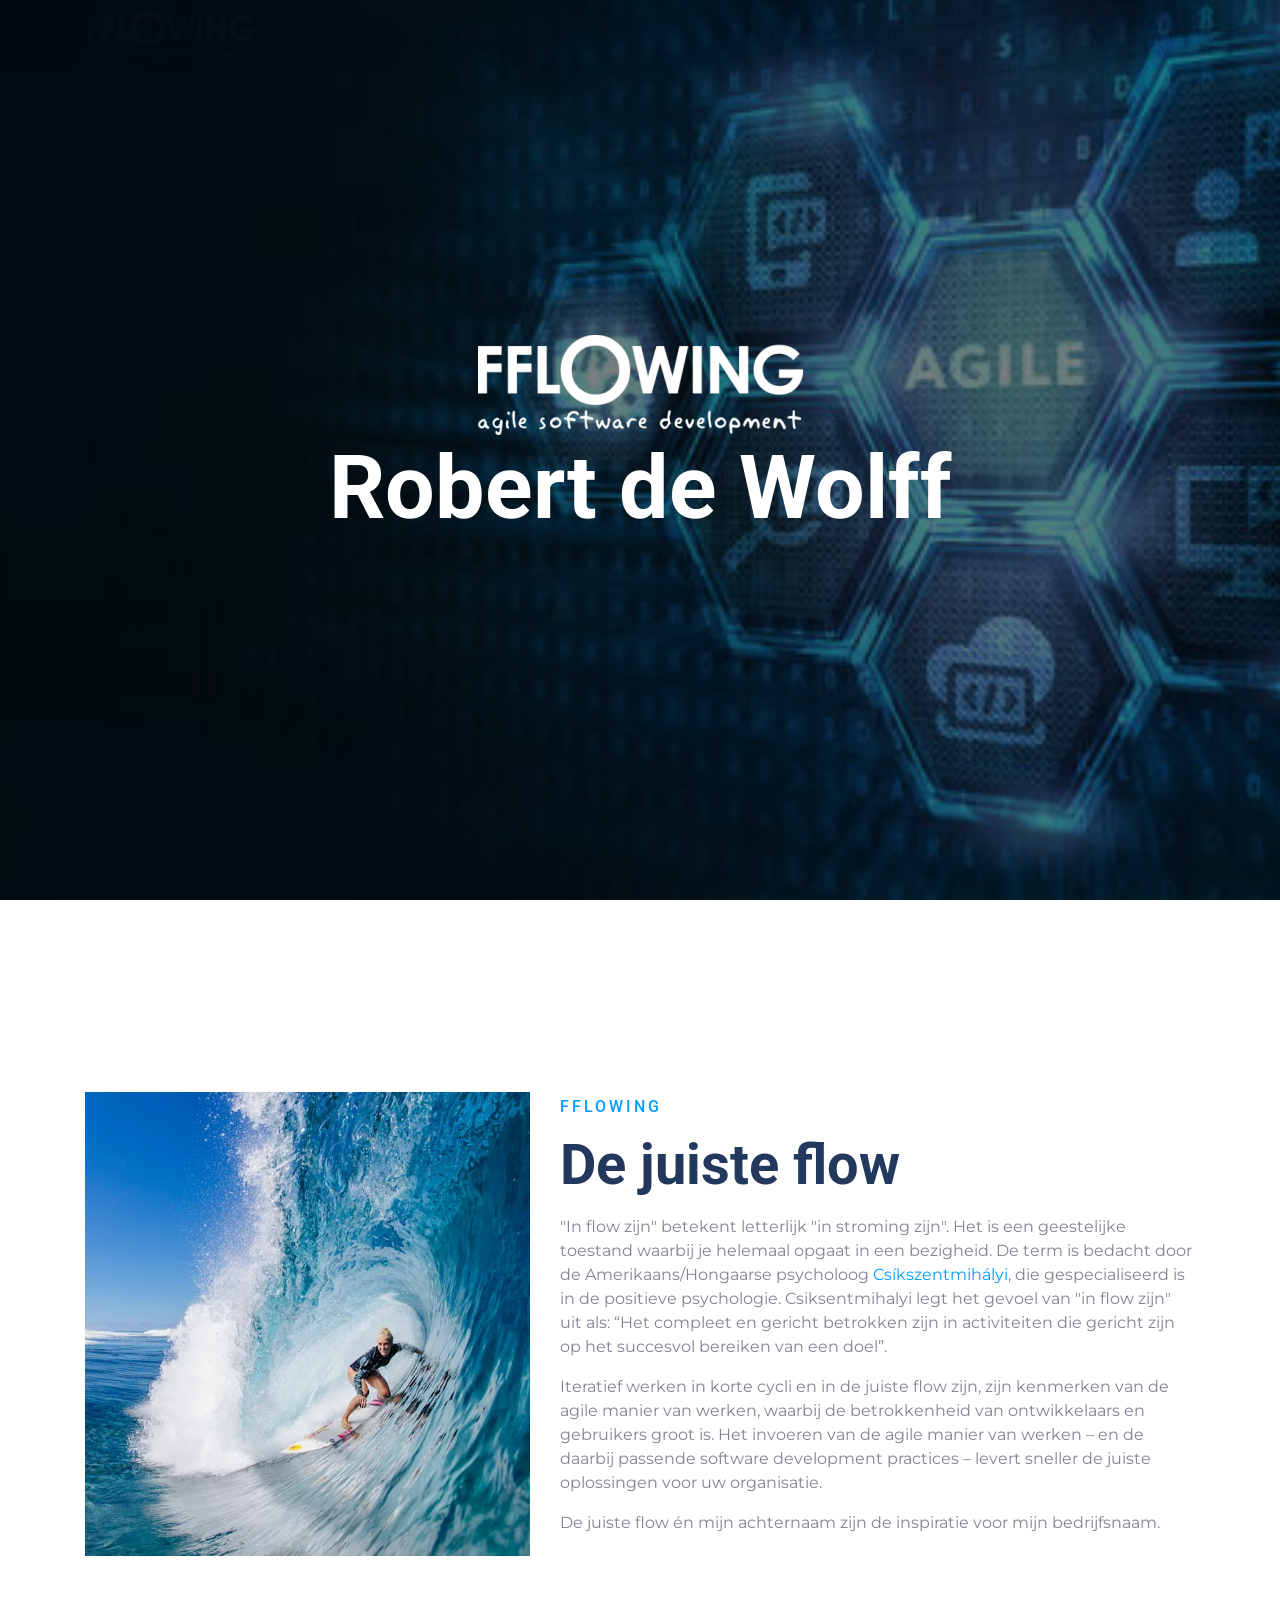
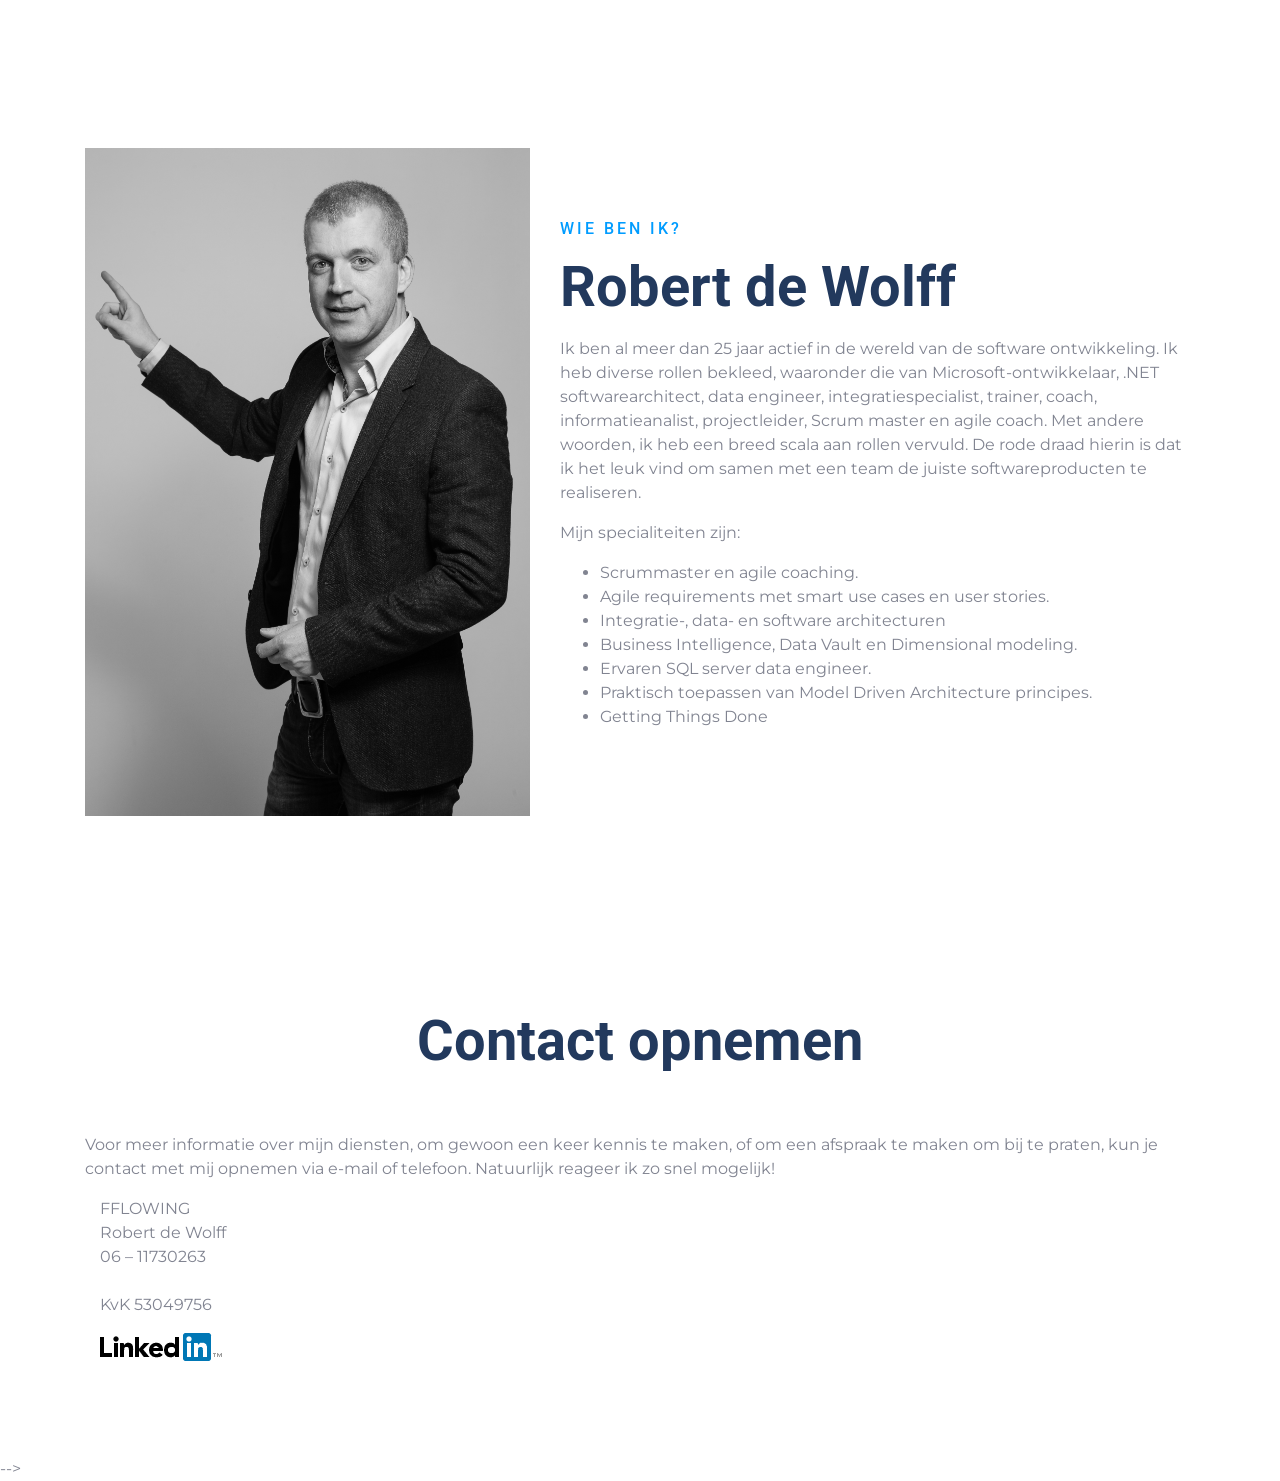
==== index.html @ 80f7c553 "initial commit" ====
<!DOCTYPE html>
<html lang="en">

<head>
    <meta charset="utf-8">
    <title>FFLOWING</title>
    <meta content="width=device-width, initial-scale=1.0" name="viewport">

    <!-- Favicon -->
    <link href="img/favicon.ico" rel="icon">

    <!-- Google Web Fonts -->
    <link rel="preconnect" href="https://fonts.gstatic.com">
    <link href="https://fonts.googleapis.com/css2?family=Montserrat&family=Roboto:wght@500;700&display=swap" rel="stylesheet"> 

    <!-- Font Awesome -->
    <link href="https://cdnjs.cloudflare.com/ajax/libs/font-awesome/5.10.0/css/all.min.css" rel="stylesheet">

    <!-- Libraries Stylesheet -->
    <link href="lib/owlcarousel/assets/owl.carousel.min.css" rel="stylesheet">
    <link href="lib/lightbox/css/lightbox.min.css" rel="stylesheet">

    <link href="css/style.css" rel="stylesheet">
</head>

<body data-spy="scroll" data-target=".navbar" data-offset="51">
    <!-- Navbar Start -->
    <nav class="navbar fixed-top shadow-sm navbar-expand-lg bg-dark navbar-dark py-1 py-lg-0 px-lg-5">
        <button type="button" class="navbar-toggler" data-toggle="collapse" data-target="#navbarCollapse">
            <span class="navbar-toggler-icon"></span>
        </button>
        <div class="collapse navbar-collapse justify-content-between" id="navbarCollapse">
            
            <a href="index.html" >
                <img class="navbar-brand bg-primary px-4 mx-3 d-none d-lg-block" src="img/logo-header.png"/>
            </a>
           
            <div class="navbar-nav ml-auto py-0">
                <a href="#home" class="nav-item nav-link active">Home</a>
                <a href="#fflowing" class="nav-item nav-link">fflowing</a>
                <a href="#about" class="nav-item nav-link">Wie ben ik?</a>
                <!-- <a href="#service" class="nav-item nav-link">Diensten</a> -->
                <a href="#contact" class="nav-item nav-link">Contact opnemen</a>
            </div>
        </div>
    </nav>
    <!-- Navbar End -->


    <!-- Carousel Start -->
    <div class="container-fluid p-0 mb-5 pb-5" id="home">
        <div id="header-carousel" class="carousel slide carousel-fade" data-ride="carousel">
            <div class="carousel-inner">
                <div class="carousel-item position-relative active" style="height: 100vh; min-height: 400px;">
                    <img class="position-absolute w-100 h-100" src="img/carousel-1.jpg" style="object-fit: cover;">
                    <div class="carousel-caption d-flex flex-column align-items-center justify-content-center">
                        <div class="p-3" style="max-width: 900px;">
                            <img src="img/logo-white.png"/>
                            <!-- <h4 class="text-white text-uppercase mb-4" style="letter-spacing: 3px;">freelance agile software fellow</h4> -->
                            <h3 class="display-2 font-secondary text-white mb-4">Robert de Wolff</h3>
                            <!-- <a class="btn btn-light font-weight-bold py-3 px-5 mt-2 btn-scroll" href="#about">Lees verder</a> -->
                        </div>
                    </div>
                </div>
                <!-- <div class="carousel-item position-relative" style="height: 100vh; min-height: 400px;">
                    <img class="position-absolute w-100 h-100" src="img/carousel-2.jpg" style="object-fit: cover;">
                    <div class="carousel-caption d-flex flex-column align-items-center justify-content-center">
                        <div class="p-3" style="max-width: 900px;">
                            <img src="img/logo-white.png"/>
                            <h4 class="text-white text-uppercase mb-4" style="letter-spacing: 3px;">FFLOWING</h4>
                            <h3 class="display-2 font-secondary text-white mb-4">agile software development</h3>
                            <a class="btn btn-light font-weight-bold py-3 px-5 mt-2 btn-scroll" href="#fflowing">Lees verder</a>
                        </div>
                    </div>
                </div> -->
            </div>
            <!-- <a class="carousel-control-prev justify-content-start" href="#header-carousel" data-slide="prev">
                <div class="btn btn-primary px-0" style="width: 68px; height: 68px;">
                    <span class="carousel-control-prev-icon mt-3"></span>
                </div>
            </a>
            <a class="carousel-control-next justify-content-end" href="#header-carousel" data-slide="next">
                <div class="btn btn-primary px-0" style="width: 68px; height: 68px;">
                    <span class="carousel-control-next-icon mt-3"></span>
                </div>
            </a> -->
        </div>
    </div>
    <!-- Carousel End -->

    <!-- FFLOWING Start -->
    <div class="container-fluid py-5" id="fflowing">
        <div class="container py-5">
            <div class="row align-items-center">
                <div class="col-lg-5">
                    <img class="img-fluid mb-4 mb-lg-0" src="img/flow.jpg" alt="">
                </div>
                <div class="col-lg-7">
                    <h6 class="text-uppercase text-primary mb-3" style="letter-spacing: 3px;">FFLOWING</h6>
                    <h1 class="display-4 mb-3">De juiste flow</h1>
                    <p>"In flow zijn" betekent letterlijk "in stroming zijn". Het is een geestelijke toestand waarbij je helemaal opgaat in een bezigheid. De term is bedacht door de Amerikaans/Hongaarse psycholoog <a href="https://nl.wikipedia.org/wiki/Mih%C3%A1ly_Cs%C3%ADkszentmih%C3%A1lyi" target="_blank">Csíkszentmihályi</a>, die  gespecialiseerd is in de positieve psychologie. Csiksentmihalyi legt het gevoel van "in flow zijn" uit als: “Het compleet en gericht betrokken zijn in activiteiten die gericht zijn op het succesvol bereiken van een doel”.</p>
                    <p>Iteratief werken in korte cycli en in de juiste flow zijn, zijn kenmerken van de agile manier van werken, waarbij de betrokkenheid van ontwikkelaars en gebruikers groot is. Het invoeren van de agile manier van werken – en de daarbij passende software development practices – levert sneller de juiste oplossingen voor uw organisatie.</p>
                    <p>De juiste flow én mijn achternaam zijn de inspiratie voor mijn bedrijfsnaam.</p>
                </div>
            </div>
        </div>
    </div>
    <!-- FFLOWING End -->


    <!-- About Start -->
    <div class="container-fluid py-5" id="about">
        <div class="container py-5">
            <div class="row align-items-center">
                <div class="col-lg-5">
                    <img class="img-fluid mb-4 mb-lg-0" src="img/robert.jpg" alt="">
                </div>
                <div class="col-lg-7">
                   
                    <h6 class="text-uppercase text-primary mb-3" style="letter-spacing: 3px;">Wie ben ik?</h6>
                    <h1 class="display-4 mb-3">Robert de Wolff</h1>
                   
                    <p>Ik ben al meer dan 25 jaar actief in de wereld van de software ontwikkeling. Ik heb diverse rollen bekleed, waaronder die van Microsoft-ontwikkelaar, .NET softwarearchitect, data engineer, integratiespecialist, trainer, coach, informatieanalist, projectleider, Scrum master en agile coach. Met andere woorden, ik heb een breed scala aan rollen vervuld. De rode draad hierin is dat ik het leuk vind om samen met een team de juiste softwareproducten te realiseren. </p>
                    <p>Mijn specialiteiten zijn:</p>
                    <ul>
                        <li>Scrummaster en agile coaching.</li>
                        <li>Agile requirements met smart use cases en user stories.</li>
                        <li>Integratie-, data- en software architecturen</li>
                        <li>Business Intelligence, Data Vault en Dimensional modeling.</li>
                        <li>Ervaren SQL server data engineer.</li>
                        <li>Praktisch toepassen van Model Driven Architecture principes.</li>
                        <li>Getting Things Done</li>
                    </ul>  
                </div>
            </div>
        </div>
    </div>
    <!-- About End -->


    <!-- Service Start -->
    <!-- <div class="container-fluid py-5" id="service">
        <div class="container py-5">
            <div class="section-title position-relative text-center">
                <h6 class="text-uppercase text-primary mb-3" style="letter-spacing: 3px;">Diensten</h6>
                <h1 class="font-secondary display-4">Wat kan ik voor je betekenen?</h1>
            </div>
            <div class="row">
                <div class="col-lg-4 mb-3">
                    <div class="product-item mb-2">
                        <div class="product-img">
                            <img class="img-fluid" src="img/product-1.jpg" alt="">
                            <a type="button" class="btn btn-primary" data-toggle="modal" data-target="#modalScrummaster">
                                <i class="fa fa-2x fa-plus text-white"></i>
                            </a>
                        </div>
                        <div class="bg-secondary text-center p-4">
                            <h3 class="m-0">Scrummaster</h3>
                        </div>
                    </div>
                </div>
                <div class="col-lg-4 mb-3">
                    <div class="product-item mb-2">
                        <div class="product-img">
                            <img class="img-fluid" src="img/product-2.jpg" alt="">
                            <a type="button" class="btn btn-primary" data-toggle="modal" data-target="#modalData">
                                <i class="fa fa-2x fa-plus text-white"></i>
                            </a>
                        </div>
                        <div class="bg-secondary text-center p-4">
                            <h3 class="m-0">Data</h3>
                        </div>
                    </div>
                </div>
                <div class="col-lg-4 mb-3">
                    <div class="product-item mb-2">
                        <div class="product-img">
                            <img class="img-fluid" src="img/product-3.jpg" alt="">
                            <a type="button" class="btn btn-primary" data-toggle="modal" data-target="#modalTechnology">
                                <i class="fa fa-2x fa-plus text-white"></i>
                            </a>
                        </div>
                        <div class="bg-secondary text-center p-4">
                            <h3 class="m-0">Technology</h3>
                        </div>
                    </div>
                </div>
            </div>
        </div>
    </div>
    <!-- Service End -->


    <!-- Contact Start -->
    <div class="container-fluid py-5" id="contact">
        <div class="container py-5">
            <div class="section-title position-relative text-center">
                <!-- <h6 class="text-uppercase text-primary mb-3" style="letter-spacing: 3px;">Contact opnemen</h6> -->
                <h1 class="font-secondary display-4">Contact opnemen</h1>
                
            </div>
            <P>Voor meer informatie over mijn diensten, om gewoon een keer kennis te maken, of om een afspraak te maken om bij te praten, kun je contact met mij opnemen via e-mail of telefoon. Natuurlijk reageer ik zo snel mogelijk!</P>

            <!-- <div class="row justify-content-center"> -->
                <div class="col-lg-8">
                    <p>FFLOWING<br/>
                        Robert de Wolff<br/>
                        06 – 11730263<br/>
                        <br/>
                        KvK 53049756</P>
                        <a href="https://www.linkedin.com/in/robertdewolff" target="_blank"><img src="img/linkedin.png"/></a>
                    
                </div>
            </div>
        </div>
    </div> -->




    <!-- Contact End -->


    <!-- Modal -->
    <div class="modal fade" id="modalScrummaster" tabindex="-1" role="dialog" aria-labelledby="exampleModalLongTitle"
        aria-hidden="true">
        <div class="modal-dialog modal-lg" role="document">
            <div class="modal-content">
                <div class="modal-header">
                    <h5 class="modal-title" id="exampleModalLongTitle">Scrummaster</h5>
                    <button type="button" class="close" data-dismiss="modal" aria-label="Close">
                        <span aria-hidden="true">&times;</span>
                    </button>
                </div>
                <div class="modal-body">
                    <img class="img-fluid mb-4" src="img/product-1.jpg" alt="">
                    <p>1Sit eos diam rebum amet stet sit lorem invidunt, kasd dolor ea dolores ut nonumy, sea est rebum dolore dolor. Lorem tempor tempor gubergren dolor dolor dolor. Kasd amet labore voluptua justo diam, dolore accusam duo est stet nonumy tempor dolores sadipscing duo. Stet at et nonumy erat et sed.</p>
                    <p>2Sit eos diam rebum amet stet sit lorem invidunt, kasd dolor ea dolores ut nonumy, sea est rebum dolore dolor. Lorem tempor tempor gubergren dolor dolor dolor. Kasd amet labore voluptua justo diam, dolore accusam duo est stet nonumy tempor dolores sadipscing duo. Stet at et nonumy erat et sed.</p>
                    <p>3Sit eos diam rebum amet stet sit lorem invidunt, kasd dolor ea dolores ut nonumy, sea est rebum dolore dolor. Lorem tempor tempor gubergren dolor dolor dolor. Kasd amet labore voluptua justo diam, dolore accusam duo est stet nonumy tempor dolores sadipscing duo. Stet at et nonumy erat et sed.</p>
                    <p>4Sit eos diam rebum amet stet sit lorem invidunt, kasd dolor ea dolores ut nonumy, sea est rebum dolore dolor. Lorem tempor tempor gubergren dolor dolor dolor. Kasd amet labore voluptua justo diam, dolore accusam duo est stet nonumy tempor dolores sadipscing duo. Stet at et nonumy erat et sed.</p>
                    <p>5Sit eos diam rebum amet stet sit lorem invidunt, kasd dolor ea dolores ut nonumy, sea est rebum dolore dolor. Lorem tempor tempor gubergren dolor dolor dolor. Kasd amet labore voluptua justo diam, dolore accusam duo est stet nonumy tempor dolores sadipscing duo. Stet at et nonumy erat et sed.</p>
                    <p>6Sit eos diam rebum amet stet sit lorem invidunt, kasd dolor ea dolores ut nonumy, sea est rebum dolore dolor. Lorem tempor tempor gubergren dolor dolor dolor. Kasd amet labore voluptua justo diam, dolore accusam duo est stet nonumy tempor dolores sadipscing duo. Stet at et nonumy erat et sed.</p>
                </div>
            </div>
        </div>
    </div>


    <div class="modal fade" id="modalData" tabindex="-1" role="dialog" aria-labelledby="exampleModalLongTitle"
        aria-hidden="true">
        <div class="modal-dialog modal-lg" role="document">
            <div class="modal-content">
                <div class="modal-header">
                    <h5 class="modal-title" id="exampleModalLongTitle">Data</h5>
                    <button type="button" class="close" data-dismiss="modal" aria-label="Close">
                        <span aria-hidden="true">&times;</span>
                    </button>
                </div>
                <div class="modal-body">
                    <img class="img-fluid mb-4" src="img/product-2.jpg" alt="">
                    <p>1Sit eos diam rebum amet stet sit lorem invidunt, kasd dolor ea dolores ut nonumy, sea est rebum dolore dolor. Lorem tempor tempor gubergren dolor dolor dolor. Kasd amet labore voluptua justo diam, dolore accusam duo est stet nonumy tempor dolores sadipscing duo. Stet at et nonumy erat et sed.</p>
                    <p>2Sit eos diam rebum amet stet sit lorem invidunt, kasd dolor ea dolores ut nonumy, sea est rebum dolore dolor. Lorem tempor tempor gubergren dolor dolor dolor. Kasd amet labore voluptua justo diam, dolore accusam duo est stet nonumy tempor dolores sadipscing duo. Stet at et nonumy erat et sed.</p>
                    <p>3Sit eos diam rebum amet stet sit lorem invidunt, kasd dolor ea dolores ut nonumy, sea est rebum dolore dolor. Lorem tempor tempor gubergren dolor dolor dolor. Kasd amet labore voluptua justo diam, dolore accusam duo est stet nonumy tempor dolores sadipscing duo. Stet at et nonumy erat et sed.</p>
                    <p>4Sit eos diam rebum amet stet sit lorem invidunt, kasd dolor ea dolores ut nonumy, sea est rebum dolore dolor. Lorem tempor tempor gubergren dolor dolor dolor. Kasd amet labore voluptua justo diam, dolore accusam duo est stet nonumy tempor dolores sadipscing duo. Stet at et nonumy erat et sed.</p>
                    <p>5Sit eos diam rebum amet stet sit lorem invidunt, kasd dolor ea dolores ut nonumy, sea est rebum dolore dolor. Lorem tempor tempor gubergren dolor dolor dolor. Kasd amet labore voluptua justo diam, dolore accusam duo est stet nonumy tempor dolores sadipscing duo. Stet at et nonumy erat et sed.</p>
                    <p>6Sit eos diam rebum amet stet sit lorem invidunt, kasd dolor ea dolores ut nonumy, sea est rebum dolore dolor. Lorem tempor tempor gubergren dolor dolor dolor. Kasd amet labore voluptua justo diam, dolore accusam duo est stet nonumy tempor dolores sadipscing duo. Stet at et nonumy erat et sed.</p>
                </div>
            </div>
        </div>
    </div>

    <div class="modal fade" id="modalTechnology" tabindex="-1" role="dialog" aria-labelledby="exampleModalLongTitle"
        aria-hidden="true">
        <div class="modal-dialog modal-lg" role="document">
            <div class="modal-content">
                <div class="modal-header">
                    <h5 class="modal-title" id="exampleModalLongTitle">Technology</h5>
                    <button type="button" class="close" data-dismiss="modal" aria-label="Close">
                        <span aria-hidden="true">&times;</span>
                    </button>
                </div>
                <div class="modal-body">
                    <img class="img-fluid mb-4" src="img/product-3.jpg" alt="">
                    <p>1Sit eos diam rebum amet stet sit lorem invidunt, kasd dolor ea dolores ut nonumy, sea est rebum dolore dolor. Lorem tempor tempor gubergren dolor dolor dolor. Kasd amet labore voluptua justo diam, dolore accusam duo est stet nonumy tempor dolores sadipscing duo. Stet at et nonumy erat et sed.</p>
                    <p>2Sit eos diam rebum amet stet sit lorem invidunt, kasd dolor ea dolores ut nonumy, sea est rebum dolore dolor. Lorem tempor tempor gubergren dolor dolor dolor. Kasd amet labore voluptua justo diam, dolore accusam duo est stet nonumy tempor dolores sadipscing duo. Stet at et nonumy erat et sed.</p>
                    <p>3Sit eos diam rebum amet stet sit lorem invidunt, kasd dolor ea dolores ut nonumy, sea est rebum dolore dolor. Lorem tempor tempor gubergren dolor dolor dolor. Kasd amet labore voluptua justo diam, dolore accusam duo est stet nonumy tempor dolores sadipscing duo. Stet at et nonumy erat et sed.</p>
                    <p>4Sit eos diam rebum amet stet sit lorem invidunt, kasd dolor ea dolores ut nonumy, sea est rebum dolore dolor. Lorem tempor tempor gubergren dolor dolor dolor. Kasd amet labore voluptua justo diam, dolore accusam duo est stet nonumy tempor dolores sadipscing duo. Stet at et nonumy erat et sed.</p>
                    <p>5Sit eos diam rebum amet stet sit lorem invidunt, kasd dolor ea dolores ut nonumy, sea est rebum dolore dolor. Lorem tempor tempor gubergren dolor dolor dolor. Kasd amet labore voluptua justo diam, dolore accusam duo est stet nonumy tempor dolores sadipscing duo. Stet at et nonumy erat et sed.</p>
                    <p>6Sit eos diam rebum amet stet sit lorem invidunt, kasd dolor ea dolores ut nonumy, sea est rebum dolore dolor. Lorem tempor tempor gubergren dolor dolor dolor. Kasd amet labore voluptua justo diam, dolore accusam duo est stet nonumy tempor dolores sadipscing duo. Stet at et nonumy erat et sed.</p>
                </div>
            </div>
        </div>
    </div>
    <!-- Modal -->


    <!-- Scroll to Bottom -->
    <i class="fa fa-2x fa-angle-down text-white scroll-to-bottom"></i>

    <!-- Back to Top -->
    <a href="#" class="btn btn-lg btn-outline-primary btn-lg-square back-to-top"><i class="fa fa-angle-double-up"></i></a>


    <!-- JavaScript Libraries -->
    <script src="https://code.jquery.com/jquery-3.4.1.min.js"></script>
    <script src="https://stackpath.bootstrapcdn.com/bootstrap/4.4.1/js/bootstrap.bundle.min.js"></script>  <!-- voor popups en meegaand menu-->
    <script src="lib/easing/easing.min.js"></script> <!-- voor smooth verticaal  scrollen -->
    <!-- <script src="lib/waypoints/waypoints.min.js"></script> -->
    <!-- <script src="lib/owlcarousel/owl.carousel.min.js"></script> -->
    <!-- <script src="lib/isotope/isotope.pkgd.min.js"></script>  -->
    <!-- <script src="lib/lightbox/js/lightbox.min.js"></script>  -->

    <!-- Template Javascript -->
    <script src="js/main.js"></script>
</body>

</html>
---- css/style.css ----
:root {
  --blue: #007bff;
  --indigo: #6610f2;
  --purple: #6f42c1;
  --pink: #e83e8c;
  --red: #dc3545;
  --orange: #fd7e14;
  --yellow: #ffc107;
  --green: #28a745;
  --teal: #20c997;
  --cyan: #17a2b8;
  --white: #fff;
  --gray: #6c757d;
  --gray-dark: #343a40;
  --primary: #009CFF;
  --secondary: #F3F6FF;
  --success: #28a745;
  --info: #17a2b8;
  --warning: #ffc107;
  --danger: #dc3545;
  --light: #FFFFFF;
  --dark: #22395d;
  --breakpoint-xs: 0;
  --breakpoint-sm: 576px;
  --breakpoint-md: 768px;
  --breakpoint-lg: 992px;
  --breakpoint-xl: 1200px;
  --font-family-sans-serif: "Montserrat", sans-serif;
  --font-family-monospace: SFMono-Regular, Menlo, Monaco, Consolas, "Liberation Mono", "Courier New", monospace;
}

*,
*::before,
*::after {
  box-sizing: border-box;
}

html {
  font-family: sans-serif;
  line-height: 1.15;
  -webkit-text-size-adjust: 100%;
  -webkit-tap-highlight-color: rgba(0, 0, 0, 0);
}

article, aside, figcaption, figure, footer, header, hgroup, main, nav, section {
  display: block;
}

body {
  margin: 0;
  font-family: "Montserrat", sans-serif;
  font-size: 1rem;
  font-weight: 400;
  line-height: 1.5;
  color: #818491;
  text-align: left;
  background-color: #FFFFFF;
}

[tabindex="-1"]:focus:not(:focus-visible) {
  outline: 0 !important;
}

hr {
  box-sizing: content-box;
  height: 0;
  overflow: visible;
}

h1, h2, h3, h4, h5, h6 {
  margin-top: 0;
  margin-bottom: 0.5rem;
}

p {
  margin-top: 0;
  margin-bottom: 1rem;
}

abbr[title],
abbr[data-original-title] {
  text-decoration: underline;
  text-decoration: underline dotted;
  cursor: help;
  border-bottom: 0;
  text-decoration-skip-ink: none;
}

address {
  margin-bottom: 1rem;
  font-style: normal;
  line-height: inherit;
}

ol,
ul,
dl {
  margin-top: 0;
  margin-bottom: 1rem;
}

ol ol,
ul ul,
ol ul,
ul ol {
  margin-bottom: 0;
}

dt {
  font-weight: 700;
}

dd {
  margin-bottom: .5rem;
  margin-left: 0;
}

blockquote {
  margin: 0 0 1rem;
}

b,
strong {
  font-weight: bolder;
}

small {
  font-size: 80%;
}

sub,
sup {
  position: relative;
  font-size: 75%;
  line-height: 0;
  vertical-align: baseline;
}

sub {
  bottom: -.25em;
}

sup {
  top: -.5em;
}

a {
  color: #009CFF;
  text-decoration: none;
  background-color: transparent;
}

a:hover {
  color: #006db3;
  text-decoration: underline;
}

a:not([href]):not([class]) {
  color: inherit;
  text-decoration: none;
}

a:not([href]):not([class]):hover {
  color: inherit;
  text-decoration: none;
}

pre,
code,
kbd,
samp {
  font-family: SFMono-Regular, Menlo, Monaco, Consolas, "Liberation Mono", "Courier New", monospace;
  font-size: 1em;
}

pre {
  margin-top: 0;
  margin-bottom: 1rem;
  overflow: auto;
  -ms-overflow-style: scrollbar;
}

figure {
  margin: 0 0 1rem;
}

img {
  vertical-align: middle;
  border-style: none;
}

svg {
  overflow: hidden;
  vertical-align: middle;
}

table {
  border-collapse: collapse;
}

caption {
  padding-top: 0.75rem;
  padding-bottom: 0.75rem;
  color: #6c757d;
  text-align: left;
  caption-side: bottom;
}

th {
  text-align: inherit;
  text-align: -webkit-match-parent;
}

label {
  display: inline-block;
  margin-bottom: 0.5rem;
}

button {
  border-radius: 0;
}

button:focus {
  outline: 1px dotted;
  outline: 5px auto -webkit-focus-ring-color;
}

input,
button,
select,
optgroup,
textarea {
  margin: 0;
  font-family: inherit;
  font-size: inherit;
  line-height: inherit;
}

button,
input {
  overflow: visible;
}

button,
select {
  text-transform: none;
}

[role="button"] {
  cursor: pointer;
}

select {
  word-wrap: normal;
}

button,
[type="button"],
[type="reset"],
[type="submit"] {
  -webkit-appearance: button;
}

button:not(:disabled),
[type="button"]:not(:disabled),
[type="reset"]:not(:disabled),
[type="submit"]:not(:disabled) {
  cursor: pointer;
}

button::-moz-focus-inner,
[type="button"]::-moz-focus-inner,
[type="reset"]::-moz-focus-inner,
[type="submit"]::-moz-focus-inner {
  padding: 0;
  border-style: none;
}

input[type="radio"],
input[type="checkbox"] {
  box-sizing: border-box;
  padding: 0;
}

textarea {
  overflow: auto;
  resize: vertical;
}

fieldset {
  min-width: 0;
  padding: 0;
  margin: 0;
  border: 0;
}

legend {
  display: block;
  width: 100%;
  max-width: 100%;
  padding: 0;
  margin-bottom: .5rem;
  font-size: 1.5rem;
  line-height: inherit;
  color: inherit;
  white-space: normal;
}

@media (max-width: 1200px) {
  legend {
    font-size: calc(1.275rem + 0.3vw) ;
  }
}

progress {
  vertical-align: baseline;
}

[type="number"]::-webkit-inner-spin-button,
[type="number"]::-webkit-outer-spin-button {
  height: auto;
}

[type="search"] {
  outline-offset: -2px;
  -webkit-appearance: none;
}

[type="search"]::-webkit-search-decoration {
  -webkit-appearance: none;
}

::-webkit-file-upload-button {
  font: inherit;
  -webkit-appearance: button;
}

output {
  display: inline-block;
}

summary {
  display: list-item;
  cursor: pointer;
}

template {
  display: none;
}

[hidden] {
  display: none !important;
}

h1, h2, h3, h4, h5, h6,
.h1, .h2, .h3, .h4, .h5, .h6 {
  margin-bottom: 0.5rem;
  font-family: "Roboto", sans-serif;
  font-weight: 500;
  line-height: 1.2;
  color: #22395d;
}

h1, .h1 {
  font-size: 2.5rem;
}

@media (max-width: 1200px) {
  h1, .h1 {
    font-size: calc(1.375rem + 1.5vw) ;
  }
}

h2, .h2 {
  font-size: 2rem;
}

@media (max-width: 1200px) {
  h2, .h2 {
    font-size: calc(1.325rem + 0.9vw) ;
  }
}

h3, .h3 {
  font-size: 1.75rem;
}

@media (max-width: 1200px) {
  h3, .h3 {
    font-size: calc(1.3rem + 0.6vw) ;
  }
}

h4, .h4 {
  font-size: 1.5rem;
}

@media (max-width: 1200px) {
  h4, .h4 {
    font-size: calc(1.275rem + 0.3vw) ;
  }
}

h5, .h5 {
  font-size: 1.25rem;
}

h6, .h6 {
  font-size: 1rem;
}

.lead {
  font-size: 1.25rem;
  font-weight: 300;
}

.display-1 {
  font-size: 6rem;
  font-weight: 300;
  line-height: 1.2;
}

@media (max-width: 1200px) {
  .display-1 {
    font-size: calc(1.725rem + 5.7vw) ;
  }
}

.display-2 {
  font-size: 5.5rem;
  font-weight: 300;
  line-height: 1.2;
}

@media (max-width: 1200px) {
  .display-2 {
    font-size: calc(1.675rem + 5.1vw) ;
  }
}

.display-3 {
  font-size: 4.5rem;
  font-weight: 300;
  line-height: 1.2;
}

@media (max-width: 1200px) {
  .display-3 {
    font-size: calc(1.575rem + 3.9vw) ;
  }
}

.display-4 {
  font-size: 3.5rem;
  font-weight: 300;
  line-height: 1.2;
}

@media (max-width: 1200px) {
  .display-4 {
    font-size: calc(1.475rem + 2.7vw) ;
  }
}

hr {
  margin-top: 1rem;
  margin-bottom: 1rem;
  border: 0;
  border-top: 2px solid rgba(0, 0, 0, 0.1);
}

small,
.small {
  font-size: 80%;
  font-weight: 400;
}

mark,
.mark {
  padding: 0.2em;
  background-color: #fcf8e3;
}

.list-unstyled {
  padding-left: 0;
  list-style: none;
}

.list-inline {
  padding-left: 0;
  list-style: none;
}

.list-inline-item {
  display: inline-block;
}

.list-inline-item:not(:last-child) {
  margin-right: 0.5rem;
}

.initialism {
  font-size: 90%;
  text-transform: uppercase;
}

.blockquote {
  margin-bottom: 1rem;
  font-size: 1.25rem;
}

.blockquote-footer {
  display: block;
  font-size: 80%;
  color: #6c757d;
}

.blockquote-footer::before {
  content: "\2014\00A0";
}

.img-fluid {
  max-width: 100%;
  height: auto;
}

.img-thumbnail {
  padding: 0.25rem;
  background-color: #FFFFFF;
  border: 2px solid #dee2e6;
  max-width: 100%;
  height: auto;
}

.figure {
  display: inline-block;
}

.figure-img {
  margin-bottom: 0.5rem;
  line-height: 1;
}

.figure-caption {
  font-size: 90%;
  color: #6c757d;
}

code {
  font-size: 87.5%;
  color: #e83e8c;
  word-wrap: break-word;
}

a > code {
  color: inherit;
}

kbd {
  padding: 0.2rem 0.4rem;
  font-size: 87.5%;
  color: #fff;
  background-color: #212529;
}

kbd kbd {
  padding: 0;
  font-size: 100%;
  font-weight: 700;
}

pre {
  display: block;
  font-size: 87.5%;
  color: #212529;
}

pre code {
  font-size: inherit;
  color: inherit;
  word-break: normal;
}

.pre-scrollable {
  max-height: 340px;
  overflow-y: scroll;
}

.container,
.container-fluid,
.container-sm,
.container-md,
.container-lg,
.container-xl {
  width: 100%;
  padding-right: 15px;
  padding-left: 15px;
  margin-right: auto;
  margin-left: auto;
}

@media (min-width: 576px) {
  .container, .container-sm {
    max-width: 540px;
  }
}

@media (min-width: 768px) {
  .container, .container-sm, .container-md {
    max-width: 720px;
  }
}

@media (min-width: 992px) {
  .container, .container-sm, .container-md, .container-lg {
    max-width: 960px;
  }
}

@media (min-width: 1200px) {
  .container, .container-sm, .container-md, .container-lg, .container-xl {
    max-width: 1140px;
  }
}

.row {
  display: flex;
  flex-wrap: wrap;
  margin-right: -15px;
  margin-left: -15px;
}

.no-gutters {
  margin-right: 0;
  margin-left: 0;
}

.no-gutters > .col,
.no-gutters > [class*="col-"] {
  padding-right: 0;
  padding-left: 0;
}

.col-1, .col-2, .col-3, .col-4, .col-5, .col-6, .col-7, .col-8, .col-9, .col-10, .col-11, .col-12, .col,
.col-auto, .col-sm-1, .col-sm-2, .col-sm-3, .col-sm-4, .col-sm-5, .col-sm-6, .col-sm-7, .col-sm-8, .col-sm-9, .col-sm-10, .col-sm-11, .col-sm-12, .col-sm,
.col-sm-auto, .col-md-1, .col-md-2, .col-md-3, .col-md-4, .col-md-5, .col-md-6, .col-md-7, .col-md-8, .col-md-9, .col-md-10, .col-md-11, .col-md-12, .col-md,
.col-md-auto, .col-lg-1, .col-lg-2, .col-lg-3, .col-lg-4, .col-lg-5, .col-lg-6, .col-lg-7, .col-lg-8, .col-lg-9, .col-lg-10, .col-lg-11, .col-lg-12, .col-lg,
.col-lg-auto, .col-xl-1, .col-xl-2, .col-xl-3, .col-xl-4, .col-xl-5, .col-xl-6, .col-xl-7, .col-xl-8, .col-xl-9, .col-xl-10, .col-xl-11, .col-xl-12, .col-xl,
.col-xl-auto {
  position: relative;
  width: 100%;
  padding-right: 15px;
  padding-left: 15px;
}

.col {
  flex-basis: 0;
  flex-grow: 1;
  max-width: 100%;
}

.row-cols-1 > * {
  flex: 0 0 100%;
  max-width: 100%;
}

.row-cols-2 > * {
  flex: 0 0 50%;
  max-width: 50%;
}

.row-cols-3 > * {
  flex: 0 0 33.33333%;
  max-width: 33.33333%;
}

.row-cols-4 > * {
  flex: 0 0 25%;
  max-width: 25%;
}

.row-cols-5 > * {
  flex: 0 0 20%;
  max-width: 20%;
}

.row-cols-6 > * {
  flex: 0 0 16.66667%;
  max-width: 16.66667%;
}

.col-auto {
  flex: 0 0 auto;
  width: auto;
  max-width: 100%;
}

.col-1 {
  flex: 0 0 8.33333%;
  max-width: 8.33333%;
}

.col-2 {
  flex: 0 0 16.66667%;
  max-width: 16.66667%;
}

.col-3 {
  flex: 0 0 25%;
  max-width: 25%;
}

.col-4 {
  flex: 0 0 33.33333%;
  max-width: 33.33333%;
}

.col-5 {
  flex: 0 0 41.66667%;
  max-width: 41.66667%;
}

.col-6 {
  flex: 0 0 50%;
  max-width: 50%;
}

.col-7 {
  flex: 0 0 58.33333%;
  max-width: 58.33333%;
}

.col-8 {
  flex: 0 0 66.66667%;
  max-width: 66.66667%;
}

.col-9 {
  flex: 0 0 75%;
  max-width: 75%;
}

.col-10 {
  flex: 0 0 83.33333%;
  max-width: 83.33333%;
}

.col-11 {
  flex: 0 0 91.66667%;
  max-width: 91.66667%;
}

.col-12 {
  flex: 0 0 100%;
  max-width: 100%;
}

.order-first {
  order: -1;
}

.order-last {
  order: 13;
}

.order-0 {
  order: 0;
}

.order-1 {
  order: 1;
}

.order-2 {
  order: 2;
}

.order-3 {
  order: 3;
}

.order-4 {
  order: 4;
}

.order-5 {
  order: 5;
}

.order-6 {
  order: 6;
}

.order-7 {
  order: 7;
}

.order-8 {
  order: 8;
}

.order-9 {
  order: 9;
}

.order-10 {
  order: 10;
}

.order-11 {
  order: 11;
}

.order-12 {
  order: 12;
}

.offset-1 {
  margin-left: 8.33333%;
}

.offset-2 {
  margin-left: 16.66667%;
}

.offset-3 {
  margin-left: 25%;
}

.offset-4 {
  margin-left: 33.33333%;
}

.offset-5 {
  margin-left: 41.66667%;
}

.offset-6 {
  margin-left: 50%;
}

.offset-7 {
  margin-left: 58.33333%;
}

.offset-8 {
  margin-left: 66.66667%;
}

.offset-9 {
  margin-left: 75%;
}

.offset-10 {
  margin-left: 83.33333%;
}

.offset-11 {
  margin-left: 91.66667%;
}

@media (min-width: 576px) {
  .col-sm {
    flex-basis: 0;
    flex-grow: 1;
    max-width: 100%;
  }
  .row-cols-sm-1 > * {
    flex: 0 0 100%;
    max-width: 100%;
  }
  .row-cols-sm-2 > * {
    flex: 0 0 50%;
    max-width: 50%;
  }
  .row-cols-sm-3 > * {
    flex: 0 0 33.33333%;
    max-width: 33.33333%;
  }
  .row-cols-sm-4 > * {
    flex: 0 0 25%;
    max-width: 25%;
  }
  .row-cols-sm-5 > * {
    flex: 0 0 20%;
    max-width: 20%;
  }
  .row-cols-sm-6 > * {
    flex: 0 0 16.66667%;
    max-width: 16.66667%;
  }
  .col-sm-auto {
    flex: 0 0 auto;
    width: auto;
    max-width: 100%;
  }
  .col-sm-1 {
    flex: 0 0 8.33333%;
    max-width: 8.33333%;
  }
  .col-sm-2 {
    flex: 0 0 16.66667%;
    max-width: 16.66667%;
  }
  .col-sm-3 {
    flex: 0 0 25%;
    max-width: 25%;
  }
  .col-sm-4 {
    flex: 0 0 33.33333%;
    max-width: 33.33333%;
  }
  .col-sm-5 {
    flex: 0 0 41.66667%;
    max-width: 41.66667%;
  }
  .col-sm-6 {
    flex: 0 0 50%;
    max-width: 50%;
  }
  .col-sm-7 {
    flex: 0 0 58.33333%;
    max-width: 58.33333%;
  }
  .col-sm-8 {
    flex: 0 0 66.66667%;
    max-width: 66.66667%;
  }
  .col-sm-9 {
    flex: 0 0 75%;
    max-width: 75%;
  }
  .col-sm-10 {
    flex: 0 0 83.33333%;
    max-width: 83.33333%;
  }
  .col-sm-11 {
    flex: 0 0 91.66667%;
    max-width: 91.66667%;
  }
  .col-sm-12 {
    flex: 0 0 100%;
    max-width: 100%;
  }
  .order-sm-first {
    order: -1;
  }
  .order-sm-last {
    order: 13;
  }
  .order-sm-0 {
    order: 0;
  }
  .order-sm-1 {
    order: 1;
  }
  .order-sm-2 {
    order: 2;
  }
  .order-sm-3 {
    order: 3;
  }
  .order-sm-4 {
    order: 4;
  }
  .order-sm-5 {
    order: 5;
  }
  .order-sm-6 {
    order: 6;
  }
  .order-sm-7 {
    order: 7;
  }
  .order-sm-8 {
    order: 8;
  }
  .order-sm-9 {
    order: 9;
  }
  .order-sm-10 {
    order: 10;
  }
  .order-sm-11 {
    order: 11;
  }
  .order-sm-12 {
    order: 12;
  }
  .offset-sm-0 {
    margin-left: 0;
  }
  .offset-sm-1 {
    margin-left: 8.33333%;
  }
  .offset-sm-2 {
    margin-left: 16.66667%;
  }
  .offset-sm-3 {
    margin-left: 25%;
  }
  .offset-sm-4 {
    margin-left: 33.33333%;
  }
  .offset-sm-5 {
    margin-left: 41.66667%;
  }
  .offset-sm-6 {
    margin-left: 50%;
  }
  .offset-sm-7 {
    margin-left: 58.33333%;
  }
  .offset-sm-8 {
    margin-left: 66.66667%;
  }
  .offset-sm-9 {
    margin-left: 75%;
  }
  .offset-sm-10 {
    margin-left: 83.33333%;
  }
  .offset-sm-11 {
    margin-left: 91.66667%;
  }
}

@media (min-width: 768px) {
  .col-md {
    flex-basis: 0;
    flex-grow: 1;
    max-width: 100%;
  }
  .row-cols-md-1 > * {
    flex: 0 0 100%;
    max-width: 100%;
  }
  .row-cols-md-2 > * {
    flex: 0 0 50%;
    max-width: 50%;
  }
  .row-cols-md-3 > * {
    flex: 0 0 33.33333%;
    max-width: 33.33333%;
  }
  .row-cols-md-4 > * {
    flex: 0 0 25%;
    max-width: 25%;
  }
  .row-cols-md-5 > * {
    flex: 0 0 20%;
    max-width: 20%;
  }
  .row-cols-md-6 > * {
    flex: 0 0 16.66667%;
    max-width: 16.66667%;
  }
  .col-md-auto {
    flex: 0 0 auto;
    width: auto;
    max-width: 100%;
  }
  .col-md-1 {
    flex: 0 0 8.33333%;
    max-width: 8.33333%;
  }
  .col-md-2 {
    flex: 0 0 16.66667%;
    max-width: 16.66667%;
  }
  .col-md-3 {
    flex: 0 0 25%;
    max-width: 25%;
  }
  .col-md-4 {
    flex: 0 0 33.33333%;
    max-width: 33.33333%;
  }
  .col-md-5 {
    flex: 0 0 41.66667%;
    max-width: 41.66667%;
  }
  .col-md-6 {
    flex: 0 0 50%;
    max-width: 50%;
  }
  .col-md-7 {
    flex: 0 0 58.33333%;
    max-width: 58.33333%;
  }
  .col-md-8 {
    flex: 0 0 66.66667%;
    max-width: 66.66667%;
  }
  .col-md-9 {
    flex: 0 0 75%;
    max-width: 75%;
  }
  .col-md-10 {
    flex: 0 0 83.33333%;
    max-width: 83.33333%;
  }
  .col-md-11 {
    flex: 0 0 91.66667%;
    max-width: 91.66667%;
  }
  .col-md-12 {
    flex: 0 0 100%;
    max-width: 100%;
  }
  .order-md-first {
    order: -1;
  }
  .order-md-last {
    order: 13;
  }
  .order-md-0 {
    order: 0;
  }
  .order-md-1 {
    order: 1;
  }
  .order-md-2 {
    order: 2;
  }
  .order-md-3 {
    order: 3;
  }
  .order-md-4 {
    order: 4;
  }
  .order-md-5 {
    order: 5;
  }
  .order-md-6 {
    order: 6;
  }
  .order-md-7 {
    order: 7;
  }
  .order-md-8 {
    order: 8;
  }
  .order-md-9 {
    order: 9;
  }
  .order-md-10 {
    order: 10;
  }
  .order-md-11 {
    order: 11;
  }
  .order-md-12 {
    order: 12;
  }
  .offset-md-0 {
    margin-left: 0;
  }
  .offset-md-1 {
    margin-left: 8.33333%;
  }
  .offset-md-2 {
    margin-left: 16.66667%;
  }
  .offset-md-3 {
    margin-left: 25%;
  }
  .offset-md-4 {
    margin-left: 33.33333%;
  }
  .offset-md-5 {
    margin-left: 41.66667%;
  }
  .offset-md-6 {
    margin-left: 50%;
  }
  .offset-md-7 {
    margin-left: 58.33333%;
  }
  .offset-md-8 {
    margin-left: 66.66667%;
  }
  .offset-md-9 {
    margin-left: 75%;
  }
  .offset-md-10 {
    margin-left: 83.33333%;
  }
  .offset-md-11 {
    margin-left: 91.66667%;
  }
}

@media (min-width: 992px) {
  .col-lg {
    flex-basis: 0;
    flex-grow: 1;
    max-width: 100%;
  }
  .row-cols-lg-1 > * {
    flex: 0 0 100%;
    max-width: 100%;
  }
  .row-cols-lg-2 > * {
    flex: 0 0 50%;
    max-width: 50%;
  }
  .row-cols-lg-3 > * {
    flex: 0 0 33.33333%;
    max-width: 33.33333%;
  }
  .row-cols-lg-4 > * {
    flex: 0 0 25%;
    max-width: 25%;
  }
  .row-cols-lg-5 > * {
    flex: 0 0 20%;
    max-width: 20%;
  }
  .row-cols-lg-6 > * {
    flex: 0 0 16.66667%;
    max-width: 16.66667%;
  }
  .col-lg-auto {
    flex: 0 0 auto;
    width: auto;
    max-width: 100%;
  }
  .col-lg-1 {
    flex: 0 0 8.33333%;
    max-width: 8.33333%;
  }
  .col-lg-2 {
    flex: 0 0 16.66667%;
    max-width: 16.66667%;
  }
  .col-lg-3 {
    flex: 0 0 25%;
    max-width: 25%;
  }
  .col-lg-4 {
    flex: 0 0 33.33333%;
    max-width: 33.33333%;
  }
  .col-lg-5 {
    flex: 0 0 41.66667%;
    max-width: 41.66667%;
  }
  .col-lg-6 {
    flex: 0 0 50%;
    max-width: 50%;
  }
  .col-lg-7 {
    flex: 0 0 58.33333%;
    max-width: 58.33333%;
  }
  .col-lg-8 {
    flex: 0 0 66.66667%;
    max-width: 66.66667%;
  }
  .col-lg-9 {
    flex: 0 0 75%;
    max-width: 75%;
  }
  .col-lg-10 {
    flex: 0 0 83.33333%;
    max-width: 83.33333%;
  }
  .col-lg-11 {
    flex: 0 0 91.66667%;
    max-width: 91.66667%;
  }
  .col-lg-12 {
    flex: 0 0 100%;
    max-width: 100%;
  }
  .order-lg-first {
    order: -1;
  }
  .order-lg-last {
    order: 13;
  }
  .order-lg-0 {
    order: 0;
  }
  .order-lg-1 {
    order: 1;
  }
  .order-lg-2 {
    order: 2;
  }
  .order-lg-3 {
    order: 3;
  }
  .order-lg-4 {
    order: 4;
  }
  .order-lg-5 {
    order: 5;
  }
  .order-lg-6 {
    order: 6;
  }
  .order-lg-7 {
    order: 7;
  }
  .order-lg-8 {
    order: 8;
  }
  .order-lg-9 {
    order: 9;
  }
  .order-lg-10 {
    order: 10;
  }
  .order-lg-11 {
    order: 11;
  }
  .order-lg-12 {
    order: 12;
  }
  .offset-lg-0 {
    margin-left: 0;
  }
  .offset-lg-1 {
    margin-left: 8.33333%;
  }
  .offset-lg-2 {
    margin-left: 16.66667%;
  }
  .offset-lg-3 {
    margin-left: 25%;
  }
  .offset-lg-4 {
    margin-left: 33.33333%;
  }
  .offset-lg-5 {
    margin-left: 41.66667%;
  }
  .offset-lg-6 {
    margin-left: 50%;
  }
  .offset-lg-7 {
    margin-left: 58.33333%;
  }
  .offset-lg-8 {
    margin-left: 66.66667%;
  }
  .offset-lg-9 {
    margin-left: 75%;
  }
  .offset-lg-10 {
    margin-left: 83.33333%;
  }
  .offset-lg-11 {
    margin-left: 91.66667%;
  }
}

@media (min-width: 1200px) {
  .col-xl {
    flex-basis: 0;
    flex-grow: 1;
    max-width: 100%;
  }
  .row-cols-xl-1 > * {
    flex: 0 0 100%;
    max-width: 100%;
  }
  .row-cols-xl-2 > * {
    flex: 0 0 50%;
    max-width: 50%;
  }
  .row-cols-xl-3 > * {
    flex: 0 0 33.33333%;
    max-width: 33.33333%;
  }
  .row-cols-xl-4 > * {
    flex: 0 0 25%;
    max-width: 25%;
  }
  .row-cols-xl-5 > * {
    flex: 0 0 20%;
    max-width: 20%;
  }
  .row-cols-xl-6 > * {
    flex: 0 0 16.66667%;
    max-width: 16.66667%;
  }
  .col-xl-auto {
    flex: 0 0 auto;
    width: auto;
    max-width: 100%;
  }
  .col-xl-1 {
    flex: 0 0 8.33333%;
    max-width: 8.33333%;
  }
  .col-xl-2 {
    flex: 0 0 16.66667%;
    max-width: 16.66667%;
  }
  .col-xl-3 {
    flex: 0 0 25%;
    max-width: 25%;
  }
  .col-xl-4 {
    flex: 0 0 33.33333%;
    max-width: 33.33333%;
  }
  .col-xl-5 {
    flex: 0 0 41.66667%;
    max-width: 41.66667%;
  }
  .col-xl-6 {
    flex: 0 0 50%;
    max-width: 50%;
  }
  .col-xl-7 {
    flex: 0 0 58.33333%;
    max-width: 58.33333%;
  }
  .col-xl-8 {
    flex: 0 0 66.66667%;
    max-width: 66.66667%;
  }
  .col-xl-9 {
    flex: 0 0 75%;
    max-width: 75%;
  }
  .col-xl-10 {
    flex: 0 0 83.33333%;
    max-width: 83.33333%;
  }
  .col-xl-11 {
    flex: 0 0 91.66667%;
    max-width: 91.66667%;
  }
  .col-xl-12 {
    flex: 0 0 100%;
    max-width: 100%;
  }
  .order-xl-first {
    order: -1;
  }
  .order-xl-last {
    order: 13;
  }
  .order-xl-0 {
    order: 0;
  }
  .order-xl-1 {
    order: 1;
  }
  .order-xl-2 {
    order: 2;
  }
  .order-xl-3 {
    order: 3;
  }
  .order-xl-4 {
    order: 4;
  }
  .order-xl-5 {
    order: 5;
  }
  .order-xl-6 {
    order: 6;
  }
  .order-xl-7 {
    order: 7;
  }
  .order-xl-8 {
    order: 8;
  }
  .order-xl-9 {
    order: 9;
  }
  .order-xl-10 {
    order: 10;
  }
  .order-xl-11 {
    order: 11;
  }
  .order-xl-12 {
    order: 12;
  }
  .offset-xl-0 {
    margin-left: 0;
  }
  .offset-xl-1 {
    margin-left: 8.33333%;
  }
  .offset-xl-2 {
    margin-left: 16.66667%;
  }
  .offset-xl-3 {
    margin-left: 25%;
  }
  .offset-xl-4 {
    margin-left: 33.33333%;
  }
  .offset-xl-5 {
    margin-left: 41.66667%;
  }
  .offset-xl-6 {
    margin-left: 50%;
  }
  .offset-xl-7 {
    margin-left: 58.33333%;
  }
  .offset-xl-8 {
    margin-left: 66.66667%;
  }
  .offset-xl-9 {
    margin-left: 75%;
  }
  .offset-xl-10 {
    margin-left: 83.33333%;
  }
  .offset-xl-11 {
    margin-left: 91.66667%;
  }
}

.table {
  width: 100%;
  margin-bottom: 1rem;
  color: #818491;
}

.table th,
.table td {
  padding: 0.75rem;
  vertical-align: top;
  border-top: 2px solid #dee2e6;
}

.table thead th {
  vertical-align: bottom;
  border-bottom: 4px solid #dee2e6;
}

.table tbody + tbody {
  border-top: 4px solid #dee2e6;
}

.table-sm th,
.table-sm td {
  padding: 0.3rem;
}

.table-bordered {
  border: 2px solid #dee2e6;
}

.table-bordered th,
.table-bordered td {
  border: 2px solid #dee2e6;
}

.table-bordered thead th,
.table-bordered thead td {
  border-bottom-width: 4px;
}

.table-borderless th,
.table-borderless td,
.table-borderless thead th,
.table-borderless tbody + tbody {
  border: 0;
}

.table-striped tbody tr:nth-of-type(odd) {
  background-color: rgba(0, 0, 0, 0.05);
}

.table-hover tbody tr:hover {
  color: #818491;
  background-color: rgba(0, 0, 0, 0.075);
}

.table-primary,
.table-primary > th,
.table-primary > td {
  background-color: #b8e3ff;
}

.table-primary th,
.table-primary td,
.table-primary thead th,
.table-primary tbody + tbody {
  border-color: #7accff;
}

.table-hover .table-primary:hover {
  background-color: #9fd9ff;
}

.table-hover .table-primary:hover > td,
.table-hover .table-primary:hover > th {
  background-color: #9fd9ff;
}

.table-secondary,
.table-secondary > th,
.table-secondary > td {
  background-color: #fcfcff;
}

.table-secondary th,
.table-secondary td,
.table-secondary thead th,
.table-secondary tbody + tbody {
  border-color: #f9faff;
}

.table-hover .table-secondary:hover {
  background-color: #e3e3ff;
}

.table-hover .table-secondary:hover > td,
.table-hover .table-secondary:hover > th {
  background-color: #e3e3ff;
}

.table-success,
.table-success > th,
.table-success > td {
  background-color: #c3e6cb;
}

.table-success th,
.table-success td,
.table-success thead th,
.table-success tbody + tbody {
  border-color: #8fd19e;
}

.table-hover .table-success:hover {
  background-color: #b1dfbb;
}

.table-hover .table-success:hover > td,
.table-hover .table-success:hover > th {
  background-color: #b1dfbb;
}

.table-info,
.table-info > th,
.table-info > td {
  background-color: #bee5eb;
}

.table-info th,
.table-info td,
.table-info thead th,
.table-info tbody + tbody {
  border-color: #86cfda;
}

.table-hover .table-info:hover {
  background-color: #abdde5;
}

.table-hover .table-info:hover > td,
.table-hover .table-info:hover > th {
  background-color: #abdde5;
}

.table-warning,
.table-warning > th,
.table-warning > td {
  background-color: #ffeeba;
}

.table-warning th,
.table-warning td,
.table-warning thead th,
.table-warning tbody + tbody {
  border-color: #ffdf7e;
}

.table-hover .table-warning:hover {
  background-color: #ffe8a1;
}

.table-hover .table-warning:hover > td,
.table-hover .table-warning:hover > th {
  background-color: #ffe8a1;
}

.table-danger,
.table-danger > th,
.table-danger > td {
  background-color: #f5c6cb;
}

.table-danger th,
.table-danger td,
.table-danger thead th,
.table-danger tbody + tbody {
  border-color: #ed969e;
}

.table-hover .table-danger:hover {
  background-color: #f1b0b7;
}

.table-hover .table-danger:hover > td,
.table-hover .table-danger:hover > th {
  background-color: #f1b0b7;
}

.table-light,
.table-light > th,
.table-light > td {
  background-color: white;
}

.table-light th,
.table-light td,
.table-light thead th,
.table-light tbody + tbody {
  border-color: white;
}

.table-hover .table-light:hover {
  background-color: #f2f2f2;
}

.table-hover .table-light:hover > td,
.table-hover .table-light:hover > th {
  background-color: #f2f2f2;
}

.table-dark,
.table-dark > th,
.table-dark > td {
  background-color: #c1c8d2;
}

.table-dark th,
.table-dark td,
.table-dark thead th,
.table-dark tbody + tbody {
  border-color: #8c98ab;
}

.table-hover .table-dark:hover {
  background-color: #b2bbc7;
}

.table-hover .table-dark:hover > td,
.table-hover .table-dark:hover > th {
  background-color: #b2bbc7;
}

.table-active,
.table-active > th,
.table-active > td {
  background-color: rgba(0, 0, 0, 0.075);
}

.table-hover .table-active:hover {
  background-color: rgba(0, 0, 0, 0.075);
}

.table-hover .table-active:hover > td,
.table-hover .table-active:hover > th {
  background-color: rgba(0, 0, 0, 0.075);
}

.table .thead-dark th {
  color: #fff;
  background-color: #343a40;
  border-color: #454d55;
}

.table .thead-light th {
  color: #495057;
  background-color: #e9ecef;
  border-color: #dee2e6;
}

.table-dark {
  color: #fff;
  background-color: #343a40;
}

.table-dark th,
.table-dark td,
.table-dark thead th {
  border-color: #454d55;
}

.table-dark.table-bordered {
  border: 0;
}

.table-dark.table-striped tbody tr:nth-of-type(odd) {
  background-color: rgba(255, 255, 255, 0.05);
}

.table-dark.table-hover tbody tr:hover {
  color: #fff;
  background-color: rgba(255, 255, 255, 0.075);
}

@media (max-width: 575.98px) {
  .table-responsive-sm {
    display: block;
    width: 100%;
    overflow-x: auto;
    -webkit-overflow-scrolling: touch;
  }
  .table-responsive-sm > .table-bordered {
    border: 0;
  }
}

@media (max-width: 767.98px) {
  .table-responsive-md {
    display: block;
    width: 100%;
    overflow-x: auto;
    -webkit-overflow-scrolling: touch;
  }
  .table-responsive-md > .table-bordered {
    border: 0;
  }
}

@media (max-width: 991.98px) {
  .table-responsive-lg {
    display: block;
    width: 100%;
    overflow-x: auto;
    -webkit-overflow-scrolling: touch;
  }
  .table-responsive-lg > .table-bordered {
    border: 0;
  }
}

@media (max-width: 1199.98px) {
  .table-responsive-xl {
    display: block;
    width: 100%;
    overflow-x: auto;
    -webkit-overflow-scrolling: touch;
  }
  .table-responsive-xl > .table-bordered {
    border: 0;
  }
}

.table-responsive {
  display: block;
  width: 100%;
  overflow-x: auto;
  -webkit-overflow-scrolling: touch;
}

.table-responsive > .table-bordered {
  border: 0;
}

.form-control {
  display: block;
  width: 100%;
  height: calc(1.5em + 0.75rem + 4px);
  padding: 0.375rem 0.75rem;
  font-size: 1rem;
  font-weight: 400;
  line-height: 1.5;
  color: #495057;
  background-color: #fff;
  background-clip: padding-box;
  border: 2px solid #ced4da;
  border-radius: 0;
  transition: border-color 0.15s ease-in-out, box-shadow 0.15s ease-in-out;
}

@media (prefers-reduced-motion: reduce) {
  .form-control {
    transition: none;
  }
}

.form-control::-ms-expand {
  background-color: transparent;
  border: 0;
}

.form-control:-moz-focusring {
  color: transparent;
  text-shadow: 0 0 0 #495057;
}

.form-control:focus {
  color: #495057;
  background-color: #fff;
  border-color: #80ceff;
  outline: 0;
  box-shadow: 0 0 0 0.2rem rgba(0, 156, 255, 0.25);
}

.form-control::placeholder {
  color: #6c757d;
  opacity: 1;
}

.form-control:disabled, .form-control[readonly] {
  background-color: #e9ecef;
  opacity: 1;
}

input[type="date"].form-control,
input[type="time"].form-control,
input[type="datetime-local"].form-control,
input[type="month"].form-control {
  appearance: none;
}

select.form-control:focus::-ms-value {
  color: #495057;
  background-color: #fff;
}

.form-control-file,
.form-control-range {
  display: block;
  width: 100%;
}

.col-form-label {
  padding-top: calc(0.375rem + 2px);
  padding-bottom: calc(0.375rem + 2px);
  margin-bottom: 0;
  font-size: inherit;
  line-height: 1.5;
}

.col-form-label-lg {
  padding-top: calc(0.5rem + 2px);
  padding-bottom: calc(0.5rem + 2px);
  font-size: 1.25rem;
  line-height: 1.5;
}

.col-form-label-sm {
  padding-top: calc(0.25rem + 2px);
  padding-bottom: calc(0.25rem + 2px);
  font-size: 0.875rem;
  line-height: 1.5;
}

.form-control-plaintext {
  display: block;
  width: 100%;
  padding: 0.375rem 0;
  margin-bottom: 0;
  font-size: 1rem;
  line-height: 1.5;
  color: #818491;
  background-color: transparent;
  border: solid transparent;
  border-width: 2px 0;
}

.form-control-plaintext.form-control-sm, .form-control-plaintext.form-control-lg {
  padding-right: 0;
  padding-left: 0;
}

.form-control-sm {
  height: calc(1.5em + 0.5rem + 4px);
  padding: 0.25rem 0.5rem;
  font-size: 0.875rem;
  line-height: 1.5;
}

.form-control-lg {
  height: calc(1.5em + 1rem + 4px);
  padding: 0.5rem 1rem;
  font-size: 1.25rem;
  line-height: 1.5;
}

select.form-control[size], select.form-control[multiple] {
  height: auto;
}

textarea.form-control {
  height: auto;
}

.form-group {
  margin-bottom: 1rem;
}

.form-text {
  display: block;
  margin-top: 0.25rem;
}

.form-row {
  display: flex;
  flex-wrap: wrap;
  margin-right: -5px;
  margin-left: -5px;
}

.form-row > .col,
.form-row > [class*="col-"] {
  padding-right: 5px;
  padding-left: 5px;
}

.form-check {
  position: relative;
  display: block;
  padding-left: 1.25rem;
}

.form-check-input {
  position: absolute;
  margin-top: 0.3rem;
  margin-left: -1.25rem;
}

.form-check-input[disabled] ~ .form-check-label,
.form-check-input:disabled ~ .form-check-label {
  color: #6c757d;
}

.form-check-label {
  margin-bottom: 0;
}

.form-check-inline {
  display: inline-flex;
  align-items: center;
  padding-left: 0;
  margin-right: 0.75rem;
}

.form-check-inline .form-check-input {
  position: static;
  margin-top: 0;
  margin-right: 0.3125rem;
  margin-left: 0;
}

.valid-feedback {
  display: none;
  width: 100%;
  margin-top: 0.25rem;
  font-size: 80%;
  color: #28a745;
}

.valid-tooltip {
  position: absolute;
  top: 100%;
  left: 0;
  z-index: 5;
  display: none;
  max-width: 100%;
  padding: 0.25rem 0.5rem;
  margin-top: .1rem;
  font-size: 0.875rem;
  line-height: 1.5;
  color: #fff;
  background-color: rgba(40, 167, 69, 0.9);
}

.was-validated :valid ~ .valid-feedback,
.was-validated :valid ~ .valid-tooltip,
.is-valid ~ .valid-feedback,
.is-valid ~ .valid-tooltip {
  display: block;
}

.was-validated .form-control:valid, .form-control.is-valid {
  border-color: #28a745;
  padding-right: calc(1.5em + 0.75rem);
  background-image: url("data:image/svg+xml,%3csvg xmlns='http://www.w3.org/2000/svg' width='8' height='8' viewBox='0 0 8 8'%3e%3cpath fill='%2328a745' d='M2.3 6.73L.6 4.53c-.4-1.04.46-1.4 1.1-.8l1.1 1.4 3.4-3.8c.6-.63 1.6-.27 1.2.7l-4 4.6c-.43.5-.8.4-1.1.1z'/%3e%3c/svg%3e");
  background-repeat: no-repeat;
  background-position: right calc(0.375em + 0.1875rem) center;
  background-size: calc(0.75em + 0.375rem) calc(0.75em + 0.375rem);
}

.was-validated .form-control:valid:focus, .form-control.is-valid:focus {
  border-color: #28a745;
  box-shadow: 0 0 0 0.2rem rgba(40, 167, 69, 0.25);
}

.was-validated textarea.form-control:valid, textarea.form-control.is-valid {
  padding-right: calc(1.5em + 0.75rem);
  background-position: top calc(0.375em + 0.1875rem) right calc(0.375em + 0.1875rem);
}

.was-validated .custom-select:valid, .custom-select.is-valid {
  border-color: #28a745;
  padding-right: calc(0.75em + 2.3125rem);
  background: url("data:image/svg+xml,%3csvg xmlns='http://www.w3.org/2000/svg' width='4' height='5' viewBox='0 0 4 5'%3e%3cpath fill='%23343a40' d='M2 0L0 2h4zm0 5L0 3h4z'/%3e%3c/svg%3e") no-repeat right 0.75rem center/8px 10px, url("data:image/svg+xml,%3csvg xmlns='http://www.w3.org/2000/svg' width='8' height='8' viewBox='0 0 8 8'%3e%3cpath fill='%2328a745' d='M2.3 6.73L.6 4.53c-.4-1.04.46-1.4 1.1-.8l1.1 1.4 3.4-3.8c.6-.63 1.6-.27 1.2.7l-4 4.6c-.43.5-.8.4-1.1.1z'/%3e%3c/svg%3e") #fff no-repeat center right 1.75rem/calc(0.75em + 0.375rem) calc(0.75em + 0.375rem);
}

.was-validated .custom-select:valid:focus, .custom-select.is-valid:focus {
  border-color: #28a745;
  box-shadow: 0 0 0 0.2rem rgba(40, 167, 69, 0.25);
}

.was-validated .form-check-input:valid ~ .form-check-label, .form-check-input.is-valid ~ .form-check-label {
  color: #28a745;
}

.was-validated .form-check-input:valid ~ .valid-feedback,
.was-validated .form-check-input:valid ~ .valid-tooltip, .form-check-input.is-valid ~ .valid-feedback,
.form-check-input.is-valid ~ .valid-tooltip {
  display: block;
}

.was-validated .custom-control-input:valid ~ .custom-control-label, .custom-control-input.is-valid ~ .custom-control-label {
  color: #28a745;
}

.was-validated .custom-control-input:valid ~ .custom-control-label::before, .custom-control-input.is-valid ~ .custom-control-label::before {
  border-color: #28a745;
}

.was-validated .custom-control-input:valid:checked ~ .custom-control-label::before, .custom-control-input.is-valid:checked ~ .custom-control-label::before {
  border-color: #34ce57;
  background-color: #34ce57;
}

.was-validated .custom-control-input:valid:focus ~ .custom-control-label::before, .custom-control-input.is-valid:focus ~ .custom-control-label::before {
  box-shadow: 0 0 0 0.2rem rgba(40, 167, 69, 0.25);
}

.was-validated .custom-control-input:valid:focus:not(:checked) ~ .custom-control-label::before, .custom-control-input.is-valid:focus:not(:checked) ~ .custom-control-label::before {
  border-color: #28a745;
}

.was-validated .custom-file-input:valid ~ .custom-file-label, .custom-file-input.is-valid ~ .custom-file-label {
  border-color: #28a745;
}

.was-validated .custom-file-input:valid:focus ~ .custom-file-label, .custom-file-input.is-valid:focus ~ .custom-file-label {
  border-color: #28a745;
  box-shadow: 0 0 0 0.2rem rgba(40, 167, 69, 0.25);
}

.invalid-feedback {
  display: none;
  width: 100%;
  margin-top: 0.25rem;
  font-size: 80%;
  color: #dc3545;
}

.invalid-tooltip {
  position: absolute;
  top: 100%;
  left: 0;
  z-index: 5;
  display: none;
  max-width: 100%;
  padding: 0.25rem 0.5rem;
  margin-top: .1rem;
  font-size: 0.875rem;
  line-height: 1.5;
  color: #fff;
  background-color: rgba(220, 53, 69, 0.9);
}

.was-validated :invalid ~ .invalid-feedback,
.was-validated :invalid ~ .invalid-tooltip,
.is-invalid ~ .invalid-feedback,
.is-invalid ~ .invalid-tooltip {
  display: block;
}

.was-validated .form-control:invalid, .form-control.is-invalid {
  border-color: #dc3545;
  padding-right: calc(1.5em + 0.75rem);
  background-image: url("data:image/svg+xml,%3csvg xmlns='http://www.w3.org/2000/svg' width='12' height='12' fill='none' stroke='%23dc3545' viewBox='0 0 12 12'%3e%3ccircle cx='6' cy='6' r='4.5'/%3e%3cpath stroke-linejoin='round' d='M5.8 3.6h.4L6 6.5z'/%3e%3ccircle cx='6' cy='8.2' r='.6' fill='%23dc3545' stroke='none'/%3e%3c/svg%3e");
  background-repeat: no-repeat;
  background-position: right calc(0.375em + 0.1875rem) center;
  background-size: calc(0.75em + 0.375rem) calc(0.75em + 0.375rem);
}

.was-validated .form-control:invalid:focus, .form-control.is-invalid:focus {
  border-color: #dc3545;
  box-shadow: 0 0 0 0.2rem rgba(220, 53, 69, 0.25);
}

.was-validated textarea.form-control:invalid, textarea.form-control.is-invalid {
  padding-right: calc(1.5em + 0.75rem);
  background-position: top calc(0.375em + 0.1875rem) right calc(0.375em + 0.1875rem);
}

.was-validated .custom-select:invalid, .custom-select.is-invalid {
  border-color: #dc3545;
  padding-right: calc(0.75em + 2.3125rem);
  background: url("data:image/svg+xml,%3csvg xmlns='http://www.w3.org/2000/svg' width='4' height='5' viewBox='0 0 4 5'%3e%3cpath fill='%23343a40' d='M2 0L0 2h4zm0 5L0 3h4z'/%3e%3c/svg%3e") no-repeat right 0.75rem center/8px 10px, url("data:image/svg+xml,%3csvg xmlns='http://www.w3.org/2000/svg' width='12' height='12' fill='none' stroke='%23dc3545' viewBox='0 0 12 12'%3e%3ccircle cx='6' cy='6' r='4.5'/%3e%3cpath stroke-linejoin='round' d='M5.8 3.6h.4L6 6.5z'/%3e%3ccircle cx='6' cy='8.2' r='.6' fill='%23dc3545' stroke='none'/%3e%3c/svg%3e") #fff no-repeat center right 1.75rem/calc(0.75em + 0.375rem) calc(0.75em + 0.375rem);
}

.was-validated .custom-select:invalid:focus, .custom-select.is-invalid:focus {
  border-color: #dc3545;
  box-shadow: 0 0 0 0.2rem rgba(220, 53, 69, 0.25);
}

.was-validated .form-check-input:invalid ~ .form-check-label, .form-check-input.is-invalid ~ .form-check-label {
  color: #dc3545;
}

.was-validated .form-check-input:invalid ~ .invalid-feedback,
.was-validated .form-check-input:invalid ~ .invalid-tooltip, .form-check-input.is-invalid ~ .invalid-feedback,
.form-check-input.is-invalid ~ .invalid-tooltip {
  display: block;
}

.was-validated .custom-control-input:invalid ~ .custom-control-label, .custom-control-input.is-invalid ~ .custom-control-label {
  color: #dc3545;
}

.was-validated .custom-control-input:invalid ~ .custom-control-label::before, .custom-control-input.is-invalid ~ .custom-control-label::before {
  border-color: #dc3545;
}

.was-validated .custom-control-input:invalid:checked ~ .custom-control-label::before, .custom-control-input.is-invalid:checked ~ .custom-control-label::before {
  border-color: #e4606d;
  background-color: #e4606d;
}

.was-validated .custom-control-input:invalid:focus ~ .custom-control-label::before, .custom-control-input.is-invalid:focus ~ .custom-control-label::before {
  box-shadow: 0 0 0 0.2rem rgba(220, 53, 69, 0.25);
}

.was-validated .custom-control-input:invalid:focus:not(:checked) ~ .custom-control-label::before, .custom-control-input.is-invalid:focus:not(:checked) ~ .custom-control-label::before {
  border-color: #dc3545;
}

.was-validated .custom-file-input:invalid ~ .custom-file-label, .custom-file-input.is-invalid ~ .custom-file-label {
  border-color: #dc3545;
}

.was-validated .custom-file-input:invalid:focus ~ .custom-file-label, .custom-file-input.is-invalid:focus ~ .custom-file-label {
  border-color: #dc3545;
  box-shadow: 0 0 0 0.2rem rgba(220, 53, 69, 0.25);
}

.form-inline {
  display: flex;
  flex-flow: row wrap;
  align-items: center;
}

.form-inline .form-check {
  width: 100%;
}

@media (min-width: 576px) {
  .form-inline label {
    display: flex;
    align-items: center;
    justify-content: center;
    margin-bottom: 0;
  }
  .form-inline .form-group {
    display: flex;
    flex: 0 0 auto;
    flex-flow: row wrap;
    align-items: center;
    margin-bottom: 0;
  }
  .form-inline .form-control {
    display: inline-block;
    width: auto;
    vertical-align: middle;
  }
  .form-inline .form-control-plaintext {
    display: inline-block;
  }
  .form-inline .input-group,
  .form-inline .custom-select {
    width: auto;
  }
  .form-inline .form-check {
    display: flex;
    align-items: center;
    justify-content: center;
    width: auto;
    padding-left: 0;
  }
  .form-inline .form-check-input {
    position: relative;
    flex-shrink: 0;
    margin-top: 0;
    margin-right: 0.25rem;
    margin-left: 0;
  }
  .form-inline .custom-control {
    align-items: center;
    justify-content: center;
  }
  .form-inline .custom-control-label {
    margin-bottom: 0;
  }
}

.btn {
  display: inline-block;
  font-weight: 400;
  color: #818491;
  text-align: center;
  vertical-align: middle;
  user-select: none;
  background-color: transparent;
  border: 2px solid transparent;
  padding: 0.375rem 0.75rem;
  font-size: 1rem;
  line-height: 1.5;
  border-radius: 0;
  transition: color 0.15s ease-in-out, background-color 0.15s ease-in-out, border-color 0.15s ease-in-out, box-shadow 0.15s ease-in-out;
}

@media (prefers-reduced-motion: reduce) {
  .btn {
    transition: none;
  }
}

.btn:hover {
  color: #818491;
  text-decoration: none;
}

.btn:focus, .btn.focus {
  outline: 0;
  box-shadow: 0 0 0 0.2rem rgba(0, 156, 255, 0.25);
}

.btn.disabled, .btn:disabled {
  opacity: 0.65;
}

.btn:not(:disabled):not(.disabled) {
  cursor: pointer;
}

a.btn.disabled,
fieldset:disabled a.btn {
  pointer-events: none;
}

.btn-primary {
  color: #fff;
  background-color: #009CFF;
  border-color: #009CFF;
}

.btn-primary:hover {
  color: #fff;
  background-color: #0085d9;
  border-color: #007dcc;
}

.btn-primary:focus, .btn-primary.focus {
  color: #fff;
  background-color: #0085d9;
  border-color: #007dcc;
  box-shadow: 0 0 0 0.2rem rgba(38, 171, 255, 0.5);
}

.btn-primary.disabled, .btn-primary:disabled {
  color: #fff;
  background-color: #009CFF;
  border-color: #009CFF;
}

.btn-primary:not(:disabled):not(.disabled):active, .btn-primary:not(:disabled):not(.disabled).active,
.show > .btn-primary.dropdown-toggle {
  color: #fff;
  background-color: #007dcc;
  border-color: #0075bf;
}

.btn-primary:not(:disabled):not(.disabled):active:focus, .btn-primary:not(:disabled):not(.disabled).active:focus,
.show > .btn-primary.dropdown-toggle:focus {
  box-shadow: 0 0 0 0.2rem rgba(38, 171, 255, 0.5);
}

.btn-secondary {
  color: #212529;
  background-color: #F3F6FF;
  border-color: #F3F6FF;
}

.btn-secondary:hover {
  color: #212529;
  background-color: #cdd9ff;
  border-color: #c0d0ff;
}

.btn-secondary:focus, .btn-secondary.focus {
  color: #212529;
  background-color: #cdd9ff;
  border-color: #c0d0ff;
  box-shadow: 0 0 0 0.2rem rgba(212, 215, 223, 0.5);
}

.btn-secondary.disabled, .btn-secondary:disabled {
  color: #212529;
  background-color: #F3F6FF;
  border-color: #F3F6FF;
}

.btn-secondary:not(:disabled):not(.disabled):active, .btn-secondary:not(:disabled):not(.disabled).active,
.show > .btn-secondary.dropdown-toggle {
  color: #212529;
  background-color: #c0d0ff;
  border-color: #b3c6ff;
}

.btn-secondary:not(:disabled):not(.disabled):active:focus, .btn-secondary:not(:disabled):not(.disabled).active:focus,
.show > .btn-secondary.dropdown-toggle:focus {
  box-shadow: 0 0 0 0.2rem rgba(212, 215, 223, 0.5);
}

.btn-success {
  color: #fff;
  background-color: #28a745;
  border-color: #28a745;
}

.btn-success:hover {
  color: #fff;
  background-color: #218838;
  border-color: #1e7e34;
}

.btn-success:focus, .btn-success.focus {
  color: #fff;
  background-color: #218838;
  border-color: #1e7e34;
  box-shadow: 0 0 0 0.2rem rgba(72, 180, 97, 0.5);
}

.btn-success.disabled, .btn-success:disabled {
  color: #fff;
  background-color: #28a745;
  border-color: #28a745;
}

.btn-success:not(:disabled):not(.disabled):active, .btn-success:not(:disabled):not(.disabled).active,
.show > .btn-success.dropdown-toggle {
  color: #fff;
  background-color: #1e7e34;
  border-color: #1c7430;
}

.btn-success:not(:disabled):not(.disabled):active:focus, .btn-success:not(:disabled):not(.disabled).active:focus,
.show > .btn-success.dropdown-toggle:focus {
  box-shadow: 0 0 0 0.2rem rgba(72, 180, 97, 0.5);
}

.btn-info {
  color: #fff;
  background-color: #17a2b8;
  border-color: #17a2b8;
}

.btn-info:hover {
  color: #fff;
  background-color: #138496;
  border-color: #117a8b;
}

.btn-info:focus, .btn-info.focus {
  color: #fff;
  background-color: #138496;
  border-color: #117a8b;
  box-shadow: 0 0 0 0.2rem rgba(58, 176, 195, 0.5);
}

.btn-info.disabled, .btn-info:disabled {
  color: #fff;
  background-color: #17a2b8;
  border-color: #17a2b8;
}

.btn-info:not(:disabled):not(.disabled):active, .btn-info:not(:disabled):not(.disabled).active,
.show > .btn-info.dropdown-toggle {
  color: #fff;
  background-color: #117a8b;
  border-color: #10707f;
}

.btn-info:not(:disabled):not(.disabled):active:focus, .btn-info:not(:disabled):not(.disabled).active:focus,
.show > .btn-info.dropdown-toggle:focus {
  box-shadow: 0 0 0 0.2rem rgba(58, 176, 195, 0.5);
}

.btn-warning {
  color: #212529;
  background-color: #ffc107;
  border-color: #ffc107;
}

.btn-warning:hover {
  color: #212529;
  background-color: #e0a800;
  border-color: #d39e00;
}

.btn-warning:focus, .btn-warning.focus {
  color: #212529;
  background-color: #e0a800;
  border-color: #d39e00;
  box-shadow: 0 0 0 0.2rem rgba(222, 170, 12, 0.5);
}

.btn-warning.disabled, .btn-warning:disabled {
  color: #212529;
  background-color: #ffc107;
  border-color: #ffc107;
}

.btn-warning:not(:disabled):not(.disabled):active, .btn-warning:not(:disabled):not(.disabled).active,
.show > .btn-warning.dropdown-toggle {
  color: #212529;
  background-color: #d39e00;
  border-color: #c69500;
}

.btn-warning:not(:disabled):not(.disabled):active:focus, .btn-warning:not(:disabled):not(.disabled).active:focus,
.show > .btn-warning.dropdown-toggle:focus {
  box-shadow: 0 0 0 0.2rem rgba(222, 170, 12, 0.5);
}

.btn-danger {
  color: #fff;
  background-color: #dc3545;
  border-color: #dc3545;
}

.btn-danger:hover {
  color: #fff;
  background-color: #c82333;
  border-color: #bd2130;
}

.btn-danger:focus, .btn-danger.focus {
  color: #fff;
  background-color: #c82333;
  border-color: #bd2130;
  box-shadow: 0 0 0 0.2rem rgba(225, 83, 97, 0.5);
}

.btn-danger.disabled, .btn-danger:disabled {
  color: #fff;
  background-color: #dc3545;
  border-color: #dc3545;
}

.btn-danger:not(:disabled):not(.disabled):active, .btn-danger:not(:disabled):not(.disabled).active,
.show > .btn-danger.dropdown-toggle {
  color: #fff;
  background-color: #bd2130;
  border-color: #b21f2d;
}

.btn-danger:not(:disabled):not(.disabled):active:focus, .btn-danger:not(:disabled):not(.disabled).active:focus,
.show > .btn-danger.dropdown-toggle:focus {
  box-shadow: 0 0 0 0.2rem rgba(225, 83, 97, 0.5);
}

.btn-light {
  color: #212529;
  background-color: #FFFFFF;
  border-color: #FFFFFF;
}

.btn-light:hover {
  color: #212529;
  background-color: #ececec;
  border-color: #e6e6e6;
}

.btn-light:focus, .btn-light.focus {
  color: #212529;
  background-color: #ececec;
  border-color: #e6e6e6;
  box-shadow: 0 0 0 0.2rem rgba(222, 222, 223, 0.5);
}

.btn-light.disabled, .btn-light:disabled {
  color: #212529;
  background-color: #FFFFFF;
  border-color: #FFFFFF;
}

.btn-light:not(:disabled):not(.disabled):active, .btn-light:not(:disabled):not(.disabled).active,
.show > .btn-light.dropdown-toggle {
  color: #212529;
  background-color: #e6e6e6;
  border-color: #dfdfdf;
}

.btn-light:not(:disabled):not(.disabled):active:focus, .btn-light:not(:disabled):not(.disabled).active:focus,
.show > .btn-light.dropdown-toggle:focus {
  box-shadow: 0 0 0 0.2rem rgba(222, 222, 223, 0.5);
}

.btn-dark {
  color: #fff;
  background-color: #22395d;
  border-color: #22395d;
}

.btn-dark:hover {
  color: #fff;
  background-color: #182841;
  border-color: #142238;
}

.btn-dark:focus, .btn-dark.focus {
  color: #fff;
  background-color: #182841;
  border-color: #142238;
  box-shadow: 0 0 0 0.2rem rgba(67, 87, 117, 0.5);
}

.btn-dark.disabled, .btn-dark:disabled {
  color: #fff;
  background-color: #22395d;
  border-color: #22395d;
}

.btn-dark:not(:disabled):not(.disabled):active, .btn-dark:not(:disabled):not(.disabled).active,
.show > .btn-dark.dropdown-toggle {
  color: #fff;
  background-color: #142238;
  border-color: #111c2e;
}

.btn-dark:not(:disabled):not(.disabled):active:focus, .btn-dark:not(:disabled):not(.disabled).active:focus,
.show > .btn-dark.dropdown-toggle:focus {
  box-shadow: 0 0 0 0.2rem rgba(67, 87, 117, 0.5);
}

.btn-outline-primary {
  color: #009CFF;
  border-color: #009CFF;
}

.btn-outline-primary:hover {
  color: #fff;
  background-color: #009CFF;
  border-color: #009CFF;
}

.btn-outline-primary:focus, .btn-outline-primary.focus {
  box-shadow: 0 0 0 0.2rem rgba(0, 156, 255, 0.5);
}

.btn-outline-primary.disabled, .btn-outline-primary:disabled {
  color: #009CFF;
  background-color: transparent;
}

.btn-outline-primary:not(:disabled):not(.disabled):active, .btn-outline-primary:not(:disabled):not(.disabled).active,
.show > .btn-outline-primary.dropdown-toggle {
  color: #fff;
  background-color: #009CFF;
  border-color: #009CFF;
}

.btn-outline-primary:not(:disabled):not(.disabled):active:focus, .btn-outline-primary:not(:disabled):not(.disabled).active:focus,
.show > .btn-outline-primary.dropdown-toggle:focus {
  box-shadow: 0 0 0 0.2rem rgba(0, 156, 255, 0.5);
}

.btn-outline-secondary {
  color: #F3F6FF;
  border-color: #F3F6FF;
}

.btn-outline-secondary:hover {
  color: #212529;
  background-color: #F3F6FF;
  border-color: #F3F6FF;
}

.btn-outline-secondary:focus, .btn-outline-secondary.focus {
  box-shadow: 0 0 0 0.2rem rgba(243, 246, 255, 0.5);
}

.btn-outline-secondary.disabled, .btn-outline-secondary:disabled {
  color: #F3F6FF;
  background-color: transparent;
}

.btn-outline-secondary:not(:disabled):not(.disabled):active, .btn-outline-secondary:not(:disabled):not(.disabled).active,
.show > .btn-outline-secondary.dropdown-toggle {
  color: #212529;
  background-color: #F3F6FF;
  border-color: #F3F6FF;
}

.btn-outline-secondary:not(:disabled):not(.disabled):active:focus, .btn-outline-secondary:not(:disabled):not(.disabled).active:focus,
.show > .btn-outline-secondary.dropdown-toggle:focus {
  box-shadow: 0 0 0 0.2rem rgba(243, 246, 255, 0.5);
}

.btn-outline-success {
  color: #28a745;
  border-color: #28a745;
}

.btn-outline-success:hover {
  color: #fff;
  background-color: #28a745;
  border-color: #28a745;
}

.btn-outline-success:focus, .btn-outline-success.focus {
  box-shadow: 0 0 0 0.2rem rgba(40, 167, 69, 0.5);
}

.btn-outline-success.disabled, .btn-outline-success:disabled {
  color: #28a745;
  background-color: transparent;
}

.btn-outline-success:not(:disabled):not(.disabled):active, .btn-outline-success:not(:disabled):not(.disabled).active,
.show > .btn-outline-success.dropdown-toggle {
  color: #fff;
  background-color: #28a745;
  border-color: #28a745;
}

.btn-outline-success:not(:disabled):not(.disabled):active:focus, .btn-outline-success:not(:disabled):not(.disabled).active:focus,
.show > .btn-outline-success.dropdown-toggle:focus {
  box-shadow: 0 0 0 0.2rem rgba(40, 167, 69, 0.5);
}

.btn-outline-info {
  color: #17a2b8;
  border-color: #17a2b8;
}

.btn-outline-info:hover {
  color: #fff;
  background-color: #17a2b8;
  border-color: #17a2b8;
}

.btn-outline-info:focus, .btn-outline-info.focus {
  box-shadow: 0 0 0 0.2rem rgba(23, 162, 184, 0.5);
}

.btn-outline-info.disabled, .btn-outline-info:disabled {
  color: #17a2b8;
  background-color: transparent;
}

.btn-outline-info:not(:disabled):not(.disabled):active, .btn-outline-info:not(:disabled):not(.disabled).active,
.show > .btn-outline-info.dropdown-toggle {
  color: #fff;
  background-color: #17a2b8;
  border-color: #17a2b8;
}

.btn-outline-info:not(:disabled):not(.disabled):active:focus, .btn-outline-info:not(:disabled):not(.disabled).active:focus,
.show > .btn-outline-info.dropdown-toggle:focus {
  box-shadow: 0 0 0 0.2rem rgba(23, 162, 184, 0.5);
}

.btn-outline-warning {
  color: #ffc107;
  border-color: #ffc107;
}

.btn-outline-warning:hover {
  color: #212529;
  background-color: #ffc107;
  border-color: #ffc107;
}

.btn-outline-warning:focus, .btn-outline-warning.focus {
  box-shadow: 0 0 0 0.2rem rgba(255, 193, 7, 0.5);
}

.btn-outline-warning.disabled, .btn-outline-warning:disabled {
  color: #ffc107;
  background-color: transparent;
}

.btn-outline-warning:not(:disabled):not(.disabled):active, .btn-outline-warning:not(:disabled):not(.disabled).active,
.show > .btn-outline-warning.dropdown-toggle {
  color: #212529;
  background-color: #ffc107;
  border-color: #ffc107;
}

.btn-outline-warning:not(:disabled):not(.disabled):active:focus, .btn-outline-warning:not(:disabled):not(.disabled).active:focus,
.show > .btn-outline-warning.dropdown-toggle:focus {
  box-shadow: 0 0 0 0.2rem rgba(255, 193, 7, 0.5);
}

.btn-outline-danger {
  color: #dc3545;
  border-color: #dc3545;
}

.btn-outline-danger:hover {
  color: #fff;
  background-color: #dc3545;
  border-color: #dc3545;
}

.btn-outline-danger:focus, .btn-outline-danger.focus {
  box-shadow: 0 0 0 0.2rem rgba(220, 53, 69, 0.5);
}

.btn-outline-danger.disabled, .btn-outline-danger:disabled {
  color: #dc3545;
  background-color: transparent;
}

.btn-outline-danger:not(:disabled):not(.disabled):active, .btn-outline-danger:not(:disabled):not(.disabled).active,
.show > .btn-outline-danger.dropdown-toggle {
  color: #fff;
  background-color: #dc3545;
  border-color: #dc3545;
}

.btn-outline-danger:not(:disabled):not(.disabled):active:focus, .btn-outline-danger:not(:disabled):not(.disabled).active:focus,
.show > .btn-outline-danger.dropdown-toggle:focus {
  box-shadow: 0 0 0 0.2rem rgba(220, 53, 69, 0.5);
}

.btn-outline-light {
  color: #FFFFFF;
  border-color: #FFFFFF;
}

.btn-outline-light:hover {
  color: #212529;
  background-color: #FFFFFF;
  border-color: #FFFFFF;
}

.btn-outline-light:focus, .btn-outline-light.focus {
  box-shadow: 0 0 0 0.2rem rgba(255, 255, 255, 0.5);
}

.btn-outline-light.disabled, .btn-outline-light:disabled {
  color: #FFFFFF;
  background-color: transparent;
}

.btn-outline-light:not(:disabled):not(.disabled):active, .btn-outline-light:not(:disabled):not(.disabled).active,
.show > .btn-outline-light.dropdown-toggle {
  color: #212529;
  background-color: #FFFFFF;
  border-color: #FFFFFF;
}

.btn-outline-light:not(:disabled):not(.disabled):active:focus, .btn-outline-light:not(:disabled):not(.disabled).active:focus,
.show > .btn-outline-light.dropdown-toggle:focus {
  box-shadow: 0 0 0 0.2rem rgba(255, 255, 255, 0.5);
}

.btn-outline-dark {
  color: #22395d;
  border-color: #22395d;
}

.btn-outline-dark:hover {
  color: #fff;
  background-color: #22395d;
  border-color: #22395d;
}

.btn-outline-dark:focus, .btn-outline-dark.focus {
  box-shadow: 0 0 0 0.2rem rgba(34, 57, 93, 0.5);
}

.btn-outline-dark.disabled, .btn-outline-dark:disabled {
  color: #22395d;
  background-color: transparent;
}

.btn-outline-dark:not(:disabled):not(.disabled):active, .btn-outline-dark:not(:disabled):not(.disabled).active,
.show > .btn-outline-dark.dropdown-toggle {
  color: #fff;
  background-color: #22395d;
  border-color: #22395d;
}

.btn-outline-dark:not(:disabled):not(.disabled):active:focus, .btn-outline-dark:not(:disabled):not(.disabled).active:focus,
.show > .btn-outline-dark.dropdown-toggle:focus {
  box-shadow: 0 0 0 0.2rem rgba(34, 57, 93, 0.5);
}

.btn-link {
  font-weight: 400;
  color: #009CFF;
  text-decoration: none;
}

.btn-link:hover {
  color: #006db3;
  text-decoration: underline;
}

.btn-link:focus, .btn-link.focus {
  text-decoration: underline;
}

.btn-link:disabled, .btn-link.disabled {
  color: #6c757d;
  pointer-events: none;
}

.btn-lg, .btn-group-lg > .btn {
  padding: 0.5rem 1rem;
  font-size: 1.25rem;
  line-height: 1.5;
  border-radius: 0;
}

.btn-sm, .btn-group-sm > .btn {
  padding: 0.25rem 0.5rem;
  font-size: 0.875rem;
  line-height: 1.5;
  border-radius: 0;
}

.btn-block {
  display: block;
  width: 100%;
}

.btn-block + .btn-block {
  margin-top: 0.5rem;
}

input[type="submit"].btn-block,
input[type="reset"].btn-block,
input[type="button"].btn-block {
  width: 100%;
}

.fade {
  transition: opacity 0.15s linear;
}

@media (prefers-reduced-motion: reduce) {
  .fade {
    transition: none;
  }
}

.fade:not(.show) {
  opacity: 0;
}

.collapse:not(.show) {
  display: none;
}

.collapsing {
  position: relative;
  height: 0;
  overflow: hidden;
  transition: height 0.35s ease;
}

@media (prefers-reduced-motion: reduce) {
  .collapsing {
    transition: none;
  }
}

.dropup,
.dropright,
.dropdown,
.dropleft {
  position: relative;
}

.dropdown-toggle {
  white-space: nowrap;
}

.dropdown-toggle::after {
  display: inline-block;
  margin-left: 0.255em;
  vertical-align: 0.255em;
  content: "";
  border-top: 0.3em solid;
  border-right: 0.3em solid transparent;
  border-bottom: 0;
  border-left: 0.3em solid transparent;
}

.dropdown-toggle:empty::after {
  margin-left: 0;
}

.dropdown-menu {
  position: absolute;
  top: 100%;
  left: 0;
  z-index: 1000;
  display: none;
  float: left;
  min-width: 10rem;
  padding: 0.5rem 0;
  margin: 0.125rem 0 0;
  font-size: 1rem;
  color: #818491;
  text-align: left;
  list-style: none;
  background-color: #fff;
  background-clip: padding-box;
  border: 2px solid rgba(0, 0, 0, 0.15);
}

.dropdown-menu-left {
  right: auto;
  left: 0;
}

.dropdown-menu-right {
  right: 0;
  left: auto;
}

@media (min-width: 576px) {
  .dropdown-menu-sm-left {
    right: auto;
    left: 0;
  }
  .dropdown-menu-sm-right {
    right: 0;
    left: auto;
  }
}

@media (min-width: 768px) {
  .dropdown-menu-md-left {
    right: auto;
    left: 0;
  }
  .dropdown-menu-md-right {
    right: 0;
    left: auto;
  }
}

@media (min-width: 992px) {
  .dropdown-menu-lg-left {
    right: auto;
    left: 0;
  }
  .dropdown-menu-lg-right {
    right: 0;
    left: auto;
  }
}

@media (min-width: 1200px) {
  .dropdown-menu-xl-left {
    right: auto;
    left: 0;
  }
  .dropdown-menu-xl-right {
    right: 0;
    left: auto;
  }
}

.dropup .dropdown-menu {
  top: auto;
  bottom: 100%;
  margin-top: 0;
  margin-bottom: 0.125rem;
}

.dropup .dropdown-toggle::after {
  display: inline-block;
  margin-left: 0.255em;
  vertical-align: 0.255em;
  content: "";
  border-top: 0;
  border-right: 0.3em solid transparent;
  border-bottom: 0.3em solid;
  border-left: 0.3em solid transparent;
}

.dropup .dropdown-toggle:empty::after {
  margin-left: 0;
}

.dropright .dropdown-menu {
  top: 0;
  right: auto;
  left: 100%;
  margin-top: 0;
  margin-left: 0.125rem;
}

.dropright .dropdown-toggle::after {
  display: inline-block;
  margin-left: 0.255em;
  vertical-align: 0.255em;
  content: "";
  border-top: 0.3em solid transparent;
  border-right: 0;
  border-bottom: 0.3em solid transparent;
  border-left: 0.3em solid;
}

.dropright .dropdown-toggle:empty::after {
  margin-left: 0;
}

.dropright .dropdown-toggle::after {
  vertical-align: 0;
}

.dropleft .dropdown-menu {
  top: 0;
  right: 100%;
  left: auto;
  margin-top: 0;
  margin-right: 0.125rem;
}

.dropleft .dropdown-toggle::after {
  display: inline-block;
  margin-left: 0.255em;
  vertical-align: 0.255em;
  content: "";
}

.dropleft .dropdown-toggle::after {
  display: none;
}

.dropleft .dropdown-toggle::before {
  display: inline-block;
  margin-right: 0.255em;
  vertical-align: 0.255em;
  content: "";
  border-top: 0.3em solid transparent;
  border-right: 0.3em solid;
  border-bottom: 0.3em solid transparent;
}

.dropleft .dropdown-toggle:empty::after {
  margin-left: 0;
}

.dropleft .dropdown-toggle::before {
  vertical-align: 0;
}

.dropdown-menu[x-placement^="top"], .dropdown-menu[x-placement^="right"], .dropdown-menu[x-placement^="bottom"], .dropdown-menu[x-placement^="left"] {
  right: auto;
  bottom: auto;
}

.dropdown-divider {
  height: 0;
  margin: 0.5rem 0;
  overflow: hidden;
  border-top: 1px solid #e9ecef;
}

.dropdown-item {
  display: block;
  width: 100%;
  padding: 0.25rem 1.5rem;
  clear: both;
  font-weight: 400;
  color: #212529;
  text-align: inherit;
  white-space: nowrap;
  background-color: transparent;
  border: 0;
}

.dropdown-item:hover, .dropdown-item:focus {
  color: #16181b;
  text-decoration: none;
  background-color: #f8f9fa;
}

.dropdown-item.active, .dropdown-item:active {
  color: #fff;
  text-decoration: none;
  background-color: #009CFF;
}

.dropdown-item.disabled, .dropdown-item:disabled {
  color: #6c757d;
  pointer-events: none;
  background-color: transparent;
}

.dropdown-menu.show {
  display: block;
}

.dropdown-header {
  display: block;
  padding: 0.5rem 1.5rem;
  margin-bottom: 0;
  font-size: 0.875rem;
  color: #6c757d;
  white-space: nowrap;
}

.dropdown-item-text {
  display: block;
  padding: 0.25rem 1.5rem;
  color: #212529;
}

.btn-group,
.btn-group-vertical {
  position: relative;
  display: inline-flex;
  vertical-align: middle;
}

.btn-group > .btn,
.btn-group-vertical > .btn {
  position: relative;
  flex: 1 1 auto;
}

.btn-group > .btn:hover,
.btn-group-vertical > .btn:hover {
  z-index: 1;
}

.btn-group > .btn:focus, .btn-group > .btn:active, .btn-group > .btn.active,
.btn-group-vertical > .btn:focus,
.btn-group-vertical > .btn:active,
.btn-group-vertical > .btn.active {
  z-index: 1;
}

.btn-toolbar {
  display: flex;
  flex-wrap: wrap;
  justify-content: flex-start;
}

.btn-toolbar .input-group {
  width: auto;
}

.btn-group > .btn:not(:first-child),
.btn-group > .btn-group:not(:first-child) {
  margin-left: -2px;
}

.dropdown-toggle-split {
  padding-right: 0.5625rem;
  padding-left: 0.5625rem;
}

.dropdown-toggle-split::after,
.dropup .dropdown-toggle-split::after,
.dropright .dropdown-toggle-split::after {
  margin-left: 0;
}

.dropleft .dropdown-toggle-split::before {
  margin-right: 0;
}

.btn-sm + .dropdown-toggle-split, .btn-group-sm > .btn + .dropdown-toggle-split {
  padding-right: 0.375rem;
  padding-left: 0.375rem;
}

.btn-lg + .dropdown-toggle-split, .btn-group-lg > .btn + .dropdown-toggle-split {
  padding-right: 0.75rem;
  padding-left: 0.75rem;
}

.btn-group-vertical {
  flex-direction: column;
  align-items: flex-start;
  justify-content: center;
}

.btn-group-vertical > .btn,
.btn-group-vertical > .btn-group {
  width: 100%;
}

.btn-group-vertical > .btn:not(:first-child),
.btn-group-vertical > .btn-group:not(:first-child) {
  margin-top: -2px;
}

.btn-group-toggle > .btn,
.btn-group-toggle > .btn-group > .btn {
  margin-bottom: 0;
}

.btn-group-toggle > .btn input[type="radio"],
.btn-group-toggle > .btn input[type="checkbox"],
.btn-group-toggle > .btn-group > .btn input[type="radio"],
.btn-group-toggle > .btn-group > .btn input[type="checkbox"] {
  position: absolute;
  clip: rect(0, 0, 0, 0);
  pointer-events: none;
}

.input-group {
  position: relative;
  display: flex;
  flex-wrap: wrap;
  align-items: stretch;
  width: 100%;
}

.input-group > .form-control,
.input-group > .form-control-plaintext,
.input-group > .custom-select,
.input-group > .custom-file {
  position: relative;
  flex: 1 1 auto;
  width: 1%;
  min-width: 0;
  margin-bottom: 0;
}

.input-group > .form-control + .form-control,
.input-group > .form-control + .custom-select,
.input-group > .form-control + .custom-file,
.input-group > .form-control-plaintext + .form-control,
.input-group > .form-control-plaintext + .custom-select,
.input-group > .form-control-plaintext + .custom-file,
.input-group > .custom-select + .form-control,
.input-group > .custom-select + .custom-select,
.input-group > .custom-select + .custom-file,
.input-group > .custom-file + .form-control,
.input-group > .custom-file + .custom-select,
.input-group > .custom-file + .custom-file {
  margin-left: -2px;
}

.input-group > .form-control:focus,
.input-group > .custom-select:focus,
.input-group > .custom-file .custom-file-input:focus ~ .custom-file-label {
  z-index: 3;
}

.input-group > .custom-file .custom-file-input:focus {
  z-index: 4;
}

.input-group > .custom-file {
  display: flex;
  align-items: center;
}

.input-group-prepend,
.input-group-append {
  display: flex;
}

.input-group-prepend .btn,
.input-group-append .btn {
  position: relative;
  z-index: 2;
}

.input-group-prepend .btn:focus,
.input-group-append .btn:focus {
  z-index: 3;
}

.input-group-prepend .btn + .btn,
.input-group-prepend .btn + .input-group-text,
.input-group-prepend .input-group-text + .input-group-text,
.input-group-prepend .input-group-text + .btn,
.input-group-append .btn + .btn,
.input-group-append .btn + .input-group-text,
.input-group-append .input-group-text + .input-group-text,
.input-group-append .input-group-text + .btn {
  margin-left: -2px;
}

.input-group-prepend {
  margin-right: -2px;
}

.input-group-append {
  margin-left: -2px;
}

.input-group-text {
  display: flex;
  align-items: center;
  padding: 0.375rem 0.75rem;
  margin-bottom: 0;
  font-size: 1rem;
  font-weight: 400;
  line-height: 1.5;
  color: #495057;
  text-align: center;
  white-space: nowrap;
  background-color: #e9ecef;
  border: 2px solid #ced4da;
}

.input-group-text input[type="radio"],
.input-group-text input[type="checkbox"] {
  margin-top: 0;
}

.input-group-lg > .form-control:not(textarea),
.input-group-lg > .custom-select {
  height: calc(1.5em + 1rem + 4px);
}

.input-group-lg > .form-control,
.input-group-lg > .custom-select,
.input-group-lg > .input-group-prepend > .input-group-text,
.input-group-lg > .input-group-append > .input-group-text,
.input-group-lg > .input-group-prepend > .btn,
.input-group-lg > .input-group-append > .btn {
  padding: 0.5rem 1rem;
  font-size: 1.25rem;
  line-height: 1.5;
}

.input-group-sm > .form-control:not(textarea),
.input-group-sm > .custom-select {
  height: calc(1.5em + 0.5rem + 4px);
}

.input-group-sm > .form-control,
.input-group-sm > .custom-select,
.input-group-sm > .input-group-prepend > .input-group-text,
.input-group-sm > .input-group-append > .input-group-text,
.input-group-sm > .input-group-prepend > .btn,
.input-group-sm > .input-group-append > .btn {
  padding: 0.25rem 0.5rem;
  font-size: 0.875rem;
  line-height: 1.5;
}

.input-group-lg > .custom-select,
.input-group-sm > .custom-select {
  padding-right: 1.75rem;
}

.custom-control {
  position: relative;
  z-index: 1;
  display: block;
  min-height: 1.5rem;
  padding-left: 1.5rem;
  color-adjust: exact;
}

.custom-control-inline {
  display: inline-flex;
  margin-right: 1rem;
}

.custom-control-input {
  position: absolute;
  left: 0;
  z-index: -1;
  width: 1rem;
  height: 1.25rem;
  opacity: 0;
}

.custom-control-input:checked ~ .custom-control-label::before {
  color: #fff;
  border-color: #009CFF;
  background-color: #009CFF;
}

.custom-control-input:focus ~ .custom-control-label::before {
  box-shadow: 0 0 0 0.2rem rgba(0, 156, 255, 0.25);
}

.custom-control-input:focus:not(:checked) ~ .custom-control-label::before {
  border-color: #80ceff;
}

.custom-control-input:not(:disabled):active ~ .custom-control-label::before {
  color: #fff;
  background-color: #b3e1ff;
  border-color: #b3e1ff;
}

.custom-control-input[disabled] ~ .custom-control-label, .custom-control-input:disabled ~ .custom-control-label {
  color: #6c757d;
}

.custom-control-input[disabled] ~ .custom-control-label::before, .custom-control-input:disabled ~ .custom-control-label::before {
  background-color: #e9ecef;
}

.custom-control-label {
  position: relative;
  margin-bottom: 0;
  vertical-align: top;
}

.custom-control-label::before {
  position: absolute;
  top: 0.25rem;
  left: -1.5rem;
  display: block;
  width: 1rem;
  height: 1rem;
  pointer-events: none;
  content: "";
  background-color: #fff;
  border: #adb5bd solid 2px;
}

.custom-control-label::after {
  position: absolute;
  top: 0.25rem;
  left: -1.5rem;
  display: block;
  width: 1rem;
  height: 1rem;
  content: "";
  background: no-repeat 50% / 50% 50%;
}

.custom-checkbox .custom-control-input:checked ~ .custom-control-label::after {
  background-image: url("data:image/svg+xml,%3csvg xmlns='http://www.w3.org/2000/svg' width='8' height='8' viewBox='0 0 8 8'%3e%3cpath fill='%23fff' d='M6.564.75l-3.59 3.612-1.538-1.55L0 4.26l2.974 2.99L8 2.193z'/%3e%3c/svg%3e");
}

.custom-checkbox .custom-control-input:indeterminate ~ .custom-control-label::before {
  border-color: #009CFF;
  background-color: #009CFF;
}

.custom-checkbox .custom-control-input:indeterminate ~ .custom-control-label::after {
  background-image: url("data:image/svg+xml,%3csvg xmlns='http://www.w3.org/2000/svg' width='4' height='4' viewBox='0 0 4 4'%3e%3cpath stroke='%23fff' d='M0 2h4'/%3e%3c/svg%3e");
}

.custom-checkbox .custom-control-input:disabled:checked ~ .custom-control-label::before {
  background-color: rgba(0, 156, 255, 0.5);
}

.custom-checkbox .custom-control-input:disabled:indeterminate ~ .custom-control-label::before {
  background-color: rgba(0, 156, 255, 0.5);
}

.custom-radio .custom-control-label::before {
  border-radius: 50%;
}

.custom-radio .custom-control-input:checked ~ .custom-control-label::after {
  background-image: url("data:image/svg+xml,%3csvg xmlns='http://www.w3.org/2000/svg' width='12' height='12' viewBox='-4 -4 8 8'%3e%3ccircle r='3' fill='%23fff'/%3e%3c/svg%3e");
}

.custom-radio .custom-control-input:disabled:checked ~ .custom-control-label::before {
  background-color: rgba(0, 156, 255, 0.5);
}

.custom-switch {
  padding-left: 2.25rem;
}

.custom-switch .custom-control-label::before {
  left: -2.25rem;
  width: 1.75rem;
  pointer-events: all;
  border-radius: 0.5rem;
}

.custom-switch .custom-control-label::after {
  top: calc(0.25rem + 4px);
  left: calc(-2.25rem + 4px);
  width: calc(1rem - 8px);
  height: calc(1rem - 8px);
  background-color: #adb5bd;
  border-radius: 0.5rem;
  transition: transform 0.15s ease-in-out, background-color 0.15s ease-in-out, border-color 0.15s ease-in-out, box-shadow 0.15s ease-in-out;
}

@media (prefers-reduced-motion: reduce) {
  .custom-switch .custom-control-label::after {
    transition: none;
  }
}

.custom-switch .custom-control-input:checked ~ .custom-control-label::after {
  background-color: #fff;
  transform: translateX(0.75rem);
}

.custom-switch .custom-control-input:disabled:checked ~ .custom-control-label::before {
  background-color: rgba(0, 156, 255, 0.5);
}

.custom-select {
  display: inline-block;
  width: 100%;
  height: calc(1.5em + 0.75rem + 4px);
  padding: 0.375rem 1.75rem 0.375rem 0.75rem;
  font-size: 1rem;
  font-weight: 400;
  line-height: 1.5;
  color: #495057;
  vertical-align: middle;
  background: #fff url("data:image/svg+xml,%3csvg xmlns='http://www.w3.org/2000/svg' width='4' height='5' viewBox='0 0 4 5'%3e%3cpath fill='%23343a40' d='M2 0L0 2h4zm0 5L0 3h4z'/%3e%3c/svg%3e") no-repeat right 0.75rem center/8px 10px;
  border: 2px solid #ced4da;
  border-radius: 0;
  appearance: none;
}

.custom-select:focus {
  border-color: #80ceff;
  outline: 0;
  box-shadow: 0 0 0 0.2rem rgba(0, 156, 255, 0.25);
}

.custom-select:focus::-ms-value {
  color: #495057;
  background-color: #fff;
}

.custom-select[multiple], .custom-select[size]:not([size="1"]) {
  height: auto;
  padding-right: 0.75rem;
  background-image: none;
}

.custom-select:disabled {
  color: #6c757d;
  background-color: #e9ecef;
}

.custom-select::-ms-expand {
  display: none;
}

.custom-select:-moz-focusring {
  color: transparent;
  text-shadow: 0 0 0 #495057;
}

.custom-select-sm {
  height: calc(1.5em + 0.5rem + 4px);
  padding-top: 0.25rem;
  padding-bottom: 0.25rem;
  padding-left: 0.5rem;
  font-size: 0.875rem;
}

.custom-select-lg {
  height: calc(1.5em + 1rem + 4px);
  padding-top: 0.5rem;
  padding-bottom: 0.5rem;
  padding-left: 1rem;
  font-size: 1.25rem;
}

.custom-file {
  position: relative;
  display: inline-block;
  width: 100%;
  height: calc(1.5em + 0.75rem + 4px);
  margin-bottom: 0;
}

.custom-file-input {
  position: relative;
  z-index: 2;
  width: 100%;
  height: calc(1.5em + 0.75rem + 4px);
  margin: 0;
  opacity: 0;
}

.custom-file-input:focus ~ .custom-file-label {
  border-color: #80ceff;
  box-shadow: 0 0 0 0.2rem rgba(0, 156, 255, 0.25);
}

.custom-file-input[disabled] ~ .custom-file-label,
.custom-file-input:disabled ~ .custom-file-label {
  background-color: #e9ecef;
}

.custom-file-input:lang(en) ~ .custom-file-label::after {
  content: "Browse";
}

.custom-file-input ~ .custom-file-label[data-browse]::after {
  content: attr(data-browse);
}

.custom-file-label {
  position: absolute;
  top: 0;
  right: 0;
  left: 0;
  z-index: 1;
  height: calc(1.5em + 0.75rem + 4px);
  padding: 0.375rem 0.75rem;
  font-weight: 400;
  line-height: 1.5;
  color: #495057;
  background-color: #fff;
  border: 2px solid #ced4da;
}

.custom-file-label::after {
  position: absolute;
  top: 0;
  right: 0;
  bottom: 0;
  z-index: 3;
  display: block;
  height: calc(1.5em + 0.75rem);
  padding: 0.375rem 0.75rem;
  line-height: 1.5;
  color: #495057;
  content: "Browse";
  background-color: #e9ecef;
  border-left: inherit;
}

.custom-range {
  width: 100%;
  height: 1.4rem;
  padding: 0;
  background-color: transparent;
  appearance: none;
}

.custom-range:focus {
  outline: none;
}

.custom-range:focus::-webkit-slider-thumb {
  box-shadow: 0 0 0 1px #FFFFFF, 0 0 0 0.2rem rgba(0, 156, 255, 0.25);
}

.custom-range:focus::-moz-range-thumb {
  box-shadow: 0 0 0 1px #FFFFFF, 0 0 0 0.2rem rgba(0, 156, 255, 0.25);
}

.custom-range:focus::-ms-thumb {
  box-shadow: 0 0 0 1px #FFFFFF, 0 0 0 0.2rem rgba(0, 156, 255, 0.25);
}

.custom-range::-moz-focus-outer {
  border: 0;
}

.custom-range::-webkit-slider-thumb {
  width: 1rem;
  height: 1rem;
  margin-top: -0.25rem;
  background-color: #009CFF;
  border: 0;
  transition: background-color 0.15s ease-in-out, border-color 0.15s ease-in-out, box-shadow 0.15s ease-in-out;
  appearance: none;
}

@media (prefers-reduced-motion: reduce) {
  .custom-range::-webkit-slider-thumb {
    transition: none;
  }
}

.custom-range::-webkit-slider-thumb:active {
  background-color: #b3e1ff;
}

.custom-range::-webkit-slider-runnable-track {
  width: 100%;
  height: 0.5rem;
  color: transparent;
  cursor: pointer;
  background-color: #dee2e6;
  border-color: transparent;
}

.custom-range::-moz-range-thumb {
  width: 1rem;
  height: 1rem;
  background-color: #009CFF;
  border: 0;
  transition: background-color 0.15s ease-in-out, border-color 0.15s ease-in-out, box-shadow 0.15s ease-in-out;
  appearance: none;
}

@media (prefers-reduced-motion: reduce) {
  .custom-range::-moz-range-thumb {
    transition: none;
  }
}

.custom-range::-moz-range-thumb:active {
  background-color: #b3e1ff;
}

.custom-range::-moz-range-track {
  width: 100%;
  height: 0.5rem;
  color: transparent;
  cursor: pointer;
  background-color: #dee2e6;
  border-color: transparent;
}

.custom-range::-ms-thumb {
  width: 1rem;
  height: 1rem;
  margin-top: 0;
  margin-right: 0.2rem;
  margin-left: 0.2rem;
  background-color: #009CFF;
  border: 0;
  transition: background-color 0.15s ease-in-out, border-color 0.15s ease-in-out, box-shadow 0.15s ease-in-out;
  appearance: none;
}

@media (prefers-reduced-motion: reduce) {
  .custom-range::-ms-thumb {
    transition: none;
  }
}

.custom-range::-ms-thumb:active {
  background-color: #b3e1ff;
}

.custom-range::-ms-track {
  width: 100%;
  height: 0.5rem;
  color: transparent;
  cursor: pointer;
  background-color: transparent;
  border-color: transparent;
  border-width: 0.5rem;
}

.custom-range::-ms-fill-lower {
  background-color: #dee2e6;
}

.custom-range::-ms-fill-upper {
  margin-right: 15px;
  background-color: #dee2e6;
}

.custom-range:disabled::-webkit-slider-thumb {
  background-color: #adb5bd;
}

.custom-range:disabled::-webkit-slider-runnable-track {
  cursor: default;
}

.custom-range:disabled::-moz-range-thumb {
  background-color: #adb5bd;
}

.custom-range:disabled::-moz-range-track {
  cursor: default;
}

.custom-range:disabled::-ms-thumb {
  background-color: #adb5bd;
}

.custom-control-label::before,
.custom-file-label,
.custom-select {
  transition: background-color 0.15s ease-in-out, border-color 0.15s ease-in-out, box-shadow 0.15s ease-in-out;
}

@media (prefers-reduced-motion: reduce) {
  .custom-control-label::before,
  .custom-file-label,
  .custom-select {
    transition: none;
  }
}

.nav {
  display: flex;
  flex-wrap: wrap;
  padding-left: 0;
  margin-bottom: 0;
  list-style: none;
}

.nav-link {
  display: block;
  padding: 0.5rem 1rem;
}

.nav-link:hover, .nav-link:focus {
  text-decoration: none;
}

.nav-link.disabled {
  color: #6c757d;
  pointer-events: none;
  cursor: default;
}

.nav-tabs {
  border-bottom: 2px solid #dee2e6;
}

.nav-tabs .nav-item {
  margin-bottom: -2px;
}

.nav-tabs .nav-link {
  border: 2px solid transparent;
}

.nav-tabs .nav-link:hover, .nav-tabs .nav-link:focus {
  border-color: #e9ecef #e9ecef #dee2e6;
}

.nav-tabs .nav-link.disabled {
  color: #6c757d;
  background-color: transparent;
  border-color: transparent;
}

.nav-tabs .nav-link.active,
.nav-tabs .nav-item.show .nav-link {
  color: #495057;
  background-color: #FFFFFF;
  border-color: #dee2e6 #dee2e6 #FFFFFF;
}

.nav-tabs .dropdown-menu {
  margin-top: -2px;
}

.nav-pills .nav-link.active,
.nav-pills .show > .nav-link {
  color: #fff;
  background-color: #009CFF;
}

.nav-fill > .nav-link,
.nav-fill .nav-item {
  flex: 1 1 auto;
  text-align: center;
}

.nav-justified > .nav-link,
.nav-justified .nav-item {
  flex-basis: 0;
  flex-grow: 1;
  text-align: center;
}

.tab-content > .tab-pane {
  display: none;
}

.tab-content > .active {
  display: block;
}

.navbar {
  position: relative;
  display: flex;
  flex-wrap: wrap;
  align-items: center;
  justify-content: space-between;
  padding: 0.5rem 1rem;
}

.navbar .container,
.navbar .container-fluid, .navbar .container-sm, .navbar .container-md, .navbar .container-lg, .navbar .container-xl {
  display: flex;
  flex-wrap: wrap;
  align-items: center;
  justify-content: space-between;
}

.navbar-brand {
  display: inline-block;
  padding-top: 0.3125rem;
  padding-bottom: 0.3125rem;
  margin-right: 1rem;
  font-size: 1.25rem;
  line-height: inherit;
  white-space: nowrap;
}

.navbar-brand:hover, .navbar-brand:focus {
  text-decoration: none;
}

.navbar-nav {
  display: flex;
  flex-direction: column;
  padding-left: 0;
  margin-bottom: 0;
  list-style: none;
}

.navbar-nav .nav-link {
  padding-right: 0;
  padding-left: 0;
}

.navbar-nav .dropdown-menu {
  position: static;
  float: none;
}

.navbar-text {
  display: inline-block;
  padding-top: 0.5rem;
  padding-bottom: 0.5rem;
}

.navbar-collapse {
  flex-basis: 100%;
  flex-grow: 1;
  align-items: center;
}

.navbar-toggler {
  padding: 0.25rem 0.75rem;
  font-size: 1.25rem;
  line-height: 1;
  background-color: transparent;
  border: 2px solid transparent;
}

.navbar-toggler:hover, .navbar-toggler:focus {
  text-decoration: none;
}

.navbar-toggler-icon {
  display: inline-block;
  width: 1.5em;
  height: 1.5em;
  vertical-align: middle;
  content: "";
  background: no-repeat center center;
  background-size: 100% 100%;
}

@media (max-width: 575.98px) {
  .navbar-expand-sm > .container,
  .navbar-expand-sm > .container-fluid, .navbar-expand-sm > .container-sm, .navbar-expand-sm > .container-md, .navbar-expand-sm > .container-lg, .navbar-expand-sm > .container-xl {
    padding-right: 0;
    padding-left: 0;
  }
}

@media (min-width: 576px) {
  .navbar-expand-sm {
    flex-flow: row nowrap;
    justify-content: flex-start;
  }
  .navbar-expand-sm .navbar-nav {
    flex-direction: row;
  }
  .navbar-expand-sm .navbar-nav .dropdown-menu {
    position: absolute;
  }
  .navbar-expand-sm .navbar-nav .nav-link {
    padding-right: 0.5rem;
    padding-left: 0.5rem;
  }
  .navbar-expand-sm > .container,
  .navbar-expand-sm > .container-fluid, .navbar-expand-sm > .container-sm, .navbar-expand-sm > .container-md, .navbar-expand-sm > .container-lg, .navbar-expand-sm > .container-xl {
    flex-wrap: nowrap;
  }
  .navbar-expand-sm .navbar-collapse {
    display: flex !important;
    flex-basis: auto;
  }
  .navbar-expand-sm .navbar-toggler {
    display: none;
  }
}

@media (max-width: 767.98px) {
  .navbar-expand-md > .container,
  .navbar-expand-md > .container-fluid, .navbar-expand-md > .container-sm, .navbar-expand-md > .container-md, .navbar-expand-md > .container-lg, .navbar-expand-md > .container-xl {
    padding-right: 0;
    padding-left: 0;
  }
}

@media (min-width: 768px) {
  .navbar-expand-md {
    flex-flow: row nowrap;
    justify-content: flex-start;
  }
  .navbar-expand-md .navbar-nav {
    flex-direction: row;
  }
  .navbar-expand-md .navbar-nav .dropdown-menu {
    position: absolute;
  }
  .navbar-expand-md .navbar-nav .nav-link {
    padding-right: 0.5rem;
    padding-left: 0.5rem;
  }
  .navbar-expand-md > .container,
  .navbar-expand-md > .container-fluid, .navbar-expand-md > .container-sm, .navbar-expand-md > .container-md, .navbar-expand-md > .container-lg, .navbar-expand-md > .container-xl {
    flex-wrap: nowrap;
  }
  .navbar-expand-md .navbar-collapse {
    display: flex !important;
    flex-basis: auto;
  }
  .navbar-expand-md .navbar-toggler {
    display: none;
  }
}

@media (max-width: 991.98px) {
  .navbar-expand-lg > .container,
  .navbar-expand-lg > .container-fluid, .navbar-expand-lg > .container-sm, .navbar-expand-lg > .container-md, .navbar-expand-lg > .container-lg, .navbar-expand-lg > .container-xl {
    padding-right: 0;
    padding-left: 0;
  }
}

@media (min-width: 992px) {
  .navbar-expand-lg {
    flex-flow: row nowrap;
    justify-content: flex-start;
  }
  .navbar-expand-lg .navbar-nav {
    flex-direction: row;
  }
  .navbar-expand-lg .navbar-nav .dropdown-menu {
    position: absolute;
  }
  .navbar-expand-lg .navbar-nav .nav-link {
    padding-right: 0.5rem;
    padding-left: 0.5rem;
  }
  .navbar-expand-lg > .container,
  .navbar-expand-lg > .container-fluid, .navbar-expand-lg > .container-sm, .navbar-expand-lg > .container-md, .navbar-expand-lg > .container-lg, .navbar-expand-lg > .container-xl {
    flex-wrap: nowrap;
  }
  .navbar-expand-lg .navbar-collapse {
    display: flex !important;
    flex-basis: auto;
  }
  .navbar-expand-lg .navbar-toggler {
    display: none;
  }
}

@media (max-width: 1199.98px) {
  .navbar-expand-xl > .container,
  .navbar-expand-xl > .container-fluid, .navbar-expand-xl > .container-sm, .navbar-expand-xl > .container-md, .navbar-expand-xl > .container-lg, .navbar-expand-xl > .container-xl {
    padding-right: 0;
    padding-left: 0;
  }
}

@media (min-width: 1200px) {
  .navbar-expand-xl {
    flex-flow: row nowrap;
    justify-content: flex-start;
  }
  .navbar-expand-xl .navbar-nav {
    flex-direction: row;
  }
  .navbar-expand-xl .navbar-nav .dropdown-menu {
    position: absolute;
  }
  .navbar-expand-xl .navbar-nav .nav-link {
    padding-right: 0.5rem;
    padding-left: 0.5rem;
  }
  .navbar-expand-xl > .container,
  .navbar-expand-xl > .container-fluid, .navbar-expand-xl > .container-sm, .navbar-expand-xl > .container-md, .navbar-expand-xl > .container-lg, .navbar-expand-xl > .container-xl {
    flex-wrap: nowrap;
  }
  .navbar-expand-xl .navbar-collapse {
    display: flex !important;
    flex-basis: auto;
  }
  .navbar-expand-xl .navbar-toggler {
    display: none;
  }
}

.navbar-expand {
  flex-flow: row nowrap;
  justify-content: flex-start;
}

.navbar-expand > .container,
.navbar-expand > .container-fluid, .navbar-expand > .container-sm, .navbar-expand > .container-md, .navbar-expand > .container-lg, .navbar-expand > .container-xl {
  padding-right: 0;
  padding-left: 0;
}

.navbar-expand .navbar-nav {
  flex-direction: row;
}

.navbar-expand .navbar-nav .dropdown-menu {
  position: absolute;
}

.navbar-expand .navbar-nav .nav-link {
  padding-right: 0.5rem;
  padding-left: 0.5rem;
}

.navbar-expand > .container,
.navbar-expand > .container-fluid, .navbar-expand > .container-sm, .navbar-expand > .container-md, .navbar-expand > .container-lg, .navbar-expand > .container-xl {
  flex-wrap: nowrap;
}

.navbar-expand .navbar-collapse {
  display: flex !important;
  flex-basis: auto;
}

.navbar-expand .navbar-toggler {
  display: none;
}

.navbar-light .navbar-brand {
  color: rgba(0, 0, 0, 0.9);
}

.navbar-light .navbar-brand:hover, .navbar-light .navbar-brand:focus {
  color: rgba(0, 0, 0, 0.9);
}

.navbar-light .navbar-nav .nav-link {
  color: rgba(0, 0, 0, 0.5);
}

.navbar-light .navbar-nav .nav-link:hover, .navbar-light .navbar-nav .nav-link:focus {
  color: rgba(0, 0, 0, 0.7);
}

.navbar-light .navbar-nav .nav-link.disabled {
  color: rgba(0, 0, 0, 0.3);
}

.navbar-light .navbar-nav .show > .nav-link,
.navbar-light .navbar-nav .active > .nav-link,
.navbar-light .navbar-nav .nav-link.show,
.navbar-light .navbar-nav .nav-link.active {
  color: rgba(0, 0, 0, 0.9);
}

.navbar-light .navbar-toggler {
  color: rgba(0, 0, 0, 0.5);
  border-color: rgba(0, 0, 0, 0.1);
}

.navbar-light .navbar-toggler-icon {
  background-image: url("data:image/svg+xml,%3csvg xmlns='http://www.w3.org/2000/svg' width='30' height='30' viewBox='0 0 30 30'%3e%3cpath stroke='rgba%280, 0, 0, 0.5%29' stroke-linecap='round' stroke-miterlimit='10' stroke-width='2' d='M4 7h22M4 15h22M4 23h22'/%3e%3c/svg%3e");
}

.navbar-light .navbar-text {
  color: rgba(0, 0, 0, 0.5);
}

.navbar-light .navbar-text a {
  color: rgba(0, 0, 0, 0.9);
}

.navbar-light .navbar-text a:hover, .navbar-light .navbar-text a:focus {
  color: rgba(0, 0, 0, 0.9);
}

.navbar-dark .navbar-brand {
  color: #fff;
}

.navbar-dark .navbar-brand:hover, .navbar-dark .navbar-brand:focus {
  color: #fff;
}

.navbar-dark .navbar-nav .nav-link {
  color: rgba(255, 255, 255, 0.5);
}

.navbar-dark .navbar-nav .nav-link:hover, .navbar-dark .navbar-nav .nav-link:focus {
  color: rgba(255, 255, 255, 0.75);
}

.navbar-dark .navbar-nav .nav-link.disabled {
  color: rgba(255, 255, 255, 0.25);
}

.navbar-dark .navbar-nav .show > .nav-link,
.navbar-dark .navbar-nav .active > .nav-link,
.navbar-dark .navbar-nav .nav-link.show,
.navbar-dark .navbar-nav .nav-link.active {
  color: #fff;
}

.navbar-dark .navbar-toggler {
  color: rgba(255, 255, 255, 0.5);
  border-color: rgba(255, 255, 255, 0.1);
}

.navbar-dark .navbar-toggler-icon {
  background-image: url("data:image/svg+xml,%3csvg xmlns='http://www.w3.org/2000/svg' width='30' height='30' viewBox='0 0 30 30'%3e%3cpath stroke='rgba%28255, 255, 255, 0.5%29' stroke-linecap='round' stroke-miterlimit='10' stroke-width='2' d='M4 7h22M4 15h22M4 23h22'/%3e%3c/svg%3e");
}

.navbar-dark .navbar-text {
  color: rgba(255, 255, 255, 0.5);
}

.navbar-dark .navbar-text a {
  color: #fff;
}

.navbar-dark .navbar-text a:hover, .navbar-dark .navbar-text a:focus {
  color: #fff;
}

.card {
  position: relative;
  display: flex;
  flex-direction: column;
  min-width: 0;
  word-wrap: break-word;
  background-color: #fff;
  background-clip: border-box;
  border: 2px solid rgba(0, 0, 0, 0.125);
}

.card > hr {
  margin-right: 0;
  margin-left: 0;
}

.card > .list-group {
  border-top: inherit;
  border-bottom: inherit;
}

.card > .list-group:first-child {
  border-top-width: 0;
}

.card > .list-group:last-child {
  border-bottom-width: 0;
}

.card > .card-header + .list-group,
.card > .list-group + .card-footer {
  border-top: 0;
}

.card-body {
  flex: 1 1 auto;
  min-height: 1px;
  padding: 1.25rem;
}

.card-title {
  margin-bottom: 0.75rem;
}

.card-subtitle {
  margin-top: -0.375rem;
  margin-bottom: 0;
}

.card-text:last-child {
  margin-bottom: 0;
}

.card-link:hover {
  text-decoration: none;
}

.card-link + .card-link {
  margin-left: 1.25rem;
}

.card-header {
  padding: 0.75rem 1.25rem;
  margin-bottom: 0;
  background-color: rgba(0, 0, 0, 0.03);
  border-bottom: 2px solid rgba(0, 0, 0, 0.125);
}

.card-footer {
  padding: 0.75rem 1.25rem;
  background-color: rgba(0, 0, 0, 0.03);
  border-top: 2px solid rgba(0, 0, 0, 0.125);
}

.card-header-tabs {
  margin-right: -0.625rem;
  margin-bottom: -0.75rem;
  margin-left: -0.625rem;
  border-bottom: 0;
}

.card-header-pills {
  margin-right: -0.625rem;
  margin-left: -0.625rem;
}

.card-img-overlay {
  position: absolute;
  top: 0;
  right: 0;
  bottom: 0;
  left: 0;
  padding: 1.25rem;
}

.card-img,
.card-img-top,
.card-img-bottom {
  flex-shrink: 0;
  width: 100%;
}

.card-deck .card {
  margin-bottom: 15px;
}

@media (min-width: 576px) {
  .card-deck {
    display: flex;
    flex-flow: row wrap;
    margin-right: -15px;
    margin-left: -15px;
  }
  .card-deck .card {
    flex: 1 0 0%;
    margin-right: 15px;
    margin-bottom: 0;
    margin-left: 15px;
  }
}

.card-group > .card {
  margin-bottom: 15px;
}

@media (min-width: 576px) {
  .card-group {
    display: flex;
    flex-flow: row wrap;
  }
  .card-group > .card {
    flex: 1 0 0%;
    margin-bottom: 0;
  }
  .card-group > .card + .card {
    margin-left: 0;
    border-left: 0;
  }
}

.card-columns .card {
  margin-bottom: 0.75rem;
}

@media (min-width: 576px) {
  .card-columns {
    column-count: 3;
    column-gap: 1.25rem;
    orphans: 1;
    widows: 1;
  }
  .card-columns .card {
    display: inline-block;
    width: 100%;
  }
}

.accordion {
  overflow-anchor: none;
}

.accordion > .card {
  overflow: hidden;
}

.accordion > .card:not(:last-of-type) {
  border-bottom: 0;
}

.accordion > .card > .card-header {
  margin-bottom: -2px;
}

.breadcrumb {
  display: flex;
  flex-wrap: wrap;
  padding: 0.75rem 1rem;
  margin-bottom: 1rem;
  list-style: none;
  background-color: #e9ecef;
}

.breadcrumb-item {
  display: flex;
}

.breadcrumb-item + .breadcrumb-item {
  padding-left: 0.5rem;
}

.breadcrumb-item + .breadcrumb-item::before {
  display: inline-block;
  padding-right: 0.5rem;
  color: #6c757d;
  content: "/";
}

.breadcrumb-item + .breadcrumb-item:hover::before {
  text-decoration: underline;
}

.breadcrumb-item + .breadcrumb-item:hover::before {
  text-decoration: none;
}

.breadcrumb-item.active {
  color: #6c757d;
}

.pagination {
  display: flex;
  padding-left: 0;
  list-style: none;
}

.page-link {
  position: relative;
  display: block;
  padding: 0.5rem 0.75rem;
  margin-left: -2px;
  line-height: 1.25;
  color: #009CFF;
  background-color: #fff;
  border: 2px solid #dee2e6;
}

.page-link:hover {
  z-index: 2;
  color: #006db3;
  text-decoration: none;
  background-color: #e9ecef;
  border-color: #dee2e6;
}

.page-link:focus {
  z-index: 3;
  outline: 0;
  box-shadow: 0 0 0 0.2rem rgba(0, 156, 255, 0.25);
}

.page-item:first-child .page-link {
  margin-left: 0;
}

.page-item.active .page-link {
  z-index: 3;
  color: #fff;
  background-color: #009CFF;
  border-color: #009CFF;
}

.page-item.disabled .page-link {
  color: #6c757d;
  pointer-events: none;
  cursor: auto;
  background-color: #fff;
  border-color: #dee2e6;
}

.pagination-lg .page-link {
  padding: 0.75rem 1.5rem;
  font-size: 1.25rem;
  line-height: 1.5;
}

.pagination-sm .page-link {
  padding: 0.25rem 0.5rem;
  font-size: 0.875rem;
  line-height: 1.5;
}

.badge {
  display: inline-block;
  padding: 0.25em 0.4em;
  font-size: 75%;
  font-weight: 700;
  line-height: 1;
  text-align: center;
  white-space: nowrap;
  vertical-align: baseline;
  transition: color 0.15s ease-in-out, background-color 0.15s ease-in-out, border-color 0.15s ease-in-out, box-shadow 0.15s ease-in-out;
}

@media (prefers-reduced-motion: reduce) {
  .badge {
    transition: none;
  }
}

a.badge:hover, a.badge:focus {
  text-decoration: none;
}

.badge:empty {
  display: none;
}

.btn .badge {
  position: relative;
  top: -1px;
}

.badge-pill {
  padding-right: 0.6em;
  padding-left: 0.6em;
}

.badge-primary {
  color: #fff;
  background-color: #009CFF;
}

a.badge-primary:hover, a.badge-primary:focus {
  color: #fff;
  background-color: #007dcc;
}

a.badge-primary:focus, a.badge-primary.focus {
  outline: 0;
  box-shadow: 0 0 0 0.2rem rgba(0, 156, 255, 0.5);
}

.badge-secondary {
  color: #212529;
  background-color: #F3F6FF;
}

a.badge-secondary:hover, a.badge-secondary:focus {
  color: #212529;
  background-color: #c0d0ff;
}

a.badge-secondary:focus, a.badge-secondary.focus {
  outline: 0;
  box-shadow: 0 0 0 0.2rem rgba(243, 246, 255, 0.5);
}

.badge-success {
  color: #fff;
  background-color: #28a745;
}

a.badge-success:hover, a.badge-success:focus {
  color: #fff;
  background-color: #1e7e34;
}

a.badge-success:focus, a.badge-success.focus {
  outline: 0;
  box-shadow: 0 0 0 0.2rem rgba(40, 167, 69, 0.5);
}

.badge-info {
  color: #fff;
  background-color: #17a2b8;
}

a.badge-info:hover, a.badge-info:focus {
  color: #fff;
  background-color: #117a8b;
}

a.badge-info:focus, a.badge-info.focus {
  outline: 0;
  box-shadow: 0 0 0 0.2rem rgba(23, 162, 184, 0.5);
}

.badge-warning {
  color: #212529;
  background-color: #ffc107;
}

a.badge-warning:hover, a.badge-warning:focus {
  color: #212529;
  background-color: #d39e00;
}

a.badge-warning:focus, a.badge-warning.focus {
  outline: 0;
  box-shadow: 0 0 0 0.2rem rgba(255, 193, 7, 0.5);
}

.badge-danger {
  color: #fff;
  background-color: #dc3545;
}

a.badge-danger:hover, a.badge-danger:focus {
  color: #fff;
  background-color: #bd2130;
}

a.badge-danger:focus, a.badge-danger.focus {
  outline: 0;
  box-shadow: 0 0 0 0.2rem rgba(220, 53, 69, 0.5);
}

.badge-light {
  color: #212529;
  background-color: #FFFFFF;
}

a.badge-light:hover, a.badge-light:focus {
  color: #212529;
  background-color: #e6e6e6;
}

a.badge-light:focus, a.badge-light.focus {
  outline: 0;
  box-shadow: 0 0 0 0.2rem rgba(255, 255, 255, 0.5);
}

.badge-dark {
  color: #fff;
  background-color: #22395d;
}

a.badge-dark:hover, a.badge-dark:focus {
  color: #fff;
  background-color: #142238;
}

a.badge-dark:focus, a.badge-dark.focus {
  outline: 0;
  box-shadow: 0 0 0 0.2rem rgba(34, 57, 93, 0.5);
}

.jumbotron {
  padding: 2rem 1rem;
  margin-bottom: 2rem;
  background-color: #e9ecef;
}

@media (min-width: 576px) {
  .jumbotron {
    padding: 4rem 2rem;
  }
}

.jumbotron-fluid {
  padding-right: 0;
  padding-left: 0;
}

.alert {
  position: relative;
  padding: 0.75rem 1.25rem;
  margin-bottom: 1rem;
  border: 2px solid transparent;
}

.alert-heading {
  color: inherit;
}

.alert-link {
  font-weight: 700;
}

.alert-dismissible {
  padding-right: 4rem;
}

.alert-dismissible .close {
  position: absolute;
  top: 0;
  right: 0;
  z-index: 2;
  padding: 0.75rem 1.25rem;
  color: inherit;
}

.alert-primary {
  color: #005185;
  background-color: #ccebff;
  border-color: #b8e3ff;
}

.alert-primary hr {
  border-top-color: #9fd9ff;
}

.alert-primary .alert-link {
  color: #003252;
}

.alert-secondary {
  color: #7e8085;
  background-color: #fdfdff;
  border-color: #fcfcff;
}

.alert-secondary hr {
  border-top-color: #e3e3ff;
}

.alert-secondary .alert-link {
  color: #65676b;
}

.alert-success {
  color: #155724;
  background-color: #d4edda;
  border-color: #c3e6cb;
}

.alert-success hr {
  border-top-color: #b1dfbb;
}

.alert-success .alert-link {
  color: #0b2e13;
}

.alert-info {
  color: #0c5460;
  background-color: #d1ecf1;
  border-color: #bee5eb;
}

.alert-info hr {
  border-top-color: #abdde5;
}

.alert-info .alert-link {
  color: #062c33;
}

.alert-warning {
  color: #856404;
  background-color: #fff3cd;
  border-color: #ffeeba;
}

.alert-warning hr {
  border-top-color: #ffe8a1;
}

.alert-warning .alert-link {
  color: #533f03;
}

.alert-danger {
  color: #721c24;
  background-color: #f8d7da;
  border-color: #f5c6cb;
}

.alert-danger hr {
  border-top-color: #f1b0b7;
}

.alert-danger .alert-link {
  color: #491217;
}

.alert-light {
  color: #858585;
  background-color: white;
  border-color: white;
}

.alert-light hr {
  border-top-color: #f2f2f2;
}

.alert-light .alert-link {
  color: #6c6c6c;
}

.alert-dark {
  color: #121e30;
  background-color: #d3d7df;
  border-color: #c1c8d2;
}

.alert-dark hr {
  border-top-color: #b2bbc7;
}

.alert-dark .alert-link {
  color: #04070b;
}

@keyframes progress-bar-stripes {
  from {
    background-position: 1rem 0;
  }
  to {
    background-position: 0 0;
  }
}

.progress {
  display: flex;
  height: 1rem;
  overflow: hidden;
  line-height: 0;
  font-size: 0.75rem;
  background-color: #e9ecef;
}

.progress-bar {
  display: flex;
  flex-direction: column;
  justify-content: center;
  overflow: hidden;
  color: #fff;
  text-align: center;
  white-space: nowrap;
  background-color: #009CFF;
  transition: width 0.6s ease;
}

@media (prefers-reduced-motion: reduce) {
  .progress-bar {
    transition: none;
  }
}

.progress-bar-striped {
  background-image: linear-gradient(45deg, rgba(255, 255, 255, 0.15) 25%, transparent 25%, transparent 50%, rgba(255, 255, 255, 0.15) 50%, rgba(255, 255, 255, 0.15) 75%, transparent 75%, transparent);
  background-size: 1rem 1rem;
}

.progress-bar-animated {
  animation: progress-bar-stripes 1s linear infinite;
}

@media (prefers-reduced-motion: reduce) {
  .progress-bar-animated {
    animation: none;
  }
}

.media {
  display: flex;
  align-items: flex-start;
}

.media-body {
  flex: 1;
}

.list-group {
  display: flex;
  flex-direction: column;
  padding-left: 0;
  margin-bottom: 0;
}

.list-group-item-action {
  width: 100%;
  color: #495057;
  text-align: inherit;
}

.list-group-item-action:hover, .list-group-item-action:focus {
  z-index: 1;
  color: #495057;
  text-decoration: none;
  background-color: #f8f9fa;
}

.list-group-item-action:active {
  color: #818491;
  background-color: #e9ecef;
}

.list-group-item {
  position: relative;
  display: block;
  padding: 0.75rem 1.25rem;
  background-color: #fff;
  border: 2px solid rgba(0, 0, 0, 0.125);
}

.list-group-item.disabled, .list-group-item:disabled {
  color: #6c757d;
  pointer-events: none;
  background-color: #fff;
}

.list-group-item.active {
  z-index: 2;
  color: #fff;
  background-color: #009CFF;
  border-color: #009CFF;
}

.list-group-item + .list-group-item {
  border-top-width: 0;
}

.list-group-item + .list-group-item.active {
  margin-top: -2px;
  border-top-width: 2px;
}

.list-group-horizontal {
  flex-direction: row;
}

.list-group-horizontal > .list-group-item.active {
  margin-top: 0;
}

.list-group-horizontal > .list-group-item + .list-group-item {
  border-top-width: 2px;
  border-left-width: 0;
}

.list-group-horizontal > .list-group-item + .list-group-item.active {
  margin-left: -2px;
  border-left-width: 2px;
}

@media (min-width: 576px) {
  .list-group-horizontal-sm {
    flex-direction: row;
  }
  .list-group-horizontal-sm > .list-group-item.active {
    margin-top: 0;
  }
  .list-group-horizontal-sm > .list-group-item + .list-group-item {
    border-top-width: 2px;
    border-left-width: 0;
  }
  .list-group-horizontal-sm > .list-group-item + .list-group-item.active {
    margin-left: -2px;
    border-left-width: 2px;
  }
}

@media (min-width: 768px) {
  .list-group-horizontal-md {
    flex-direction: row;
  }
  .list-group-horizontal-md > .list-group-item.active {
    margin-top: 0;
  }
  .list-group-horizontal-md > .list-group-item + .list-group-item {
    border-top-width: 2px;
    border-left-width: 0;
  }
  .list-group-horizontal-md > .list-group-item + .list-group-item.active {
    margin-left: -2px;
    border-left-width: 2px;
  }
}

@media (min-width: 992px) {
  .list-group-horizontal-lg {
    flex-direction: row;
  }
  .list-group-horizontal-lg > .list-group-item.active {
    margin-top: 0;
  }
  .list-group-horizontal-lg > .list-group-item + .list-group-item {
    border-top-width: 2px;
    border-left-width: 0;
  }
  .list-group-horizontal-lg > .list-group-item + .list-group-item.active {
    margin-left: -2px;
    border-left-width: 2px;
  }
}

@media (min-width: 1200px) {
  .list-group-horizontal-xl {
    flex-direction: row;
  }
  .list-group-horizontal-xl > .list-group-item.active {
    margin-top: 0;
  }
  .list-group-horizontal-xl > .list-group-item + .list-group-item {
    border-top-width: 2px;
    border-left-width: 0;
  }
  .list-group-horizontal-xl > .list-group-item + .list-group-item.active {
    margin-left: -2px;
    border-left-width: 2px;
  }
}

.list-group-flush > .list-group-item {
  border-width: 0 0 2px;
}

.list-group-flush > .list-group-item:last-child {
  border-bottom-width: 0;
}

.list-group-item-primary {
  color: #005185;
  background-color: #b8e3ff;
}

.list-group-item-primary.list-group-item-action:hover, .list-group-item-primary.list-group-item-action:focus {
  color: #005185;
  background-color: #9fd9ff;
}

.list-group-item-primary.list-group-item-action.active {
  color: #fff;
  background-color: #005185;
  border-color: #005185;
}

.list-group-item-secondary {
  color: #7e8085;
  background-color: #fcfcff;
}

.list-group-item-secondary.list-group-item-action:hover, .list-group-item-secondary.list-group-item-action:focus {
  color: #7e8085;
  background-color: #e3e3ff;
}

.list-group-item-secondary.list-group-item-action.active {
  color: #fff;
  background-color: #7e8085;
  border-color: #7e8085;
}

.list-group-item-success {
  color: #155724;
  background-color: #c3e6cb;
}

.list-group-item-success.list-group-item-action:hover, .list-group-item-success.list-group-item-action:focus {
  color: #155724;
  background-color: #b1dfbb;
}

.list-group-item-success.list-group-item-action.active {
  color: #fff;
  background-color: #155724;
  border-color: #155724;
}

.list-group-item-info {
  color: #0c5460;
  background-color: #bee5eb;
}

.list-group-item-info.list-group-item-action:hover, .list-group-item-info.list-group-item-action:focus {
  color: #0c5460;
  background-color: #abdde5;
}

.list-group-item-info.list-group-item-action.active {
  color: #fff;
  background-color: #0c5460;
  border-color: #0c5460;
}

.list-group-item-warning {
  color: #856404;
  background-color: #ffeeba;
}

.list-group-item-warning.list-group-item-action:hover, .list-group-item-warning.list-group-item-action:focus {
  color: #856404;
  background-color: #ffe8a1;
}

.list-group-item-warning.list-group-item-action.active {
  color: #fff;
  background-color: #856404;
  border-color: #856404;
}

.list-group-item-danger {
  color: #721c24;
  background-color: #f5c6cb;
}

.list-group-item-danger.list-group-item-action:hover, .list-group-item-danger.list-group-item-action:focus {
  color: #721c24;
  background-color: #f1b0b7;
}

.list-group-item-danger.list-group-item-action.active {
  color: #fff;
  background-color: #721c24;
  border-color: #721c24;
}

.list-group-item-light {
  color: #858585;
  background-color: white;
}

.list-group-item-light.list-group-item-action:hover, .list-group-item-light.list-group-item-action:focus {
  color: #858585;
  background-color: #f2f2f2;
}

.list-group-item-light.list-group-item-action.active {
  color: #fff;
  background-color: #858585;
  border-color: #858585;
}

.list-group-item-dark {
  color: #121e30;
  background-color: #c1c8d2;
}

.list-group-item-dark.list-group-item-action:hover, .list-group-item-dark.list-group-item-action:focus {
  color: #121e30;
  background-color: #b2bbc7;
}

.list-group-item-dark.list-group-item-action.active {
  color: #fff;
  background-color: #121e30;
  border-color: #121e30;
}

.close {
  float: right;
  font-size: 1.5rem;
  font-weight: 700;
  line-height: 1;
  color: #000;
  text-shadow: 0 1px 0 #fff;
  opacity: .5;
}

@media (max-width: 1200px) {
  .close {
    font-size: calc(1.275rem + 0.3vw) ;
  }
}

.close:hover {
  color: #000;
  text-decoration: none;
}

.close:not(:disabled):not(.disabled):hover, .close:not(:disabled):not(.disabled):focus {
  opacity: .75;
}

button.close {
  padding: 0;
  background-color: transparent;
  border: 0;
}

a.close.disabled {
  pointer-events: none;
}

.toast {
  flex-basis: 350px;
  max-width: 350px;
  font-size: 0.875rem;
  background-color: rgba(255, 255, 255, 0.85);
  background-clip: padding-box;
  border: 1px solid rgba(0, 0, 0, 0.1);
  box-shadow: 0 0.25rem 0.75rem rgba(0, 0, 0, 0.1);
  opacity: 0;
}

.toast:not(:last-child) {
  margin-bottom: 0.75rem;
}

.toast.showing {
  opacity: 1;
}

.toast.show {
  display: block;
  opacity: 1;
}

.toast.hide {
  display: none;
}

.toast-header {
  display: flex;
  align-items: center;
  padding: 0.25rem 0.75rem;
  color: #6c757d;
  background-color: rgba(255, 255, 255, 0.85);
  background-clip: padding-box;
  border-bottom: 1px solid rgba(0, 0, 0, 0.05);
}

.toast-body {
  padding: 0.75rem;
}

.modal-open {
  overflow: hidden;
}

.modal-open .modal {
  overflow-x: hidden;
  overflow-y: auto;
}

.modal {
  position: fixed;
  top: 0;
  left: 0;
  z-index: 1050;
  display: none;
  width: 100%;
  height: 100%;
  overflow: hidden;
  outline: 0;
}

.modal-dialog {
  position: relative;
  width: auto;
  margin: 0.5rem;
  pointer-events: none;
}

.modal.fade .modal-dialog {
  transition: transform 0.3s ease-out;
  transform: translate(0, -50px);
}

@media (prefers-reduced-motion: reduce) {
  .modal.fade .modal-dialog {
    transition: none;
  }
}

.modal.show .modal-dialog {
  transform: none;
}

.modal.modal-static .modal-dialog {
  transform: scale(1.02);
}

.modal-dialog-scrollable {
  display: flex;
  max-height: calc(100% - 1rem);
}

.modal-dialog-scrollable .modal-content {
  max-height: calc(100vh - 1rem);
  overflow: hidden;
}

.modal-dialog-scrollable .modal-header,
.modal-dialog-scrollable .modal-footer {
  flex-shrink: 0;
}

.modal-dialog-scrollable .modal-body {
  overflow-y: auto;
}

.modal-dialog-centered {
  display: flex;
  align-items: center;
  min-height: calc(100% - 1rem);
}

.modal-dialog-centered::before {
  display: block;
  height: calc(100vh - 1rem);
  height: min-content;
  content: "";
}

.modal-dialog-centered.modal-dialog-scrollable {
  flex-direction: column;
  justify-content: center;
  height: 100%;
}

.modal-dialog-centered.modal-dialog-scrollable .modal-content {
  max-height: none;
}

.modal-dialog-centered.modal-dialog-scrollable::before {
  content: none;
}

.modal-content {
  position: relative;
  display: flex;
  flex-direction: column;
  width: 100%;
  pointer-events: auto;
  background-color: #fff;
  background-clip: padding-box;
  border: 2px solid rgba(0, 0, 0, 0.2);
  outline: 0;
}

.modal-backdrop {
  position: fixed;
  top: 0;
  left: 0;
  z-index: 1040;
  width: 100vw;
  height: 100vh;
  background-color: #000;
}

.modal-backdrop.fade {
  opacity: 0;
}

.modal-backdrop.show {
  opacity: 0.5;
}

.modal-header {
  display: flex;
  align-items: flex-start;
  justify-content: space-between;
  padding: 1rem 1rem;
  border-bottom: 2px solid #dee2e6;
}

.modal-header .close {
  padding: 1rem 1rem;
  margin: -1rem -1rem -1rem auto;
}

.modal-title {
  margin-bottom: 0;
  line-height: 1.5;
}

.modal-body {
  position: relative;
  flex: 1 1 auto;
  padding: 1rem;
}

.modal-footer {
  display: flex;
  flex-wrap: wrap;
  align-items: center;
  justify-content: flex-end;
  padding: 0.75rem;
  border-top: 2px solid #dee2e6;
}

.modal-footer > * {
  margin: 0.25rem;
}

.modal-scrollbar-measure {
  position: absolute;
  top: -9999px;
  width: 50px;
  height: 50px;
  overflow: scroll;
}

@media (min-width: 576px) {
  .modal-dialog {
    max-width: 500px;
    margin: 1.75rem auto;
  }
  .modal-dialog-scrollable {
    max-height: calc(100% - 3.5rem);
  }
  .modal-dialog-scrollable .modal-content {
    max-height: calc(100vh - 3.5rem);
  }
  .modal-dialog-centered {
    min-height: calc(100% - 3.5rem);
  }
  .modal-dialog-centered::before {
    height: calc(100vh - 3.5rem);
    height: min-content;
  }
  .modal-sm {
    max-width: 300px;
  }
}

@media (min-width: 992px) {
  .modal-lg,
  .modal-xl {
    max-width: 800px;
  }
}

@media (min-width: 1200px) {
  .modal-xl {
    max-width: 1140px;
  }
}

.tooltip {
  position: absolute;
  z-index: 1070;
  display: block;
  margin: 0;
  font-family: "Montserrat", sans-serif;
  font-style: normal;
  font-weight: 400;
  line-height: 1.5;
  text-align: left;
  text-align: start;
  text-decoration: none;
  text-shadow: none;
  text-transform: none;
  letter-spacing: normal;
  word-break: normal;
  word-spacing: normal;
  white-space: normal;
  line-break: auto;
  font-size: 0.875rem;
  word-wrap: break-word;
  opacity: 0;
}

.tooltip.show {
  opacity: 0.9;
}

.tooltip .arrow {
  position: absolute;
  display: block;
  width: 0.8rem;
  height: 0.4rem;
}

.tooltip .arrow::before {
  position: absolute;
  content: "";
  border-color: transparent;
  border-style: solid;
}

.bs-tooltip-top, .bs-tooltip-auto[x-placement^="top"] {
  padding: 0.4rem 0;
}

.bs-tooltip-top .arrow, .bs-tooltip-auto[x-placement^="top"] .arrow {
  bottom: 0;
}

.bs-tooltip-top .arrow::before, .bs-tooltip-auto[x-placement^="top"] .arrow::before {
  top: 0;
  border-width: 0.4rem 0.4rem 0;
  border-top-color: #000;
}

.bs-tooltip-right, .bs-tooltip-auto[x-placement^="right"] {
  padding: 0 0.4rem;
}

.bs-tooltip-right .arrow, .bs-tooltip-auto[x-placement^="right"] .arrow {
  left: 0;
  width: 0.4rem;
  height: 0.8rem;
}

.bs-tooltip-right .arrow::before, .bs-tooltip-auto[x-placement^="right"] .arrow::before {
  right: 0;
  border-width: 0.4rem 0.4rem 0.4rem 0;
  border-right-color: #000;
}

.bs-tooltip-bottom, .bs-tooltip-auto[x-placement^="bottom"] {
  padding: 0.4rem 0;
}

.bs-tooltip-bottom .arrow, .bs-tooltip-auto[x-placement^="bottom"] .arrow {
  top: 0;
}

.bs-tooltip-bottom .arrow::before, .bs-tooltip-auto[x-placement^="bottom"] .arrow::before {
  bottom: 0;
  border-width: 0 0.4rem 0.4rem;
  border-bottom-color: #000;
}

.bs-tooltip-left, .bs-tooltip-auto[x-placement^="left"] {
  padding: 0 0.4rem;
}

.bs-tooltip-left .arrow, .bs-tooltip-auto[x-placement^="left"] .arrow {
  right: 0;
  width: 0.4rem;
  height: 0.8rem;
}

.bs-tooltip-left .arrow::before, .bs-tooltip-auto[x-placement^="left"] .arrow::before {
  left: 0;
  border-width: 0.4rem 0 0.4rem 0.4rem;
  border-left-color: #000;
}

.tooltip-inner {
  max-width: 200px;
  padding: 0.25rem 0.5rem;
  color: #fff;
  text-align: center;
  background-color: #000;
}

.popover {
  position: absolute;
  top: 0;
  left: 0;
  z-index: 1060;
  display: block;
  max-width: 276px;
  font-family: "Montserrat", sans-serif;
  font-style: normal;
  font-weight: 400;
  line-height: 1.5;
  text-align: left;
  text-align: start;
  text-decoration: none;
  text-shadow: none;
  text-transform: none;
  letter-spacing: normal;
  word-break: normal;
  word-spacing: normal;
  white-space: normal;
  line-break: auto;
  font-size: 0.875rem;
  word-wrap: break-word;
  background-color: #fff;
  background-clip: padding-box;
  border: 2px solid rgba(0, 0, 0, 0.2);
}

.popover .arrow {
  position: absolute;
  display: block;
  width: 1rem;
  height: 0.5rem;
  margin: 0 0.3rem;
}

.popover .arrow::before, .popover .arrow::after {
  position: absolute;
  display: block;
  content: "";
  border-color: transparent;
  border-style: solid;
}

.bs-popover-top, .bs-popover-auto[x-placement^="top"] {
  margin-bottom: 0.5rem;
}

.bs-popover-top > .arrow, .bs-popover-auto[x-placement^="top"] > .arrow {
  bottom: calc(-0.5rem - 2px);
}

.bs-popover-top > .arrow::before, .bs-popover-auto[x-placement^="top"] > .arrow::before {
  bottom: 0;
  border-width: 0.5rem 0.5rem 0;
  border-top-color: rgba(0, 0, 0, 0.25);
}

.bs-popover-top > .arrow::after, .bs-popover-auto[x-placement^="top"] > .arrow::after {
  bottom: 2px;
  border-width: 0.5rem 0.5rem 0;
  border-top-color: #fff;
}

.bs-popover-right, .bs-popover-auto[x-placement^="right"] {
  margin-left: 0.5rem;
}

.bs-popover-right > .arrow, .bs-popover-auto[x-placement^="right"] > .arrow {
  left: calc(-0.5rem - 2px);
  width: 0.5rem;
  height: 1rem;
  margin: 0.3rem 0;
}

.bs-popover-right > .arrow::before, .bs-popover-auto[x-placement^="right"] > .arrow::before {
  left: 0;
  border-width: 0.5rem 0.5rem 0.5rem 0;
  border-right-color: rgba(0, 0, 0, 0.25);
}

.bs-popover-right > .arrow::after, .bs-popover-auto[x-placement^="right"] > .arrow::after {
  left: 2px;
  border-width: 0.5rem 0.5rem 0.5rem 0;
  border-right-color: #fff;
}

.bs-popover-bottom, .bs-popover-auto[x-placement^="bottom"] {
  margin-top: 0.5rem;
}

.bs-popover-bottom > .arrow, .bs-popover-auto[x-placement^="bottom"] > .arrow {
  top: calc(-0.5rem - 2px);
}

.bs-popover-bottom > .arrow::before, .bs-popover-auto[x-placement^="bottom"] > .arrow::before {
  top: 0;
  border-width: 0 0.5rem 0.5rem 0.5rem;
  border-bottom-color: rgba(0, 0, 0, 0.25);
}

.bs-popover-bottom > .arrow::after, .bs-popover-auto[x-placement^="bottom"] > .arrow::after {
  top: 2px;
  border-width: 0 0.5rem 0.5rem 0.5rem;
  border-bottom-color: #fff;
}

.bs-popover-bottom .popover-header::before, .bs-popover-auto[x-placement^="bottom"] .popover-header::before {
  position: absolute;
  top: 0;
  left: 50%;
  display: block;
  width: 1rem;
  margin-left: -0.5rem;
  content: "";
  border-bottom: 2px solid #f7f7f7;
}

.bs-popover-left, .bs-popover-auto[x-placement^="left"] {
  margin-right: 0.5rem;
}

.bs-popover-left > .arrow, .bs-popover-auto[x-placement^="left"] > .arrow {
  right: calc(-0.5rem - 2px);
  width: 0.5rem;
  height: 1rem;
  margin: 0.3rem 0;
}

.bs-popover-left > .arrow::before, .bs-popover-auto[x-placement^="left"] > .arrow::before {
  right: 0;
  border-width: 0.5rem 0 0.5rem 0.5rem;
  border-left-color: rgba(0, 0, 0, 0.25);
}

.bs-popover-left > .arrow::after, .bs-popover-auto[x-placement^="left"] > .arrow::after {
  right: 2px;
  border-width: 0.5rem 0 0.5rem 0.5rem;
  border-left-color: #fff;
}

.popover-header {
  padding: 0.5rem 0.75rem;
  margin-bottom: 0;
  font-size: 1rem;
  color: #22395d;
  background-color: #f7f7f7;
  border-bottom: 2px solid #ebebeb;
}

.popover-header:empty {
  display: none;
}

.popover-body {
  padding: 0.5rem 0.75rem;
  color: #818491;
}

.carousel {
  position: relative;
}

.carousel.pointer-event {
  touch-action: pan-y;
}

.carousel-inner {
  position: relative;
  width: 100%;
  overflow: hidden;
}

.carousel-inner::after {
  display: block;
  clear: both;
  content: "";
}

.carousel-item {
  position: relative;
  display: none;
  float: left;
  width: 100%;
  margin-right: -100%;
  backface-visibility: hidden;
  transition: transform 0.6s ease-in-out;
}

@media (prefers-reduced-motion: reduce) {
  .carousel-item {
    transition: none;
  }
}

.carousel-item.active,
.carousel-item-next,
.carousel-item-prev {
  display: block;
}

.carousel-item-next:not(.carousel-item-left),
.active.carousel-item-right {
  transform: translateX(100%);
}

.carousel-item-prev:not(.carousel-item-right),
.active.carousel-item-left {
  transform: translateX(-100%);
}

.carousel-fade .carousel-item {
  opacity: 0;
  transition-property: opacity;
  transform: none;
}

.carousel-fade .carousel-item.active,
.carousel-fade .carousel-item-next.carousel-item-left,
.carousel-fade .carousel-item-prev.carousel-item-right {
  z-index: 1;
  opacity: 1;
}

.carousel-fade .active.carousel-item-left,
.carousel-fade .active.carousel-item-right {
  z-index: 0;
  opacity: 0;
  transition: opacity 0s 0.6s;
}

@media (prefers-reduced-motion: reduce) {
  .carousel-fade .active.carousel-item-left,
  .carousel-fade .active.carousel-item-right {
    transition: none;
  }
}

.carousel-control-prev,
.carousel-control-next {
  position: absolute;
  top: 0;
  bottom: 0;
  z-index: 1;
  display: flex;
  align-items: center;
  justify-content: center;
  width: 15%;
  color: #fff;
  text-align: center;
  opacity: 0.5;
  transition: opacity 0.15s ease;
}

@media (prefers-reduced-motion: reduce) {
  .carousel-control-prev,
  .carousel-control-next {
    transition: none;
  }
}

.carousel-control-prev:hover, .carousel-control-prev:focus,
.carousel-control-next:hover,
.carousel-control-next:focus {
  color: #fff;
  text-decoration: none;
  outline: 0;
  opacity: 0.9;
}

.carousel-control-prev {
  left: 0;
}

.carousel-control-next {
  right: 0;
}

.carousel-control-prev-icon,
.carousel-control-next-icon {
  display: inline-block;
  width: 20px;
  height: 20px;
  background: no-repeat 50% / 100% 100%;
}

.carousel-control-prev-icon {
  background-image: url("data:image/svg+xml,%3csvg xmlns='http://www.w3.org/2000/svg' fill='%23fff' width='8' height='8' viewBox='0 0 8 8'%3e%3cpath d='M5.25 0l-4 4 4 4 1.5-1.5L4.25 4l2.5-2.5L5.25 0z'/%3e%3c/svg%3e");
}

.carousel-control-next-icon {
  background-image: url("data:image/svg+xml,%3csvg xmlns='http://www.w3.org/2000/svg' fill='%23fff' width='8' height='8' viewBox='0 0 8 8'%3e%3cpath d='M2.75 0l-1.5 1.5L3.75 4l-2.5 2.5L2.75 8l4-4-4-4z'/%3e%3c/svg%3e");
}

.carousel-indicators {
  position: absolute;
  right: 0;
  bottom: 0;
  left: 0;
  z-index: 15;
  display: flex;
  justify-content: center;
  padding-left: 0;
  margin-right: 15%;
  margin-left: 15%;
  list-style: none;
}

.carousel-indicators li {
  box-sizing: content-box;
  flex: 0 1 auto;
  width: 30px;
  height: 3px;
  margin-right: 3px;
  margin-left: 3px;
  text-indent: -999px;
  cursor: pointer;
  background-color: #fff;
  background-clip: padding-box;
  border-top: 10px solid transparent;
  border-bottom: 10px solid transparent;
  opacity: .5;
  transition: opacity 0.6s ease;
}

@media (prefers-reduced-motion: reduce) {
  .carousel-indicators li {
    transition: none;
  }
}

.carousel-indicators .active {
  opacity: 1;
}

.carousel-caption {
  position: absolute;
  right: 15%;
  bottom: 20px;
  left: 15%;
  z-index: 10;
  padding-top: 20px;
  padding-bottom: 20px;
  color: #fff;
  text-align: center;
}

@keyframes spinner-border {
  to {
    transform: rotate(360deg);
  }
}

.spinner-border {
  display: inline-block;
  width: 2rem;
  height: 2rem;
  vertical-align: text-bottom;
  border: 0.25em solid currentColor;
  border-right-color: transparent;
  border-radius: 50%;
  animation: spinner-border .75s linear infinite;
}

.spinner-border-sm {
  width: 1rem;
  height: 1rem;
  border-width: 0.2em;
}

@keyframes spinner-grow {
  0% {
    transform: scale(0);
  }
  50% {
    opacity: 1;
    transform: none;
  }
}

.spinner-grow {
  display: inline-block;
  width: 2rem;
  height: 2rem;
  vertical-align: text-bottom;
  background-color: currentColor;
  border-radius: 50%;
  opacity: 0;
  animation: spinner-grow .75s linear infinite;
}

.spinner-grow-sm {
  width: 1rem;
  height: 1rem;
}

.align-baseline {
  vertical-align: baseline !important;
}

.align-top {
  vertical-align: top !important;
}

.align-middle {
  vertical-align: middle !important;
}

.align-bottom {
  vertical-align: bottom !important;
}

.align-text-bottom {
  vertical-align: text-bottom !important;
}

.align-text-top {
  vertical-align: text-top !important;
}

.bg-primary {
  /* background-color: #009CFF !important; */
  /* background-color: #363B74; */
}

a.bg-primary:hover, a.bg-primary:focus,
button.bg-primary:hover,
button.bg-primary:focus {
  background-color: #007dcc !important;
}

.bg-secondary {
  background-color: #F3F6FF !important;
}

a.bg-secondary:hover, a.bg-secondary:focus,
button.bg-secondary:hover,
button.bg-secondary:focus {
  background-color: #c0d0ff !important;
}

.bg-success {
  background-color: #28a745 !important;
}

a.bg-success:hover, a.bg-success:focus,
button.bg-success:hover,
button.bg-success:focus {
  background-color: #1e7e34 !important;
}

.bg-info {
  background-color: #17a2b8 !important;
}

a.bg-info:hover, a.bg-info:focus,
button.bg-info:hover,
button.bg-info:focus {
  background-color: #117a8b !important;
}

.bg-warning {
  background-color: #ffc107 !important;
}

a.bg-warning:hover, a.bg-warning:focus,
button.bg-warning:hover,
button.bg-warning:focus {
  background-color: #d39e00 !important;
}

.bg-danger {
  /* background-color: #dc3545 !important; */
  background-color: red !important;
}

a.bg-danger:hover, a.bg-danger:focus,
button.bg-danger:hover,
button.bg-danger:focus {
  background-color: #bd2130 !important;
}

.bg-light {
  background-color: #FFFFFF !important;
}

a.bg-light:hover, a.bg-light:focus,
button.bg-light:hover,
button.bg-light:focus {
  background-color: #e6e6e6 !important;
}

.bg-dark {
  /* background-color: rgb(0 156 255 / 100%)!important; */
  background-color: #363B74
}

a.bg-dark:hover, a.bg-dark:focus,
button.bg-dark:hover,
button.bg-dark:focus {
  background-color: #142238 !important;
}

.bg-white {
  background-color: #fff !important;
}

.bg-transparent {
  background-color: transparent !important;
}

.border {
  border: 2px solid #dee2e6 !important;
}

.border-top {
  border-top: 2px solid #dee2e6 !important;
}

.border-right {
  border-right: 2px solid #dee2e6 !important;
}

.border-bottom {
  border-bottom: 2px solid #dee2e6 !important;
}

.border-left {
  border-left: 2px solid #dee2e6 !important;
}

.border-0 {
  border: 0 !important;
}

.border-top-0 {
  border-top: 0 !important;
}

.border-right-0 {
  border-right: 0 !important;
}

.border-bottom-0 {
  border-bottom: 0 !important;
}

.border-left-0 {
  border-left: 0 !important;
}

.border-primary {
  border-color: #009CFF !important;
}

.border-secondary {
  border-color: #F3F6FF !important;
}

.border-success {
  border-color: #28a745 !important;
}

.border-info {
  border-color: #17a2b8 !important;
}

.border-warning {
  border-color: #ffc107 !important;
}

.border-danger {
  border-color: #dc3545 !important;
}

.border-light {
  border-color: #FFFFFF !important;
}

.border-dark {
  border-color: #22395d !important;
}

.border-white {
  border-color: #fff !important;
}

.rounded-sm {
  border-radius: 0.2rem !important;
}

.rounded {
  border-radius: 0.25rem !important;
}

.rounded-top {
  border-top-left-radius: 0.25rem !important;
  border-top-right-radius: 0.25rem !important;
}

.rounded-right {
  border-top-right-radius: 0.25rem !important;
  border-bottom-right-radius: 0.25rem !important;
}

.rounded-bottom {
  border-bottom-right-radius: 0.25rem !important;
  border-bottom-left-radius: 0.25rem !important;
}

.rounded-left {
  border-top-left-radius: 0.25rem !important;
  border-bottom-left-radius: 0.25rem !important;
}

.rounded-lg {
  border-radius: 0.3rem !important;
}

.rounded-circle {
  border-radius: 50% !important;
}

.rounded-pill {
  border-radius: 50rem !important;
}

.rounded-0 {
  border-radius: 0 !important;
}

.clearfix::after {
  display: block;
  clear: both;
  content: "";
}

.d-none {
  display: none !important;
}

.d-inline {
  display: inline !important;
}

.d-inline-block {
  display: inline-block !important;
}

.d-block {
  display: block !important;
}

.d-table {
  display: table !important;
}

.d-table-row {
  display: table-row !important;
}

.d-table-cell {
  display: table-cell !important;
}

.d-flex {
  display: flex !important;
}

.d-inline-flex {
  display: inline-flex !important;
}

@media (min-width: 576px) {
  .d-sm-none {
    display: none !important;
  }
  .d-sm-inline {
    display: inline !important;
  }
  .d-sm-inline-block {
    display: inline-block !important;
  }
  .d-sm-block {
    display: block !important;
  }
  .d-sm-table {
    display: table !important;
  }
  .d-sm-table-row {
    display: table-row !important;
  }
  .d-sm-table-cell {
    display: table-cell !important;
  }
  .d-sm-flex {
    display: flex !important;
  }
  .d-sm-inline-flex {
    display: inline-flex !important;
  }
}

@media (min-width: 768px) {
  .d-md-none {
    display: none !important;
  }
  .d-md-inline {
    display: inline !important;
  }
  .d-md-inline-block {
    display: inline-block !important;
  }
  .d-md-block {
    display: block !important;
  }
  .d-md-table {
    display: table !important;
  }
  .d-md-table-row {
    display: table-row !important;
  }
  .d-md-table-cell {
    display: table-cell !important;
  }
  .d-md-flex {
    display: flex !important;
  }
  .d-md-inline-flex {
    display: inline-flex !important;
  }
}

@media (min-width: 992px) {
  .d-lg-none {
    display: none !important;
  }
  .d-lg-inline {
    display: inline !important;
  }
  .d-lg-inline-block {
    display: inline-block !important;
  }
  .d-lg-block {
    display: block !important;
  }
  .d-lg-table {
    display: table !important;
  }
  .d-lg-table-row {
    display: table-row !important;
  }
  .d-lg-table-cell {
    display: table-cell !important;
  }
  .d-lg-flex {
    display: flex !important;
  }
  .d-lg-inline-flex {
    display: inline-flex !important;
  }
}

@media (min-width: 1200px) {
  .d-xl-none {
    display: none !important;
  }
  .d-xl-inline {
    display: inline !important;
  }
  .d-xl-inline-block {
    display: inline-block !important;
  }
  .d-xl-block {
    display: block !important;
  }
  .d-xl-table {
    display: table !important;
  }
  .d-xl-table-row {
    display: table-row !important;
  }
  .d-xl-table-cell {
    display: table-cell !important;
  }
  .d-xl-flex {
    display: flex !important;
  }
  .d-xl-inline-flex {
    display: inline-flex !important;
  }
}

@media print {
  .d-print-none {
    display: none !important;
  }
  .d-print-inline {
    display: inline !important;
  }
  .d-print-inline-block {
    display: inline-block !important;
  }
  .d-print-block {
    display: block !important;
  }
  .d-print-table {
    display: table !important;
  }
  .d-print-table-row {
    display: table-row !important;
  }
  .d-print-table-cell {
    display: table-cell !important;
  }
  .d-print-flex {
    display: flex !important;
  }
  .d-print-inline-flex {
    display: inline-flex !important;
  }
}

.embed-responsive {
  position: relative;
  display: block;
  width: 100%;
  padding: 0;
  overflow: hidden;
}

.embed-responsive::before {
  display: block;
  content: "";
}

.embed-responsive .embed-responsive-item,
.embed-responsive iframe,
.embed-responsive embed,
.embed-responsive object,
.embed-responsive video {
  position: absolute;
  top: 0;
  bottom: 0;
  left: 0;
  width: 100%;
  height: 100%;
  border: 0;
}

.embed-responsive-21by9::before {
  padding-top: 42.85714%;
}

.embed-responsive-16by9::before {
  padding-top: 56.25%;
}

.embed-responsive-4by3::before {
  padding-top: 75%;
}

.embed-responsive-1by1::before {
  padding-top: 100%;
}

.flex-row {
  flex-direction: row !important;
}

.flex-column {
  flex-direction: column !important;
}

.flex-row-reverse {
  flex-direction: row-reverse !important;
}

.flex-column-reverse {
  flex-direction: column-reverse !important;
}

.flex-wrap {
  flex-wrap: wrap !important;
}

.flex-nowrap {
  flex-wrap: nowrap !important;
}

.flex-wrap-reverse {
  flex-wrap: wrap-reverse !important;
}

.flex-fill {
  flex: 1 1 auto !important;
}

.flex-grow-0 {
  flex-grow: 0 !important;
}

.flex-grow-1 {
  flex-grow: 1 !important;
}

.flex-shrink-0 {
  flex-shrink: 0 !important;
}

.flex-shrink-1 {
  flex-shrink: 1 !important;
}

.justify-content-start {
  justify-content: flex-start !important;
}

.justify-content-end {
  justify-content: flex-end !important;
}

.justify-content-center {
  justify-content: center !important;
}

.justify-content-between {
  justify-content: space-between !important;
}

.justify-content-around {
  justify-content: space-around !important;
}

.align-items-start {
  align-items: flex-start !important;
}

.align-items-end {
  align-items: flex-end !important;
}

.align-items-center {
  align-items: center !important;
}

.align-items-baseline {
  align-items: baseline !important;
}

.align-items-stretch {
  align-items: stretch !important;
}

.align-content-start {
  align-content: flex-start !important;
}

.align-content-end {
  align-content: flex-end !important;
}

.align-content-center {
  align-content: center !important;
}

.align-content-between {
  align-content: space-between !important;
}

.align-content-around {
  align-content: space-around !important;
}

.align-content-stretch {
  align-content: stretch !important;
}

.align-self-auto {
  align-self: auto !important;
}

.align-self-start {
  align-self: flex-start !important;
}

.align-self-end {
  align-self: flex-end !important;
}

.align-self-center {
  align-self: center !important;
}

.align-self-baseline {
  align-self: baseline !important;
}

.align-self-stretch {
  align-self: stretch !important;
}

@media (min-width: 576px) {
  .flex-sm-row {
    flex-direction: row !important;
  }
  .flex-sm-column {
    flex-direction: column !important;
  }
  .flex-sm-row-reverse {
    flex-direction: row-reverse !important;
  }
  .flex-sm-column-reverse {
    flex-direction: column-reverse !important;
  }
  .flex-sm-wrap {
    flex-wrap: wrap !important;
  }
  .flex-sm-nowrap {
    flex-wrap: nowrap !important;
  }
  .flex-sm-wrap-reverse {
    flex-wrap: wrap-reverse !important;
  }
  .flex-sm-fill {
    flex: 1 1 auto !important;
  }
  .flex-sm-grow-0 {
    flex-grow: 0 !important;
  }
  .flex-sm-grow-1 {
    flex-grow: 1 !important;
  }
  .flex-sm-shrink-0 {
    flex-shrink: 0 !important;
  }
  .flex-sm-shrink-1 {
    flex-shrink: 1 !important;
  }
  .justify-content-sm-start {
    justify-content: flex-start !important;
  }
  .justify-content-sm-end {
    justify-content: flex-end !important;
  }
  .justify-content-sm-center {
    justify-content: center !important;
  }
  .justify-content-sm-between {
    justify-content: space-between !important;
  }
  .justify-content-sm-around {
    justify-content: space-around !important;
  }
  .align-items-sm-start {
    align-items: flex-start !important;
  }
  .align-items-sm-end {
    align-items: flex-end !important;
  }
  .align-items-sm-center {
    align-items: center !important;
  }
  .align-items-sm-baseline {
    align-items: baseline !important;
  }
  .align-items-sm-stretch {
    align-items: stretch !important;
  }
  .align-content-sm-start {
    align-content: flex-start !important;
  }
  .align-content-sm-end {
    align-content: flex-end !important;
  }
  .align-content-sm-center {
    align-content: center !important;
  }
  .align-content-sm-between {
    align-content: space-between !important;
  }
  .align-content-sm-around {
    align-content: space-around !important;
  }
  .align-content-sm-stretch {
    align-content: stretch !important;
  }
  .align-self-sm-auto {
    align-self: auto !important;
  }
  .align-self-sm-start {
    align-self: flex-start !important;
  }
  .align-self-sm-end {
    align-self: flex-end !important;
  }
  .align-self-sm-center {
    align-self: center !important;
  }
  .align-self-sm-baseline {
    align-self: baseline !important;
  }
  .align-self-sm-stretch {
    align-self: stretch !important;
  }
}

@media (min-width: 768px) {
  .flex-md-row {
    flex-direction: row !important;
  }
  .flex-md-column {
    flex-direction: column !important;
  }
  .flex-md-row-reverse {
    flex-direction: row-reverse !important;
  }
  .flex-md-column-reverse {
    flex-direction: column-reverse !important;
  }
  .flex-md-wrap {
    flex-wrap: wrap !important;
  }
  .flex-md-nowrap {
    flex-wrap: nowrap !important;
  }
  .flex-md-wrap-reverse {
    flex-wrap: wrap-reverse !important;
  }
  .flex-md-fill {
    flex: 1 1 auto !important;
  }
  .flex-md-grow-0 {
    flex-grow: 0 !important;
  }
  .flex-md-grow-1 {
    flex-grow: 1 !important;
  }
  .flex-md-shrink-0 {
    flex-shrink: 0 !important;
  }
  .flex-md-shrink-1 {
    flex-shrink: 1 !important;
  }
  .justify-content-md-start {
    justify-content: flex-start !important;
  }
  .justify-content-md-end {
    justify-content: flex-end !important;
  }
  .justify-content-md-center {
    justify-content: center !important;
  }
  .justify-content-md-between {
    justify-content: space-between !important;
  }
  .justify-content-md-around {
    justify-content: space-around !important;
  }
  .align-items-md-start {
    align-items: flex-start !important;
  }
  .align-items-md-end {
    align-items: flex-end !important;
  }
  .align-items-md-center {
    align-items: center !important;
  }
  .align-items-md-baseline {
    align-items: baseline !important;
  }
  .align-items-md-stretch {
    align-items: stretch !important;
  }
  .align-content-md-start {
    align-content: flex-start !important;
  }
  .align-content-md-end {
    align-content: flex-end !important;
  }
  .align-content-md-center {
    align-content: center !important;
  }
  .align-content-md-between {
    align-content: space-between !important;
  }
  .align-content-md-around {
    align-content: space-around !important;
  }
  .align-content-md-stretch {
    align-content: stretch !important;
  }
  .align-self-md-auto {
    align-self: auto !important;
  }
  .align-self-md-start {
    align-self: flex-start !important;
  }
  .align-self-md-end {
    align-self: flex-end !important;
  }
  .align-self-md-center {
    align-self: center !important;
  }
  .align-self-md-baseline {
    align-self: baseline !important;
  }
  .align-self-md-stretch {
    align-self: stretch !important;
  }
}

@media (min-width: 992px) {
  .flex-lg-row {
    flex-direction: row !important;
  }
  .flex-lg-column {
    flex-direction: column !important;
  }
  .flex-lg-row-reverse {
    flex-direction: row-reverse !important;
  }
  .flex-lg-column-reverse {
    flex-direction: column-reverse !important;
  }
  .flex-lg-wrap {
    flex-wrap: wrap !important;
  }
  .flex-lg-nowrap {
    flex-wrap: nowrap !important;
  }
  .flex-lg-wrap-reverse {
    flex-wrap: wrap-reverse !important;
  }
  .flex-lg-fill {
    flex: 1 1 auto !important;
  }
  .flex-lg-grow-0 {
    flex-grow: 0 !important;
  }
  .flex-lg-grow-1 {
    flex-grow: 1 !important;
  }
  .flex-lg-shrink-0 {
    flex-shrink: 0 !important;
  }
  .flex-lg-shrink-1 {
    flex-shrink: 1 !important;
  }
  .justify-content-lg-start {
    justify-content: flex-start !important;
  }
  .justify-content-lg-end {
    justify-content: flex-end !important;
  }
  .justify-content-lg-center {
    justify-content: center !important;
  }
  .justify-content-lg-between {
    justify-content: space-between !important;
  }
  .justify-content-lg-around {
    justify-content: space-around !important;
  }
  .align-items-lg-start {
    align-items: flex-start !important;
  }
  .align-items-lg-end {
    align-items: flex-end !important;
  }
  .align-items-lg-center {
    align-items: center !important;
  }
  .align-items-lg-baseline {
    align-items: baseline !important;
  }
  .align-items-lg-stretch {
    align-items: stretch !important;
  }
  .align-content-lg-start {
    align-content: flex-start !important;
  }
  .align-content-lg-end {
    align-content: flex-end !important;
  }
  .align-content-lg-center {
    align-content: center !important;
  }
  .align-content-lg-between {
    align-content: space-between !important;
  }
  .align-content-lg-around {
    align-content: space-around !important;
  }
  .align-content-lg-stretch {
    align-content: stretch !important;
  }
  .align-self-lg-auto {
    align-self: auto !important;
  }
  .align-self-lg-start {
    align-self: flex-start !important;
  }
  .align-self-lg-end {
    align-self: flex-end !important;
  }
  .align-self-lg-center {
    align-self: center !important;
  }
  .align-self-lg-baseline {
    align-self: baseline !important;
  }
  .align-self-lg-stretch {
    align-self: stretch !important;
  }
}

@media (min-width: 1200px) {
  .flex-xl-row {
    flex-direction: row !important;
  }
  .flex-xl-column {
    flex-direction: column !important;
  }
  .flex-xl-row-reverse {
    flex-direction: row-reverse !important;
  }
  .flex-xl-column-reverse {
    flex-direction: column-reverse !important;
  }
  .flex-xl-wrap {
    flex-wrap: wrap !important;
  }
  .flex-xl-nowrap {
    flex-wrap: nowrap !important;
  }
  .flex-xl-wrap-reverse {
    flex-wrap: wrap-reverse !important;
  }
  .flex-xl-fill {
    flex: 1 1 auto !important;
  }
  .flex-xl-grow-0 {
    flex-grow: 0 !important;
  }
  .flex-xl-grow-1 {
    flex-grow: 1 !important;
  }
  .flex-xl-shrink-0 {
    flex-shrink: 0 !important;
  }
  .flex-xl-shrink-1 {
    flex-shrink: 1 !important;
  }
  .justify-content-xl-start {
    justify-content: flex-start !important;
  }
  .justify-content-xl-end {
    justify-content: flex-end !important;
  }
  .justify-content-xl-center {
    justify-content: center !important;
  }
  .justify-content-xl-between {
    justify-content: space-between !important;
  }
  .justify-content-xl-around {
    justify-content: space-around !important;
  }
  .align-items-xl-start {
    align-items: flex-start !important;
  }
  .align-items-xl-end {
    align-items: flex-end !important;
  }
  .align-items-xl-center {
    align-items: center !important;
  }
  .align-items-xl-baseline {
    align-items: baseline !important;
  }
  .align-items-xl-stretch {
    align-items: stretch !important;
  }
  .align-content-xl-start {
    align-content: flex-start !important;
  }
  .align-content-xl-end {
    align-content: flex-end !important;
  }
  .align-content-xl-center {
    align-content: center !important;
  }
  .align-content-xl-between {
    align-content: space-between !important;
  }
  .align-content-xl-around {
    align-content: space-around !important;
  }
  .align-content-xl-stretch {
    align-content: stretch !important;
  }
  .align-self-xl-auto {
    align-self: auto !important;
  }
  .align-self-xl-start {
    align-self: flex-start !important;
  }
  .align-self-xl-end {
    align-self: flex-end !important;
  }
  .align-self-xl-center {
    align-self: center !important;
  }
  .align-self-xl-baseline {
    align-self: baseline !important;
  }
  .align-self-xl-stretch {
    align-self: stretch !important;
  }
}

.float-left {
  float: left !important;
}

.float-right {
  float: right !important;
}

.float-none {
  float: none !important;
}

@media (min-width: 576px) {
  .float-sm-left {
    float: left !important;
  }
  .float-sm-right {
    float: right !important;
  }
  .float-sm-none {
    float: none !important;
  }
}

@media (min-width: 768px) {
  .float-md-left {
    float: left !important;
  }
  .float-md-right {
    float: right !important;
  }
  .float-md-none {
    float: none !important;
  }
}

@media (min-width: 992px) {
  .float-lg-left {
    float: left !important;
  }
  .float-lg-right {
    float: right !important;
  }
  .float-lg-none {
    float: none !important;
  }
}

@media (min-width: 1200px) {
  .float-xl-left {
    float: left !important;
  }
  .float-xl-right {
    float: right !important;
  }
  .float-xl-none {
    float: none !important;
  }
}

.user-select-all {
  user-select: all !important;
}

.user-select-auto {
  user-select: auto !important;
}

.user-select-none {
  user-select: none !important;
}

.overflow-auto {
  overflow: auto !important;
}

.overflow-hidden {
  overflow: hidden !important;
}

.position-static {
  position: static !important;
}

.position-relative {
  position: relative !important;
}

.position-absolute {
  position: absolute !important;
}

.position-fixed {
  position: fixed !important;
}

.position-sticky {
  position: sticky !important;
}

.fixed-top {
  position: fixed;
  top: 0;
  right: 0;
  left: 0;
  z-index: 1030;
}

.fixed-bottom {
  position: fixed;
  right: 0;
  bottom: 0;
  left: 0;
  z-index: 1030;
}

@supports (position: sticky) {
  .sticky-top {
    position: sticky;
    top: 0;
    z-index: 1020;
  }
}

.sr-only {
  position: absolute;
  width: 1px;
  height: 1px;
  padding: 0;
  margin: -1px;
  overflow: hidden;
  clip: rect(0, 0, 0, 0);
  white-space: nowrap;
  border: 0;
}

.sr-only-focusable:active, .sr-only-focusable:focus {
  position: static;
  width: auto;
  height: auto;
  overflow: visible;
  clip: auto;
  white-space: normal;
}

.shadow-sm {
  box-shadow: 0 0.125rem 0.25rem rgba(0, 0, 0, 0.075) !important;
}

.shadow {
  box-shadow: 0 0.5rem 1rem rgba(0, 0, 0, 0.15) !important;
}

.shadow-lg {
  box-shadow: 0 1rem 3rem rgba(0, 0, 0, 0.175) !important;
}

.shadow-none {
  box-shadow: none !important;
}

.w-25 {
  width: 25% !important;
}

.w-50 {
  width: 50% !important;
}

.w-75 {
  width: 75% !important;
}

.w-100 {
  width: 100% !important;
}

.w-auto {
  width: auto !important;
}

.h-25 {
  height: 25% !important;
}

.h-50 {
  height: 50% !important;
}

.h-75 {
  height: 75% !important;
}

.h-100 {
  height: 100% !important;
}

.h-auto {
  height: auto !important;
}

.mw-100 {
  max-width: 100% !important;
}

.mh-100 {
  max-height: 100% !important;
}

.min-vw-100 {
  min-width: 100vw !important;
}

.min-vh-100 {
  min-height: 100vh !important;
}

.vw-100 {
  width: 100vw !important;
}

.vh-100 {
  height: 100vh !important;
}

.m-0 {
  margin: 0 !important;
}

.mt-0,
.my-0 {
  margin-top: 0 !important;
}

.mr-0,
.mx-0 {
  margin-right: 0 !important;
}

.mb-0,
.my-0 {
  margin-bottom: 0 !important;
}

.ml-0,
.mx-0 {
  margin-left: 0 !important;
}

.m-1 {
  margin: 0.25rem !important;
}

.mt-1,
.my-1 {
  margin-top: 0.25rem !important;
}

.mr-1,
.mx-1 {
  margin-right: 0.25rem !important;
}

.mb-1,
.my-1 {
  margin-bottom: 0.25rem !important;
}

.ml-1,
.mx-1 {
  margin-left: 0.25rem !important;
}

.m-2 {
  margin: 0.5rem !important;
}

.mt-2,
.my-2 {
  margin-top: 0.5rem !important;
}

.mr-2,
.mx-2 {
  margin-right: 0.5rem !important;
}

.mb-2,
.my-2 {
  margin-bottom: 0.5rem !important;
}

.ml-2,
.mx-2 {
  margin-left: 0.5rem !important;
}

.m-3 {
  margin: 1rem !important;
}

.mt-3,
.my-3 {
  margin-top: 1rem !important;
}

.mr-3,
.mx-3 {
  margin-right: 1rem !important;
}

.mb-3,
.my-3 {
  margin-bottom: 1rem !important;
}

.ml-3,
.mx-3 {
  margin-left: 1rem !important;
}

.m-4 {
  margin: 1.5rem !important;
}

.mt-4,
.my-4 {
  margin-top: 1.5rem !important;
}

.mr-4,
.mx-4 {
  margin-right: 1.5rem !important;
}

.mb-4,
.my-4 {
  margin-bottom: 1.5rem !important;
}

.ml-4,
.mx-4 {
  margin-left: 1.5rem !important;
}

.m-5 {
  margin: 3rem !important;
}

.mt-5,
.my-5 {
  margin-top: 3rem !important;
}

.mr-5,
.mx-5 {
  margin-right: 3rem !important;
}

.mb-5,
.my-5 {
  margin-bottom: 3rem !important;
}

.ml-5,
.mx-5 {
  margin-left: 3rem !important;
}

.p-0 {
  padding: 0 !important;
}

.pt-0,
.py-0 {
  padding-top: 0 !important;
}

.pr-0,
.px-0 {
  padding-right: 0 !important;
}

.pb-0,
.py-0 {
  padding-bottom: 0 !important;
}

.pl-0,
.px-0 {
  padding-left: 0 !important;
}

.p-1 {
  padding: 0.25rem !important;
}

.pt-1,
.py-1 {
  padding-top: 0.25rem !important;
}

.pr-1,
.px-1 {
  padding-right: 0.25rem !important;
}

.pb-1,
.py-1 {
  padding-bottom: 0.25rem !important;
}

.pl-1,
.px-1 {
  padding-left: 0.25rem !important;
}

.p-2 {
  padding: 0.5rem !important;
}

.pt-2,
.py-2 {
  padding-top: 0.5rem !important;
}

.pr-2,
.px-2 {
  padding-right: 0.5rem !important;
}

.pb-2,
.py-2 {
  padding-bottom: 0.5rem !important;
}

.pl-2,
.px-2 {
  padding-left: 0.5rem !important;
}

.p-3 {
  padding: 1rem !important;
}

.pt-3,
.py-3 {
  padding-top: 1rem !important;
}

.pr-3,
.px-3 {
  padding-right: 1rem !important;
}

.pb-3,
.py-3 {
  padding-bottom: 1rem !important;
}

.pl-3,
.px-3 {
  padding-left: 1rem !important;
}

.p-4 {
  padding: 1.5rem !important;
}

.pt-4,
.py-4 {
  padding-top: 1.5rem !important;
}

.pr-4,
.px-4 {
  padding-right: 1.5rem !important;
}

.pb-4,
.py-4 {
  padding-bottom: 1.5rem !important;
}

.pl-4,
.px-4 {
  padding-left: 1.5rem !important;
}

.p-5 {
  padding: 3rem !important;
}

.pt-5,
.py-5 {
  padding-top: 3rem !important;
}

.pr-5,
.px-5 {
  padding-right: 3rem !important;
}

.pb-5,
.py-5 {
  padding-bottom: 3rem !important;
}

.pl-5,
.px-5 {
  padding-left: 3rem !important;
}

.m-n1 {
  margin: -0.25rem !important;
}

.mt-n1,
.my-n1 {
  margin-top: -0.25rem !important;
}

.mr-n1,
.mx-n1 {
  margin-right: -0.25rem !important;
}

.mb-n1,
.my-n1 {
  margin-bottom: -0.25rem !important;
}

.ml-n1,
.mx-n1 {
  margin-left: -0.25rem !important;
}

.m-n2 {
  margin: -0.5rem !important;
}

.mt-n2,
.my-n2 {
  margin-top: -0.5rem !important;
}

.mr-n2,
.mx-n2 {
  margin-right: -0.5rem !important;
}

.mb-n2,
.my-n2 {
  margin-bottom: -0.5rem !important;
}

.ml-n2,
.mx-n2 {
  margin-left: -0.5rem !important;
}

.m-n3 {
  margin: -1rem !important;
}

.mt-n3,
.my-n3 {
  margin-top: -1rem !important;
}

.mr-n3,
.mx-n3 {
  margin-right: -1rem !important;
}

.mb-n3,
.my-n3 {
  margin-bottom: -1rem !important;
}

.ml-n3,
.mx-n3 {
  margin-left: -1rem !important;
}

.m-n4 {
  margin: -1.5rem !important;
}

.mt-n4,
.my-n4 {
  margin-top: -1.5rem !important;
}

.mr-n4,
.mx-n4 {
  margin-right: -1.5rem !important;
}

.mb-n4,
.my-n4 {
  margin-bottom: -1.5rem !important;
}

.ml-n4,
.mx-n4 {
  margin-left: -1.5rem !important;
}

.m-n5 {
  margin: -3rem !important;
}

.mt-n5,
.my-n5 {
  margin-top: -3rem !important;
}

.mr-n5,
.mx-n5 {
  margin-right: -3rem !important;
}

.mb-n5,
.my-n5 {
  margin-bottom: -3rem !important;
}

.ml-n5,
.mx-n5 {
  margin-left: -3rem !important;
}

.m-auto {
  margin: auto !important;
}

.mt-auto,
.my-auto {
  margin-top: auto !important;
}

.mr-auto,
.mx-auto {
  margin-right: auto !important;
}

.mb-auto,
.my-auto {
  margin-bottom: auto !important;
}

.ml-auto,
.mx-auto {
  margin-left: auto !important;
}

@media (min-width: 576px) {
  .m-sm-0 {
    margin: 0 !important;
  }
  .mt-sm-0,
  .my-sm-0 {
    margin-top: 0 !important;
  }
  .mr-sm-0,
  .mx-sm-0 {
    margin-right: 0 !important;
  }
  .mb-sm-0,
  .my-sm-0 {
    margin-bottom: 0 !important;
  }
  .ml-sm-0,
  .mx-sm-0 {
    margin-left: 0 !important;
  }
  .m-sm-1 {
    margin: 0.25rem !important;
  }
  .mt-sm-1,
  .my-sm-1 {
    margin-top: 0.25rem !important;
  }
  .mr-sm-1,
  .mx-sm-1 {
    margin-right: 0.25rem !important;
  }
  .mb-sm-1,
  .my-sm-1 {
    margin-bottom: 0.25rem !important;
  }
  .ml-sm-1,
  .mx-sm-1 {
    margin-left: 0.25rem !important;
  }
  .m-sm-2 {
    margin: 0.5rem !important;
  }
  .mt-sm-2,
  .my-sm-2 {
    margin-top: 0.5rem !important;
  }
  .mr-sm-2,
  .mx-sm-2 {
    margin-right: 0.5rem !important;
  }
  .mb-sm-2,
  .my-sm-2 {
    margin-bottom: 0.5rem !important;
  }
  .ml-sm-2,
  .mx-sm-2 {
    margin-left: 0.5rem !important;
  }
  .m-sm-3 {
    margin: 1rem !important;
  }
  .mt-sm-3,
  .my-sm-3 {
    margin-top: 1rem !important;
  }
  .mr-sm-3,
  .mx-sm-3 {
    margin-right: 1rem !important;
  }
  .mb-sm-3,
  .my-sm-3 {
    margin-bottom: 1rem !important;
  }
  .ml-sm-3,
  .mx-sm-3 {
    margin-left: 1rem !important;
  }
  .m-sm-4 {
    margin: 1.5rem !important;
  }
  .mt-sm-4,
  .my-sm-4 {
    margin-top: 1.5rem !important;
  }
  .mr-sm-4,
  .mx-sm-4 {
    margin-right: 1.5rem !important;
  }
  .mb-sm-4,
  .my-sm-4 {
    margin-bottom: 1.5rem !important;
  }
  .ml-sm-4,
  .mx-sm-4 {
    margin-left: 1.5rem !important;
  }
  .m-sm-5 {
    margin: 3rem !important;
  }
  .mt-sm-5,
  .my-sm-5 {
    margin-top: 3rem !important;
  }
  .mr-sm-5,
  .mx-sm-5 {
    margin-right: 3rem !important;
  }
  .mb-sm-5,
  .my-sm-5 {
    margin-bottom: 3rem !important;
  }
  .ml-sm-5,
  .mx-sm-5 {
    margin-left: 3rem !important;
  }
  .p-sm-0 {
    padding: 0 !important;
  }
  .pt-sm-0,
  .py-sm-0 {
    padding-top: 0 !important;
  }
  .pr-sm-0,
  .px-sm-0 {
    padding-right: 0 !important;
  }
  .pb-sm-0,
  .py-sm-0 {
    padding-bottom: 0 !important;
  }
  .pl-sm-0,
  .px-sm-0 {
    padding-left: 0 !important;
  }
  .p-sm-1 {
    padding: 0.25rem !important;
  }
  .pt-sm-1,
  .py-sm-1 {
    padding-top: 0.25rem !important;
  }
  .pr-sm-1,
  .px-sm-1 {
    padding-right: 0.25rem !important;
  }
  .pb-sm-1,
  .py-sm-1 {
    padding-bottom: 0.25rem !important;
  }
  .pl-sm-1,
  .px-sm-1 {
    padding-left: 0.25rem !important;
  }
  .p-sm-2 {
    padding: 0.5rem !important;
  }
  .pt-sm-2,
  .py-sm-2 {
    padding-top: 0.5rem !important;
  }
  .pr-sm-2,
  .px-sm-2 {
    padding-right: 0.5rem !important;
  }
  .pb-sm-2,
  .py-sm-2 {
    padding-bottom: 0.5rem !important;
  }
  .pl-sm-2,
  .px-sm-2 {
    padding-left: 0.5rem !important;
  }
  .p-sm-3 {
    padding: 1rem !important;
  }
  .pt-sm-3,
  .py-sm-3 {
    padding-top: 1rem !important;
  }
  .pr-sm-3,
  .px-sm-3 {
    padding-right: 1rem !important;
  }
  .pb-sm-3,
  .py-sm-3 {
    padding-bottom: 1rem !important;
  }
  .pl-sm-3,
  .px-sm-3 {
    padding-left: 1rem !important;
  }
  .p-sm-4 {
    padding: 1.5rem !important;
  }
  .pt-sm-4,
  .py-sm-4 {
    padding-top: 1.5rem !important;
  }
  .pr-sm-4,
  .px-sm-4 {
    padding-right: 1.5rem !important;
  }
  .pb-sm-4,
  .py-sm-4 {
    padding-bottom: 1.5rem !important;
  }
  .pl-sm-4,
  .px-sm-4 {
    padding-left: 1.5rem !important;
  }
  .p-sm-5 {
    padding: 3rem !important;
  }
  .pt-sm-5,
  .py-sm-5 {
    padding-top: 3rem !important;
  }
  .pr-sm-5,
  .px-sm-5 {
    padding-right: 3rem !important;
  }
  .pb-sm-5,
  .py-sm-5 {
    padding-bottom: 3rem !important;
  }
  .pl-sm-5,
  .px-sm-5 {
    padding-left: 3rem !important;
  }
  .m-sm-n1 {
    margin: -0.25rem !important;
  }
  .mt-sm-n1,
  .my-sm-n1 {
    margin-top: -0.25rem !important;
  }
  .mr-sm-n1,
  .mx-sm-n1 {
    margin-right: -0.25rem !important;
  }
  .mb-sm-n1,
  .my-sm-n1 {
    margin-bottom: -0.25rem !important;
  }
  .ml-sm-n1,
  .mx-sm-n1 {
    margin-left: -0.25rem !important;
  }
  .m-sm-n2 {
    margin: -0.5rem !important;
  }
  .mt-sm-n2,
  .my-sm-n2 {
    margin-top: -0.5rem !important;
  }
  .mr-sm-n2,
  .mx-sm-n2 {
    margin-right: -0.5rem !important;
  }
  .mb-sm-n2,
  .my-sm-n2 {
    margin-bottom: -0.5rem !important;
  }
  .ml-sm-n2,
  .mx-sm-n2 {
    margin-left: -0.5rem !important;
  }
  .m-sm-n3 {
    margin: -1rem !important;
  }
  .mt-sm-n3,
  .my-sm-n3 {
    margin-top: -1rem !important;
  }
  .mr-sm-n3,
  .mx-sm-n3 {
    margin-right: -1rem !important;
  }
  .mb-sm-n3,
  .my-sm-n3 {
    margin-bottom: -1rem !important;
  }
  .ml-sm-n3,
  .mx-sm-n3 {
    margin-left: -1rem !important;
  }
  .m-sm-n4 {
    margin: -1.5rem !important;
  }
  .mt-sm-n4,
  .my-sm-n4 {
    margin-top: -1.5rem !important;
  }
  .mr-sm-n4,
  .mx-sm-n4 {
    margin-right: -1.5rem !important;
  }
  .mb-sm-n4,
  .my-sm-n4 {
    margin-bottom: -1.5rem !important;
  }
  .ml-sm-n4,
  .mx-sm-n4 {
    margin-left: -1.5rem !important;
  }
  .m-sm-n5 {
    margin: -3rem !important;
  }
  .mt-sm-n5,
  .my-sm-n5 {
    margin-top: -3rem !important;
  }
  .mr-sm-n5,
  .mx-sm-n5 {
    margin-right: -3rem !important;
  }
  .mb-sm-n5,
  .my-sm-n5 {
    margin-bottom: -3rem !important;
  }
  .ml-sm-n5,
  .mx-sm-n5 {
    margin-left: -3rem !important;
  }
  .m-sm-auto {
    margin: auto !important;
  }
  .mt-sm-auto,
  .my-sm-auto {
    margin-top: auto !important;
  }
  .mr-sm-auto,
  .mx-sm-auto {
    margin-right: auto !important;
  }
  .mb-sm-auto,
  .my-sm-auto {
    margin-bottom: auto !important;
  }
  .ml-sm-auto,
  .mx-sm-auto {
    margin-left: auto !important;
  }
}

@media (min-width: 768px) {
  .m-md-0 {
    margin: 0 !important;
  }
  .mt-md-0,
  .my-md-0 {
    margin-top: 0 !important;
  }
  .mr-md-0,
  .mx-md-0 {
    margin-right: 0 !important;
  }
  .mb-md-0,
  .my-md-0 {
    margin-bottom: 0 !important;
  }
  .ml-md-0,
  .mx-md-0 {
    margin-left: 0 !important;
  }
  .m-md-1 {
    margin: 0.25rem !important;
  }
  .mt-md-1,
  .my-md-1 {
    margin-top: 0.25rem !important;
  }
  .mr-md-1,
  .mx-md-1 {
    margin-right: 0.25rem !important;
  }
  .mb-md-1,
  .my-md-1 {
    margin-bottom: 0.25rem !important;
  }
  .ml-md-1,
  .mx-md-1 {
    margin-left: 0.25rem !important;
  }
  .m-md-2 {
    margin: 0.5rem !important;
  }
  .mt-md-2,
  .my-md-2 {
    margin-top: 0.5rem !important;
  }
  .mr-md-2,
  .mx-md-2 {
    margin-right: 0.5rem !important;
  }
  .mb-md-2,
  .my-md-2 {
    margin-bottom: 0.5rem !important;
  }
  .ml-md-2,
  .mx-md-2 {
    margin-left: 0.5rem !important;
  }
  .m-md-3 {
    margin: 1rem !important;
  }
  .mt-md-3,
  .my-md-3 {
    margin-top: 1rem !important;
  }
  .mr-md-3,
  .mx-md-3 {
    margin-right: 1rem !important;
  }
  .mb-md-3,
  .my-md-3 {
    margin-bottom: 1rem !important;
  }
  .ml-md-3,
  .mx-md-3 {
    margin-left: 1rem !important;
  }
  .m-md-4 {
    margin: 1.5rem !important;
  }
  .mt-md-4,
  .my-md-4 {
    margin-top: 1.5rem !important;
  }
  .mr-md-4,
  .mx-md-4 {
    margin-right: 1.5rem !important;
  }
  .mb-md-4,
  .my-md-4 {
    margin-bottom: 1.5rem !important;
  }
  .ml-md-4,
  .mx-md-4 {
    margin-left: 1.5rem !important;
  }
  .m-md-5 {
    margin: 3rem !important;
  }
  .mt-md-5,
  .my-md-5 {
    margin-top: 3rem !important;
  }
  .mr-md-5,
  .mx-md-5 {
    margin-right: 3rem !important;
  }
  .mb-md-5,
  .my-md-5 {
    margin-bottom: 3rem !important;
  }
  .ml-md-5,
  .mx-md-5 {
    margin-left: 3rem !important;
  }
  .p-md-0 {
    padding: 0 !important;
  }
  .pt-md-0,
  .py-md-0 {
    padding-top: 0 !important;
  }
  .pr-md-0,
  .px-md-0 {
    padding-right: 0 !important;
  }
  .pb-md-0,
  .py-md-0 {
    padding-bottom: 0 !important;
  }
  .pl-md-0,
  .px-md-0 {
    padding-left: 0 !important;
  }
  .p-md-1 {
    padding: 0.25rem !important;
  }
  .pt-md-1,
  .py-md-1 {
    padding-top: 0.25rem !important;
  }
  .pr-md-1,
  .px-md-1 {
    padding-right: 0.25rem !important;
  }
  .pb-md-1,
  .py-md-1 {
    padding-bottom: 0.25rem !important;
  }
  .pl-md-1,
  .px-md-1 {
    padding-left: 0.25rem !important;
  }
  .p-md-2 {
    padding: 0.5rem !important;
  }
  .pt-md-2,
  .py-md-2 {
    padding-top: 0.5rem !important;
  }
  .pr-md-2,
  .px-md-2 {
    padding-right: 0.5rem !important;
  }
  .pb-md-2,
  .py-md-2 {
    padding-bottom: 0.5rem !important;
  }
  .pl-md-2,
  .px-md-2 {
    padding-left: 0.5rem !important;
  }
  .p-md-3 {
    padding: 1rem !important;
  }
  .pt-md-3,
  .py-md-3 {
    padding-top: 1rem !important;
  }
  .pr-md-3,
  .px-md-3 {
    padding-right: 1rem !important;
  }
  .pb-md-3,
  .py-md-3 {
    padding-bottom: 1rem !important;
  }
  .pl-md-3,
  .px-md-3 {
    padding-left: 1rem !important;
  }
  .p-md-4 {
    padding: 1.5rem !important;
  }
  .pt-md-4,
  .py-md-4 {
    padding-top: 1.5rem !important;
  }
  .pr-md-4,
  .px-md-4 {
    padding-right: 1.5rem !important;
  }
  .pb-md-4,
  .py-md-4 {
    padding-bottom: 1.5rem !important;
  }
  .pl-md-4,
  .px-md-4 {
    padding-left: 1.5rem !important;
  }
  .p-md-5 {
    padding: 3rem !important;
  }
  .pt-md-5,
  .py-md-5 {
    padding-top: 3rem !important;
  }
  .pr-md-5,
  .px-md-5 {
    padding-right: 3rem !important;
  }
  .pb-md-5,
  .py-md-5 {
    padding-bottom: 3rem !important;
  }
  .pl-md-5,
  .px-md-5 {
    padding-left: 3rem !important;
  }
  .m-md-n1 {
    margin: -0.25rem !important;
  }
  .mt-md-n1,
  .my-md-n1 {
    margin-top: -0.25rem !important;
  }
  .mr-md-n1,
  .mx-md-n1 {
    margin-right: -0.25rem !important;
  }
  .mb-md-n1,
  .my-md-n1 {
    margin-bottom: -0.25rem !important;
  }
  .ml-md-n1,
  .mx-md-n1 {
    margin-left: -0.25rem !important;
  }
  .m-md-n2 {
    margin: -0.5rem !important;
  }
  .mt-md-n2,
  .my-md-n2 {
    margin-top: -0.5rem !important;
  }
  .mr-md-n2,
  .mx-md-n2 {
    margin-right: -0.5rem !important;
  }
  .mb-md-n2,
  .my-md-n2 {
    margin-bottom: -0.5rem !important;
  }
  .ml-md-n2,
  .mx-md-n2 {
    margin-left: -0.5rem !important;
  }
  .m-md-n3 {
    margin: -1rem !important;
  }
  .mt-md-n3,
  .my-md-n3 {
    margin-top: -1rem !important;
  }
  .mr-md-n3,
  .mx-md-n3 {
    margin-right: -1rem !important;
  }
  .mb-md-n3,
  .my-md-n3 {
    margin-bottom: -1rem !important;
  }
  .ml-md-n3,
  .mx-md-n3 {
    margin-left: -1rem !important;
  }
  .m-md-n4 {
    margin: -1.5rem !important;
  }
  .mt-md-n4,
  .my-md-n4 {
    margin-top: -1.5rem !important;
  }
  .mr-md-n4,
  .mx-md-n4 {
    margin-right: -1.5rem !important;
  }
  .mb-md-n4,
  .my-md-n4 {
    margin-bottom: -1.5rem !important;
  }
  .ml-md-n4,
  .mx-md-n4 {
    margin-left: -1.5rem !important;
  }
  .m-md-n5 {
    margin: -3rem !important;
  }
  .mt-md-n5,
  .my-md-n5 {
    margin-top: -3rem !important;
  }
  .mr-md-n5,
  .mx-md-n5 {
    margin-right: -3rem !important;
  }
  .mb-md-n5,
  .my-md-n5 {
    margin-bottom: -3rem !important;
  }
  .ml-md-n5,
  .mx-md-n5 {
    margin-left: -3rem !important;
  }
  .m-md-auto {
    margin: auto !important;
  }
  .mt-md-auto,
  .my-md-auto {
    margin-top: auto !important;
  }
  .mr-md-auto,
  .mx-md-auto {
    margin-right: auto !important;
  }
  .mb-md-auto,
  .my-md-auto {
    margin-bottom: auto !important;
  }
  .ml-md-auto,
  .mx-md-auto {
    margin-left: auto !important;
  }
}

@media (min-width: 992px) {
  .m-lg-0 {
    margin: 0 !important;
  }
  .mt-lg-0,
  .my-lg-0 {
    margin-top: 0 !important;
  }
  .mr-lg-0,
  .mx-lg-0 {
    margin-right: 0 !important;
  }
  .mb-lg-0,
  .my-lg-0 {
    margin-bottom: 0 !important;
  }
  .ml-lg-0,
  .mx-lg-0 {
    margin-left: 0 !important;
  }
  .m-lg-1 {
    margin: 0.25rem !important;
  }
  .mt-lg-1,
  .my-lg-1 {
    margin-top: 0.25rem !important;
  }
  .mr-lg-1,
  .mx-lg-1 {
    margin-right: 0.25rem !important;
  }
  .mb-lg-1,
  .my-lg-1 {
    margin-bottom: 0.25rem !important;
  }
  .ml-lg-1,
  .mx-lg-1 {
    margin-left: 0.25rem !important;
  }
  .m-lg-2 {
    margin: 0.5rem !important;
  }
  .mt-lg-2,
  .my-lg-2 {
    margin-top: 0.5rem !important;
  }
  .mr-lg-2,
  .mx-lg-2 {
    margin-right: 0.5rem !important;
  }
  .mb-lg-2,
  .my-lg-2 {
    margin-bottom: 0.5rem !important;
  }
  .ml-lg-2,
  .mx-lg-2 {
    margin-left: 0.5rem !important;
  }
  .m-lg-3 {
    margin: 1rem !important;
  }
  .mt-lg-3,
  .my-lg-3 {
    margin-top: 1rem !important;
  }
  .mr-lg-3,
  .mx-lg-3 {
    margin-right: 1rem !important;
  }
  .mb-lg-3,
  .my-lg-3 {
    margin-bottom: 1rem !important;
  }
  .ml-lg-3,
  .mx-lg-3 {
    margin-left: 1rem !important;
  }
  .m-lg-4 {
    margin: 1.5rem !important;
  }
  .mt-lg-4,
  .my-lg-4 {
    margin-top: 1.5rem !important;
  }
  .mr-lg-4,
  .mx-lg-4 {
    margin-right: 1.5rem !important;
  }
  .mb-lg-4,
  .my-lg-4 {
    margin-bottom: 1.5rem !important;
  }
  .ml-lg-4,
  .mx-lg-4 {
    margin-left: 1.5rem !important;
  }
  .m-lg-5 {
    margin: 3rem !important;
  }
  .mt-lg-5,
  .my-lg-5 {
    margin-top: 3rem !important;
  }
  .mr-lg-5,
  .mx-lg-5 {
    margin-right: 3rem !important;
  }
  .mb-lg-5,
  .my-lg-5 {
    margin-bottom: 3rem !important;
  }
  .ml-lg-5,
  .mx-lg-5 {
    margin-left: 3rem !important;
  }
  .p-lg-0 {
    padding: 0 !important;
  }
  .pt-lg-0,
  .py-lg-0 {
    padding-top: 0 !important;
  }
  .pr-lg-0,
  .px-lg-0 {
    padding-right: 0 !important;
  }
  .pb-lg-0,
  .py-lg-0 {
    padding-bottom: 0 !important;
  }
  .pl-lg-0,
  .px-lg-0 {
    padding-left: 0 !important;
  }
  .p-lg-1 {
    padding: 0.25rem !important;
  }
  .pt-lg-1,
  .py-lg-1 {
    padding-top: 0.25rem !important;
  }
  .pr-lg-1,
  .px-lg-1 {
    padding-right: 0.25rem !important;
  }
  .pb-lg-1,
  .py-lg-1 {
    padding-bottom: 0.25rem !important;
  }
  .pl-lg-1,
  .px-lg-1 {
    padding-left: 0.25rem !important;
  }
  .p-lg-2 {
    padding: 0.5rem !important;
  }
  .pt-lg-2,
  .py-lg-2 {
    padding-top: 0.5rem !important;
  }
  .pr-lg-2,
  .px-lg-2 {
    padding-right: 0.5rem !important;
  }
  .pb-lg-2,
  .py-lg-2 {
    padding-bottom: 0.5rem !important;
  }
  .pl-lg-2,
  .px-lg-2 {
    padding-left: 0.5rem !important;
  }
  .p-lg-3 {
    padding: 1rem !important;
  }
  .pt-lg-3,
  .py-lg-3 {
    padding-top: 1rem !important;
  }
  .pr-lg-3,
  .px-lg-3 {
    padding-right: 1rem !important;
  }
  .pb-lg-3,
  .py-lg-3 {
    padding-bottom: 1rem !important;
  }
  .pl-lg-3,
  .px-lg-3 {
    padding-left: 1rem !important;
  }
  .p-lg-4 {
    padding: 1.5rem !important;
  }
  .pt-lg-4,
  .py-lg-4 {
    padding-top: 1.5rem !important;
  }
  .pr-lg-4,
  .px-lg-4 {
    padding-right: 1.5rem !important;
  }
  .pb-lg-4,
  .py-lg-4 {
    padding-bottom: 1.5rem !important;
  }
  .pl-lg-4,
  .px-lg-4 {
    padding-left: 1.5rem !important;
  }
  .p-lg-5 {
    padding: 3rem !important;
  }
  .pt-lg-5,
  .py-lg-5 {
    padding-top: 3rem !important;
  }
  .pr-lg-5,
  .px-lg-5 {
    padding-right: 3rem !important;
  }
  .pb-lg-5,
  .py-lg-5 {
    padding-bottom: 3rem !important;
  }
  .pl-lg-5,
  .px-lg-5 {
    padding-left: 3rem !important;
  }
  .m-lg-n1 {
    margin: -0.25rem !important;
  }
  .mt-lg-n1,
  .my-lg-n1 {
    margin-top: -0.25rem !important;
  }
  .mr-lg-n1,
  .mx-lg-n1 {
    margin-right: -0.25rem !important;
  }
  .mb-lg-n1,
  .my-lg-n1 {
    margin-bottom: -0.25rem !important;
  }
  .ml-lg-n1,
  .mx-lg-n1 {
    margin-left: -0.25rem !important;
  }
  .m-lg-n2 {
    margin: -0.5rem !important;
  }
  .mt-lg-n2,
  .my-lg-n2 {
    margin-top: -0.5rem !important;
  }
  .mr-lg-n2,
  .mx-lg-n2 {
    margin-right: -0.5rem !important;
  }
  .mb-lg-n2,
  .my-lg-n2 {
    margin-bottom: -0.5rem !important;
  }
  .ml-lg-n2,
  .mx-lg-n2 {
    margin-left: -0.5rem !important;
  }
  .m-lg-n3 {
    margin: -1rem !important;
  }
  .mt-lg-n3,
  .my-lg-n3 {
    margin-top: -1rem !important;
  }
  .mr-lg-n3,
  .mx-lg-n3 {
    margin-right: -1rem !important;
  }
  .mb-lg-n3,
  .my-lg-n3 {
    margin-bottom: -1rem !important;
  }
  .ml-lg-n3,
  .mx-lg-n3 {
    margin-left: -1rem !important;
  }
  .m-lg-n4 {
    margin: -1.5rem !important;
  }
  .mt-lg-n4,
  .my-lg-n4 {
    margin-top: -1.5rem !important;
  }
  .mr-lg-n4,
  .mx-lg-n4 {
    margin-right: -1.5rem !important;
  }
  .mb-lg-n4,
  .my-lg-n4 {
    margin-bottom: -1.5rem !important;
  }
  .ml-lg-n4,
  .mx-lg-n4 {
    margin-left: -1.5rem !important;
  }
  .m-lg-n5 {
    margin: -3rem !important;
  }
  .mt-lg-n5,
  .my-lg-n5 {
    margin-top: -3rem !important;
  }
  .mr-lg-n5,
  .mx-lg-n5 {
    margin-right: -3rem !important;
  }
  .mb-lg-n5,
  .my-lg-n5 {
    margin-bottom: -3rem !important;
  }
  .ml-lg-n5,
  .mx-lg-n5 {
    margin-left: -3rem !important;
  }
  .m-lg-auto {
    margin: auto !important;
  }
  .mt-lg-auto,
  .my-lg-auto {
    margin-top: auto !important;
  }
  .mr-lg-auto,
  .mx-lg-auto {
    margin-right: auto !important;
  }
  .mb-lg-auto,
  .my-lg-auto {
    margin-bottom: auto !important;
  }
  .ml-lg-auto,
  .mx-lg-auto {
    margin-left: auto !important;
  }
}

@media (min-width: 1200px) {
  .m-xl-0 {
    margin: 0 !important;
  }
  .mt-xl-0,
  .my-xl-0 {
    margin-top: 0 !important;
  }
  .mr-xl-0,
  .mx-xl-0 {
    margin-right: 0 !important;
  }
  .mb-xl-0,
  .my-xl-0 {
    margin-bottom: 0 !important;
  }
  .ml-xl-0,
  .mx-xl-0 {
    margin-left: 0 !important;
  }
  .m-xl-1 {
    margin: 0.25rem !important;
  }
  .mt-xl-1,
  .my-xl-1 {
    margin-top: 0.25rem !important;
  }
  .mr-xl-1,
  .mx-xl-1 {
    margin-right: 0.25rem !important;
  }
  .mb-xl-1,
  .my-xl-1 {
    margin-bottom: 0.25rem !important;
  }
  .ml-xl-1,
  .mx-xl-1 {
    margin-left: 0.25rem !important;
  }
  .m-xl-2 {
    margin: 0.5rem !important;
  }
  .mt-xl-2,
  .my-xl-2 {
    margin-top: 0.5rem !important;
  }
  .mr-xl-2,
  .mx-xl-2 {
    margin-right: 0.5rem !important;
  }
  .mb-xl-2,
  .my-xl-2 {
    margin-bottom: 0.5rem !important;
  }
  .ml-xl-2,
  .mx-xl-2 {
    margin-left: 0.5rem !important;
  }
  .m-xl-3 {
    margin: 1rem !important;
  }
  .mt-xl-3,
  .my-xl-3 {
    margin-top: 1rem !important;
  }
  .mr-xl-3,
  .mx-xl-3 {
    margin-right: 1rem !important;
  }
  .mb-xl-3,
  .my-xl-3 {
    margin-bottom: 1rem !important;
  }
  .ml-xl-3,
  .mx-xl-3 {
    margin-left: 1rem !important;
  }
  .m-xl-4 {
    margin: 1.5rem !important;
  }
  .mt-xl-4,
  .my-xl-4 {
    margin-top: 1.5rem !important;
  }
  .mr-xl-4,
  .mx-xl-4 {
    margin-right: 1.5rem !important;
  }
  .mb-xl-4,
  .my-xl-4 {
    margin-bottom: 1.5rem !important;
  }
  .ml-xl-4,
  .mx-xl-4 {
    margin-left: 1.5rem !important;
  }
  .m-xl-5 {
    margin: 3rem !important;
  }
  .mt-xl-5,
  .my-xl-5 {
    margin-top: 3rem !important;
  }
  .mr-xl-5,
  .mx-xl-5 {
    margin-right: 3rem !important;
  }
  .mb-xl-5,
  .my-xl-5 {
    margin-bottom: 3rem !important;
  }
  .ml-xl-5,
  .mx-xl-5 {
    margin-left: 3rem !important;
  }
  .p-xl-0 {
    padding: 0 !important;
  }
  .pt-xl-0,
  .py-xl-0 {
    padding-top: 0 !important;
  }
  .pr-xl-0,
  .px-xl-0 {
    padding-right: 0 !important;
  }
  .pb-xl-0,
  .py-xl-0 {
    padding-bottom: 0 !important;
  }
  .pl-xl-0,
  .px-xl-0 {
    padding-left: 0 !important;
  }
  .p-xl-1 {
    padding: 0.25rem !important;
  }
  .pt-xl-1,
  .py-xl-1 {
    padding-top: 0.25rem !important;
  }
  .pr-xl-1,
  .px-xl-1 {
    padding-right: 0.25rem !important;
  }
  .pb-xl-1,
  .py-xl-1 {
    padding-bottom: 0.25rem !important;
  }
  .pl-xl-1,
  .px-xl-1 {
    padding-left: 0.25rem !important;
  }
  .p-xl-2 {
    padding: 0.5rem !important;
  }
  .pt-xl-2,
  .py-xl-2 {
    padding-top: 0.5rem !important;
  }
  .pr-xl-2,
  .px-xl-2 {
    padding-right: 0.5rem !important;
  }
  .pb-xl-2,
  .py-xl-2 {
    padding-bottom: 0.5rem !important;
  }
  .pl-xl-2,
  .px-xl-2 {
    padding-left: 0.5rem !important;
  }
  .p-xl-3 {
    padding: 1rem !important;
  }
  .pt-xl-3,
  .py-xl-3 {
    padding-top: 1rem !important;
  }
  .pr-xl-3,
  .px-xl-3 {
    padding-right: 1rem !important;
  }
  .pb-xl-3,
  .py-xl-3 {
    padding-bottom: 1rem !important;
  }
  .pl-xl-3,
  .px-xl-3 {
    padding-left: 1rem !important;
  }
  .p-xl-4 {
    padding: 1.5rem !important;
  }
  .pt-xl-4,
  .py-xl-4 {
    padding-top: 1.5rem !important;
  }
  .pr-xl-4,
  .px-xl-4 {
    padding-right: 1.5rem !important;
  }
  .pb-xl-4,
  .py-xl-4 {
    padding-bottom: 1.5rem !important;
  }
  .pl-xl-4,
  .px-xl-4 {
    padding-left: 1.5rem !important;
  }
  .p-xl-5 {
    padding: 3rem !important;
  }
  .pt-xl-5,
  .py-xl-5 {
    padding-top: 3rem !important;
  }
  .pr-xl-5,
  .px-xl-5 {
    padding-right: 3rem !important;
  }
  .pb-xl-5,
  .py-xl-5 {
    padding-bottom: 3rem !important;
  }
  .pl-xl-5,
  .px-xl-5 {
    padding-left: 3rem !important;
  }
  .m-xl-n1 {
    margin: -0.25rem !important;
  }
  .mt-xl-n1,
  .my-xl-n1 {
    margin-top: -0.25rem !important;
  }
  .mr-xl-n1,
  .mx-xl-n1 {
    margin-right: -0.25rem !important;
  }
  .mb-xl-n1,
  .my-xl-n1 {
    margin-bottom: -0.25rem !important;
  }
  .ml-xl-n1,
  .mx-xl-n1 {
    margin-left: -0.25rem !important;
  }
  .m-xl-n2 {
    margin: -0.5rem !important;
  }
  .mt-xl-n2,
  .my-xl-n2 {
    margin-top: -0.5rem !important;
  }
  .mr-xl-n2,
  .mx-xl-n2 {
    margin-right: -0.5rem !important;
  }
  .mb-xl-n2,
  .my-xl-n2 {
    margin-bottom: -0.5rem !important;
  }
  .ml-xl-n2,
  .mx-xl-n2 {
    margin-left: -0.5rem !important;
  }
  .m-xl-n3 {
    margin: -1rem !important;
  }
  .mt-xl-n3,
  .my-xl-n3 {
    margin-top: -1rem !important;
  }
  .mr-xl-n3,
  .mx-xl-n3 {
    margin-right: -1rem !important;
  }
  .mb-xl-n3,
  .my-xl-n3 {
    margin-bottom: -1rem !important;
  }
  .ml-xl-n3,
  .mx-xl-n3 {
    margin-left: -1rem !important;
  }
  .m-xl-n4 {
    margin: -1.5rem !important;
  }
  .mt-xl-n4,
  .my-xl-n4 {
    margin-top: -1.5rem !important;
  }
  .mr-xl-n4,
  .mx-xl-n4 {
    margin-right: -1.5rem !important;
  }
  .mb-xl-n4,
  .my-xl-n4 {
    margin-bottom: -1.5rem !important;
  }
  .ml-xl-n4,
  .mx-xl-n4 {
    margin-left: -1.5rem !important;
  }
  .m-xl-n5 {
    margin: -3rem !important;
  }
  .mt-xl-n5,
  .my-xl-n5 {
    margin-top: -3rem !important;
  }
  .mr-xl-n5,
  .mx-xl-n5 {
    margin-right: -3rem !important;
  }
  .mb-xl-n5,
  .my-xl-n5 {
    margin-bottom: -3rem !important;
  }
  .ml-xl-n5,
  .mx-xl-n5 {
    margin-left: -3rem !important;
  }
  .m-xl-auto {
    margin: auto !important;
  }
  .mt-xl-auto,
  .my-xl-auto {
    margin-top: auto !important;
  }
  .mr-xl-auto,
  .mx-xl-auto {
    margin-right: auto !important;
  }
  .mb-xl-auto,
  .my-xl-auto {
    margin-bottom: auto !important;
  }
  .ml-xl-auto,
  .mx-xl-auto {
    margin-left: auto !important;
  }
}

.stretched-link::after {
  position: absolute;
  top: 0;
  right: 0;
  bottom: 0;
  left: 0;
  z-index: 1;
  pointer-events: auto;
  content: "";
  background-color: rgba(0, 0, 0, 0);
}

.text-monospace {
  font-family: SFMono-Regular, Menlo, Monaco, Consolas, "Liberation Mono", "Courier New", monospace !important;
}

.text-justify {
  text-align: justify !important;
}

.text-wrap {
  white-space: normal !important;
}

.text-nowrap {
  white-space: nowrap !important;
}

.text-truncate {
  overflow: hidden;
  text-overflow: ellipsis;
  white-space: nowrap;
}

.text-left {
  text-align: left !important;
}

.text-right {
  text-align: right !important;
}

.text-center {
  text-align: center !important;
}

@media (min-width: 576px) {
  .text-sm-left {
    text-align: left !important;
  }
  .text-sm-right {
    text-align: right !important;
  }
  .text-sm-center {
    text-align: center !important;
  }
}

@media (min-width: 768px) {
  .text-md-left {
    text-align: left !important;
  }
  .text-md-right {
    text-align: right !important;
  }
  .text-md-center {
    text-align: center !important;
  }
}

@media (min-width: 992px) {
  .text-lg-left {
    text-align: left !important;
  }
  .text-lg-right {
    text-align: right !important;
  }
  .text-lg-center {
    text-align: center !important;
  }
}

@media (min-width: 1200px) {
  .text-xl-left {
    text-align: left !important;
  }
  .text-xl-right {
    text-align: right !important;
  }
  .text-xl-center {
    text-align: center !important;
  }
}

.text-lowercase {
  text-transform: lowercase !important;
}

.text-uppercase {
  text-transform: uppercase !important;
}

.text-capitalize {
  text-transform: capitalize !important;
}

.font-weight-light {
  font-weight: 300 !important;
}

.font-weight-lighter {
  font-weight: lighter !important;
}

.font-weight-normal {
  font-weight: 400 !important;
}

.font-weight-bold {
  font-weight: 700 !important;
}

.font-weight-bolder {
  font-weight: bolder !important;
}

.font-italic {
  font-style: italic !important;
}

.text-white {
  color: #fff !important;
}

.text-primary {
  color: #009CFF !important;
}

a.text-primary:hover, a.text-primary:focus {
  color: #006db3 !important;
}

.text-secondary {
  color: #F3F6FF !important;
}

a.text-secondary:hover, a.text-secondary:focus {
  color: #a7bdff !important;
}

.text-success {
  color: #28a745 !important;
}

a.text-success:hover, a.text-success:focus {
  color: #19692c !important;
}

.text-info {
  color: #17a2b8 !important;
}

a.text-info:hover, a.text-info:focus {
  color: #0f6674 !important;
}

.text-warning {
  color: #ffc107 !important;
}

a.text-warning:hover, a.text-warning:focus {
  color: #ba8b00 !important;
}

.text-danger {
  color: #dc3545 !important;
}

a.text-danger:hover, a.text-danger:focus {
  color: #a71d2a !important;
}

.text-light {
  color: #FFFFFF !important;
}

a.text-light:hover, a.text-light:focus {
  color: #d9d9d9 !important;
}

.text-dark {
  color: #22395d !important;
}

a.text-dark:hover, a.text-dark:focus {
  color: #0e1725 !important;
}

.text-body {
  color: #818491 !important;
}

.text-muted {
  color: #6c757d !important;
}

.text-black-50 {
  color: rgba(0, 0, 0, 0.5) !important;
}

.text-white-50 {
  color: rgba(255, 255, 255, 0.5) !important;
}

.text-hide {
  font: 0/0 a;
  color: transparent;
  text-shadow: none;
  background-color: transparent;
  border: 0;
}

.text-decoration-none {
  text-decoration: none !important;
}

.text-break {
  word-break: break-word !important;
  word-wrap: break-word !important;
}

.text-reset {
  color: inherit !important;
}

.visible {
  visibility: visible !important;
}

.invisible {
  visibility: hidden !important;
}

@media print {
  *,
  *::before,
  *::after {
    text-shadow: none !important;
    box-shadow: none !important;
  }
  a:not(.btn) {
    text-decoration: underline;
  }
  abbr[title]::after {
    content: " (" attr(title) ")";
  }
  pre {
    white-space: pre-wrap !important;
  }
  pre,
  blockquote {
    border: 2px solid #adb5bd;
    page-break-inside: avoid;
  }
  thead {
    display: table-header-group;
  }
  tr,
  img {
    page-break-inside: avoid;
  }
  p,
  h2,
  h3 {
    orphans: 3;
    widows: 3;
  }
  h2,
  h3 {
    page-break-after: avoid;
  }
  @page {
    size: a3;
  }
  body {
    min-width: 992px !important;
  }
  .container {
    min-width: 992px !important;
  }
  .navbar {
    display: none;
  }
  .badge {
    border: 2px solid #000;
  }
  .table {
    border-collapse: collapse !important;
  }
  .table td,
  .table th {
    background-color: #fff !important;
  }
  .table-bordered th,
  .table-bordered td {
    border: 1px solid #dee2e6 !important;
  }
  .table-dark {
    color: inherit;
  }
  .table-dark th,
  .table-dark td,
  .table-dark thead th,
  .table-dark tbody + tbody {
    border-color: #dee2e6;
  }
  .table .thead-dark th {
    color: inherit;
    border-color: #dee2e6;
  }
}

/********** Template CSS ************/
h1, h2, h3 {
  font-weight: 700 !important;
}

h4, h5, h6 {
  font-weight: 500 !important;
}

.btn-square {
  width: 40px;
  height: 40px;
}

.btn-sm-square {
  width: 32px;
  height: 32px;
}

.btn-lg-square {
  width: 50px;
  height: 50px;
}

.btn-square,
.btn-sm-square,
.btn-lg-square {
  padding-left: 0;
  padding-right: 0;
  text-align: center;
}

.scroll-to-bottom {
  position: fixed;
  width: 20px;
  left: calc(50% - 10px);
  bottom: 30px;
  z-index: 11;
  animation: action 1s infinite alternate;
}

.back-to-top {
  position: fixed;
  display: none;
  text-align: center;
  right: 30px;
  bottom: 30px;
  z-index: 11;
  animation: action 1s infinite alternate;
}

@keyframes action {
  0% {
    transform: translateY(0);
  }
  100% {
    transform: translateY(-15px);
  }
}

.navbar-dark {
  display: none;
}

.navbar-dark .navbar-nav .nav-link {
  padding: 25px 10px;
  color: #FFFFFF;
  letter-spacing: 1px;
  text-transform: uppercase;
  font-size: 14px;
  font-weight: 600;
  outline: none;
}

.navbar-dark .navbar-nav .nav-link:hover,
.navbar-dark .navbar-nav .nav-link.active {
  color: black;
}

@media (max-width: 991.98px) {
  .navbar-dark .navbar-nav .nav-link {
    padding: 10px 0;
  }
}

.carousel-caption {
  top: 0;
  left: 0;
  right: 0;
  bottom: 0;
  background: rgba(0, 0, 0, 0.5);
  z-index: 1;
}

.section-title {
  margin-bottom: 30px;
  padding-bottom: 20px;
}

/* .section-title::before {
  position: absolute;
  content: "";
  width: 150px;
  height: 2px;
  bottom: 12px;
  left: calc(50% - 75px);
  background: #009CFF;
} */

/* .section-title::after {
  position: absolute;
  content: "";
  width: 120px;
  height: 2px;
  bottom: 8px;
  left: calc(50% - 60px);
  background: #009CFF;
} */

.product-img,
.gallery-item {
  position: relative;
  overflow: hidden;
}

.product-img img,
.gallery-item img {
  transition: .5s;
}

.product-item:hover img,
.gallery-item:hover img {
  transform: scale(1.2);
}

.product-img a,
.gallery-item a {
  position: absolute;
  width: 60px;
  height: 60px;
  top: calc(50% - 30px);
  left: calc(50% - 30px);
  display: flex;
  align-items: center;
  justify-content: center;
  border: 2px solid #FFFFFF;
  text-decoration: none;
  transition: .5s;
  opacity: 0;
}

.product-item:hover a,
.gallery-item:hover a {
  opacity: 1;
}

.bg-gallery {
  background: linear-gradient(rgba(0, 0, 0, 0.7), rgba(0, 0, 0, 0.7)), url(../img/gallery.jpg), no-repeat center center;
  background-size: cover;
}

.gallery-carousel .owl-nav,
.testimonial-carousel .owl-nav {
  position: absolute;
  width: 135px;
  height: 60px;
  top: -90px;
  left: calc(50% - 67px);
  display: flex;
  align-items: center;
  justify-content: space-between;
  z-index: 1;
}

.gallery-carousel .owl-nav .owl-prev,
.gallery-carousel .owl-nav .owl-next,
.testimonial-carousel .owl-nav .owl-prev,
.testimonial-carousel .owl-nav .owl-next {
  width: 60px;
  height: 60px;
  display: flex;
  align-items: center;
  justify-content: center;
  color: #009CFF;
  background: #FFFFFF;
  font-size: 30px;
}

.testimonial-carousel .owl-nav .owl-prev,
.testimonial-carousel .owl-nav .owl-next {
  color: #FFFFFF;
  background: #009CFF;
}

.contact-form .help-block ul {
  margin: 0;
  padding: 0;
  list-style-type: none;
}
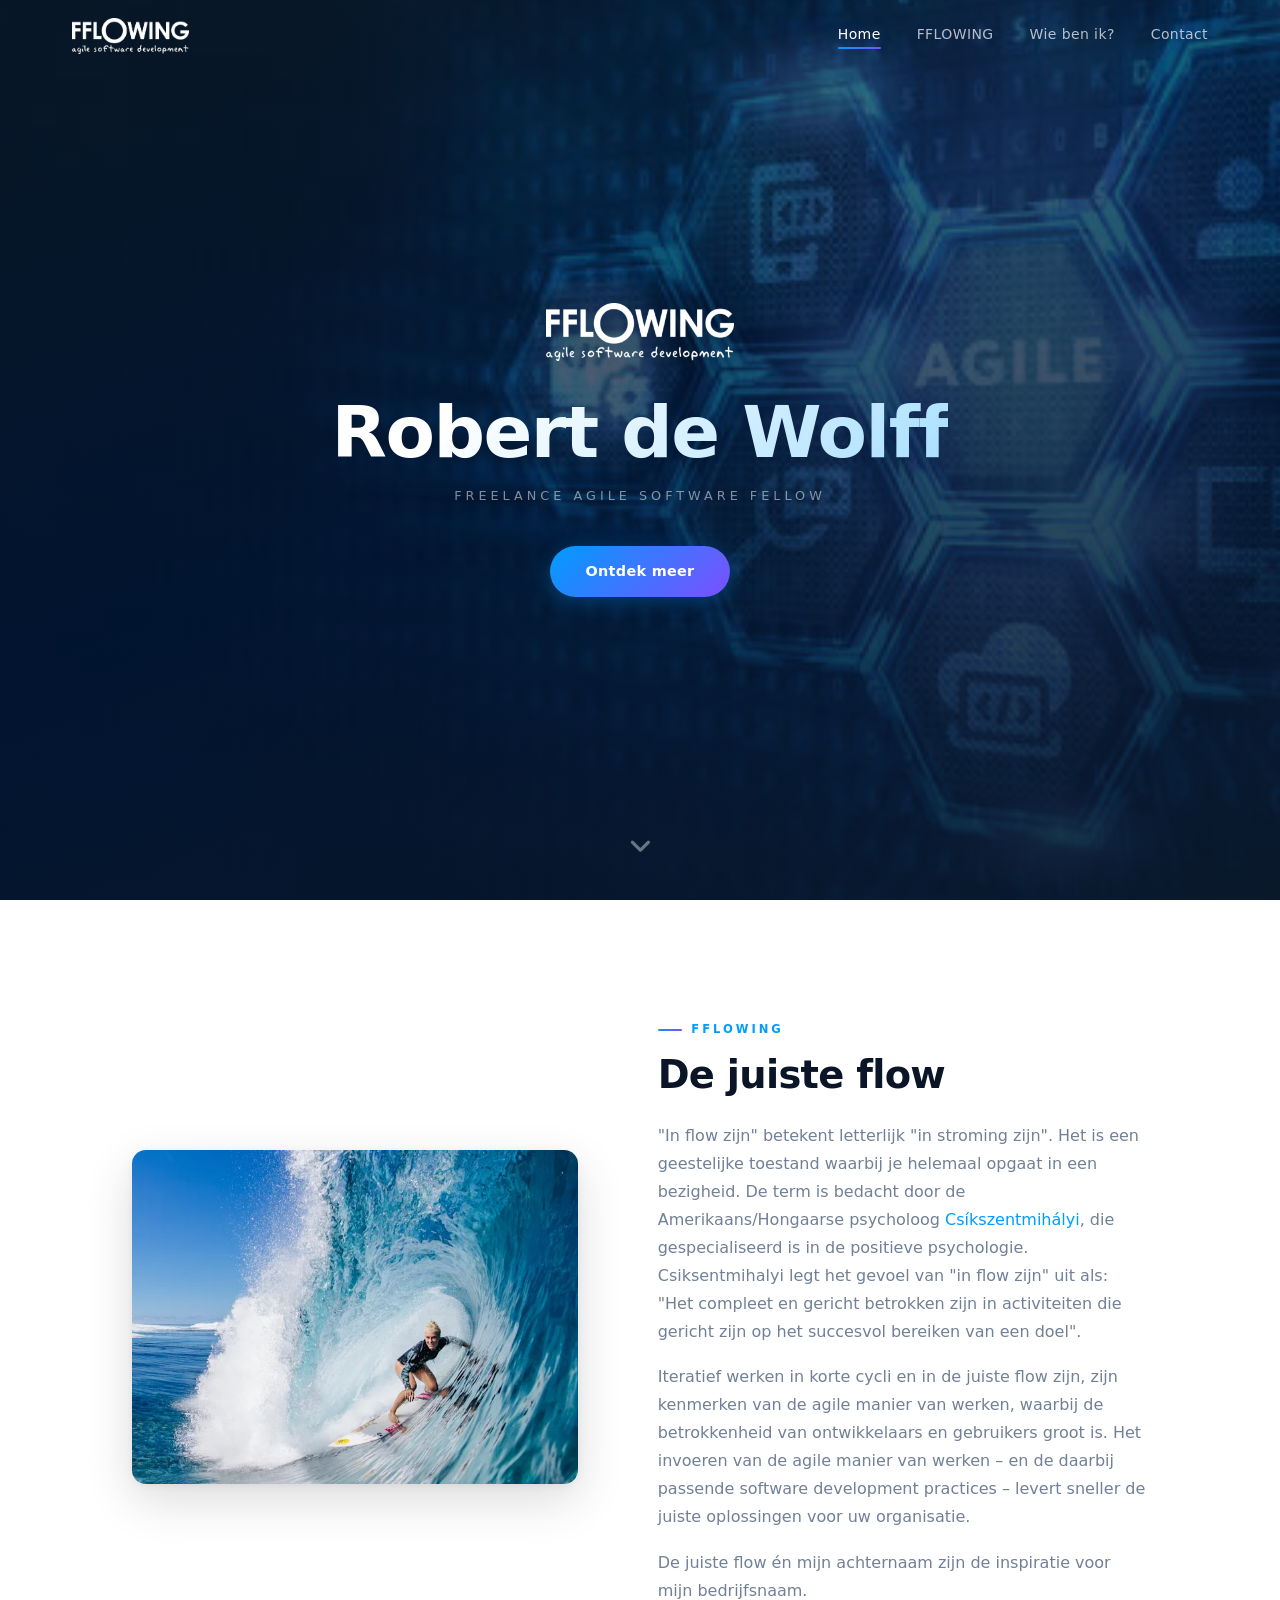
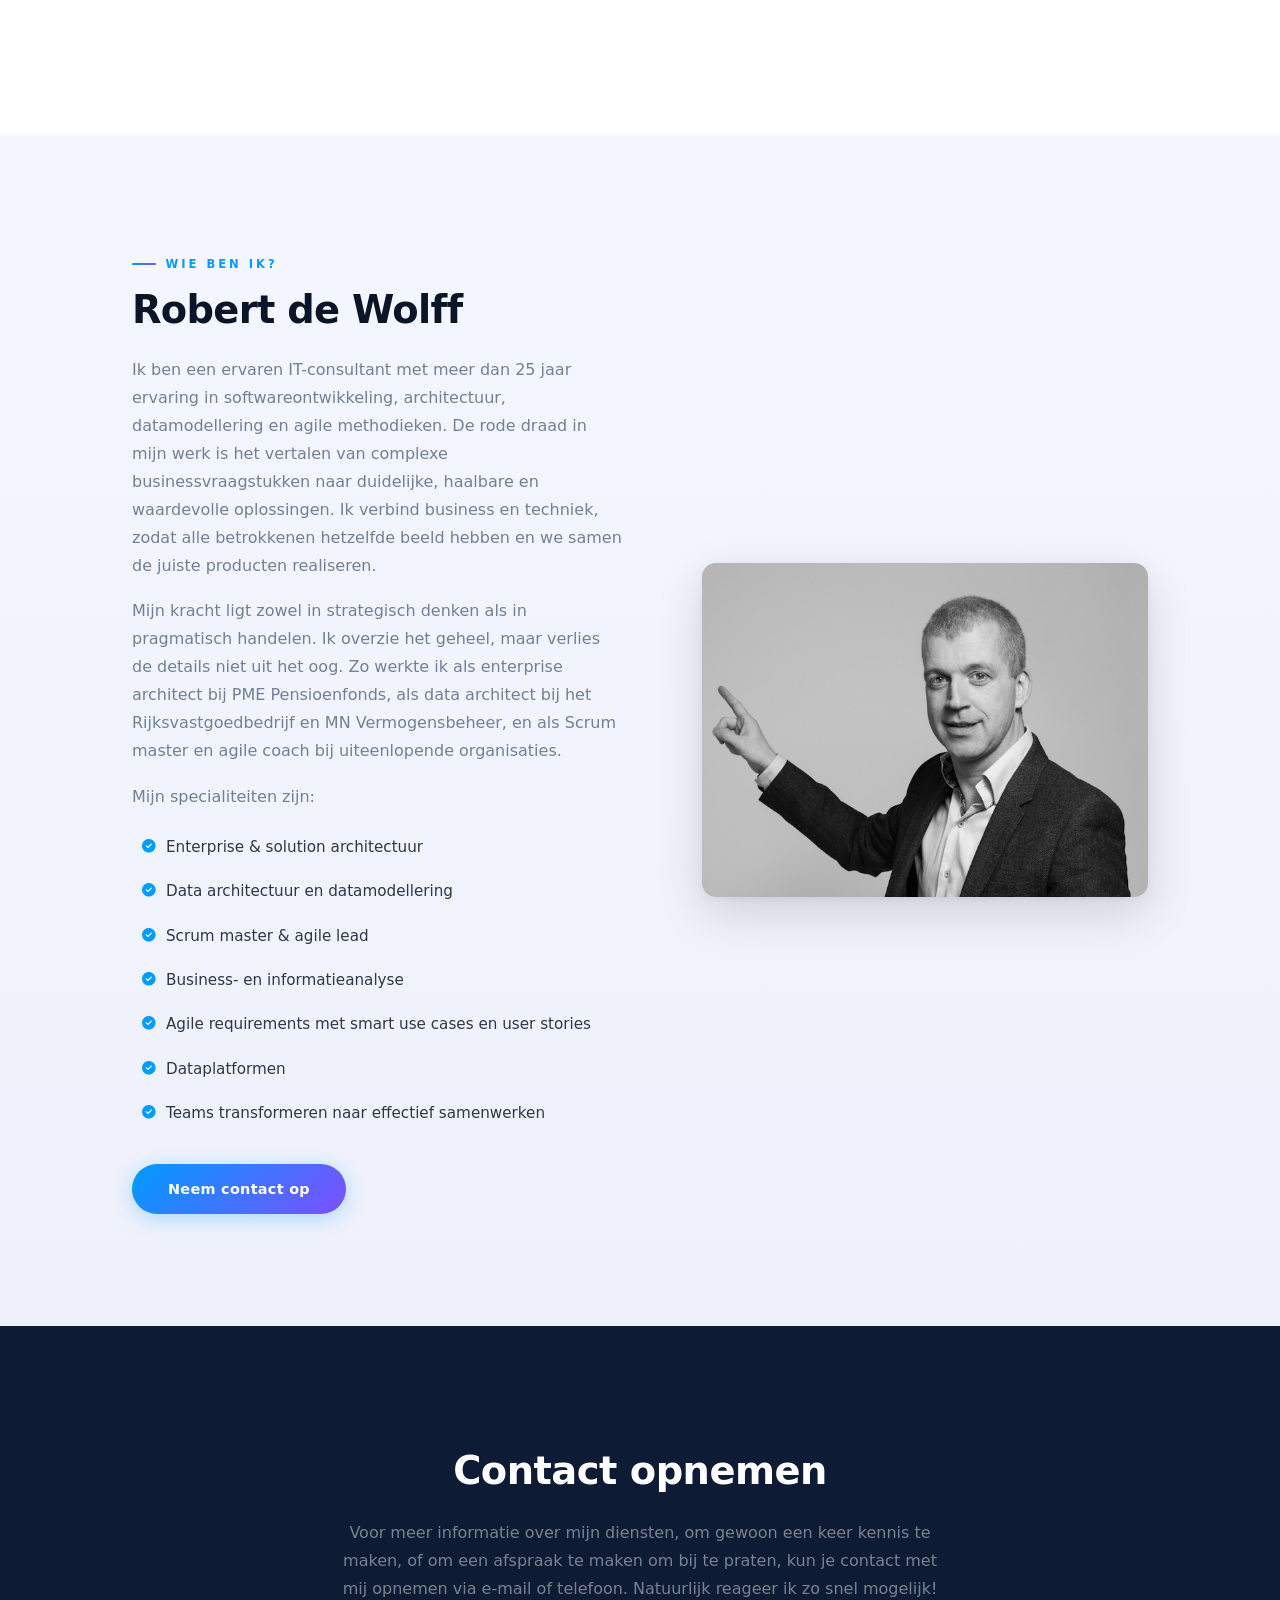
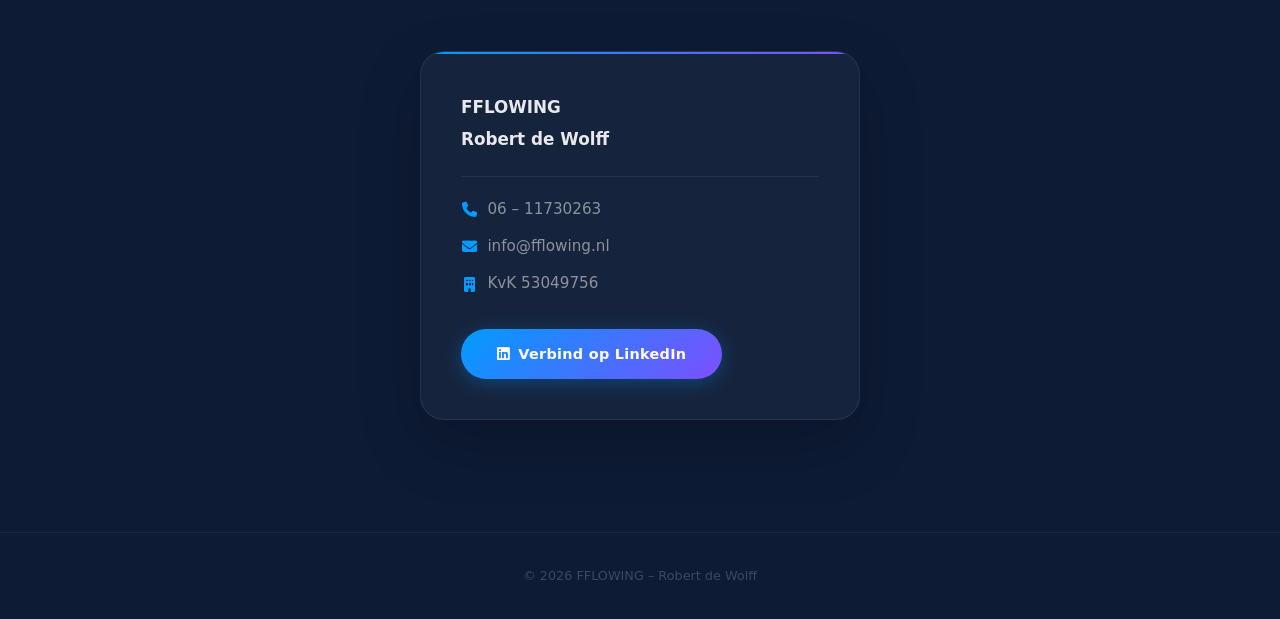
==== commit 6a9fe315: "Changed repo to all actual files of fflowing.nl" ====
--- a/index.html
+++ b/index.html
@@ -1,317 +1,165 @@
 <!DOCTYPE html>
-<html lang="en">
+<html lang="nl">
 
 <head>
     <meta charset="utf-8">
-    <title>FFLOWING</title>
-    <meta content="width=device-width, initial-scale=1.0" name="viewport">
-
-    <!-- Favicon -->
+    <title>FFLOWING – Robert de Wolff</title>
+    <meta name="viewport" content="width=device-width, initial-scale=1.0">
+    <meta name="description" content="FFLOWING – Robert de Wolff. Freelance Agile coach, Scrum master en software architect met meer dan 25 jaar ervaring. Ik help teams beter software bouwen.">
+    <meta name="author" content="Robert de Wolff">
+    <!-- Open Graph -->
+    <meta property="og:type" content="website">
+    <meta property="og:url" content="https://www.fflowing.nl/">
+    <meta property="og:title" content="FFLOWING – Robert de Wolff">
+    <meta property="og:description" content="Freelance Agile coach, Scrum master en software architect met meer dan 25 jaar ervaring.">
+    <meta property="og:image" content="https://www.fflowing.nl/img/robert.jpg">
     <link href="img/favicon.ico" rel="icon">
-
-    <!-- Google Web Fonts -->
-    <link rel="preconnect" href="https://fonts.gstatic.com">
-    <link href="https://fonts.googleapis.com/css2?family=Montserrat&family=Roboto:wght@500;700&display=swap" rel="stylesheet"> 
-
-    <!-- Font Awesome -->
-    <link href="https://cdnjs.cloudflare.com/ajax/libs/font-awesome/5.10.0/css/all.min.css" rel="stylesheet">
-
-    <!-- Libraries Stylesheet -->
-    <link href="lib/owlcarousel/assets/owl.carousel.min.css" rel="stylesheet">
-    <link href="lib/lightbox/css/lightbox.min.css" rel="stylesheet">
-
-    <link href="css/style.css" rel="stylesheet">
+    <!-- Icons -->
+    <link href="https://cdnjs.cloudflare.com/ajax/libs/font-awesome/6.5.0/css/all.min.css" rel="stylesheet">
+    <!-- Styles -->
+    <link href="css/modern.css" rel="stylesheet">
 </head>
 
-<body data-spy="scroll" data-target=".navbar" data-offset="51">
-    <!-- Navbar Start -->
-    <nav class="navbar fixed-top shadow-sm navbar-expand-lg bg-dark navbar-dark py-1 py-lg-0 px-lg-5">
-        <button type="button" class="navbar-toggler" data-toggle="collapse" data-target="#navbarCollapse">
-            <span class="navbar-toggler-icon"></span>
-        </button>
-        <div class="collapse navbar-collapse justify-content-between" id="navbarCollapse">
-            
-            <a href="index.html" >
-                <img class="navbar-brand bg-primary px-4 mx-3 d-none d-lg-block" src="img/logo-header.png"/>
+<body>
+
+    <!-- Navbar -->
+    <nav class="navbar" id="navbar">
+        <div class="nav-container">
+            <a href="#home" class="nav-logo">
+                <img src="img/logo-white.png" alt="FFLOWING">
             </a>
-           
-            <div class="navbar-nav ml-auto py-0">
-                <a href="#home" class="nav-item nav-link active">Home</a>
-                <a href="#fflowing" class="nav-item nav-link">fflowing</a>
-                <a href="#about" class="nav-item nav-link">Wie ben ik?</a>
-                <!-- <a href="#service" class="nav-item nav-link">Diensten</a> -->
-                <a href="#contact" class="nav-item nav-link">Contact opnemen</a>
+            <button class="nav-toggle" id="navToggle" aria-label="Menu openen" aria-expanded="false">
+                <span></span>
+                <span></span>
+                <span></span>
+            </button>
+            <div class="nav-links" id="navLinks">
+                <a href="#home" class="nav-link active">Home</a>
+                <a href="#fflowing" class="nav-link">FFLOWING</a>
+                <a href="#about" class="nav-link">Wie ben ik?</a>
+                <a href="#contact" class="nav-link">Contact</a>
             </div>
         </div>
     </nav>
-    <!-- Navbar End -->
 
+    <!-- Hero -->
+    <section class="hero" id="home">
+        <div class="hero-bg" style="background-image: url('img/carousel-1.jpg');"></div>
+        <div class="hero-overlay"></div>
+        <div class="hero-content">
+            <img src="img/logo-white.png" alt="FFLOWING" class="hero-logo">
+            <h1 class="hero-name">Robert de Wolff</h1>
+            <p class="hero-subtitle">Freelance Agile Software Fellow</p>
+            <a href="#fflowing" class="btn btn-primary">Ontdek meer</a>
+        </div>
+        <a href="#fflowing" class="hero-scroll" aria-label="Scroll omlaag">
+            <i class="fa fa-angle-down"></i>
+        </a>
+    </section>
 
-    <!-- Carousel Start -->
-    <div class="container-fluid p-0 mb-5 pb-5" id="home">
-        <div id="header-carousel" class="carousel slide carousel-fade" data-ride="carousel">
-            <div class="carousel-inner">
-                <div class="carousel-item position-relative active" style="height: 100vh; min-height: 400px;">
-                    <img class="position-absolute w-100 h-100" src="img/carousel-1.jpg" style="object-fit: cover;">
-                    <div class="carousel-caption d-flex flex-column align-items-center justify-content-center">
-                        <div class="p-3" style="max-width: 900px;">
-                            <img src="img/logo-white.png"/>
-                            <!-- <h4 class="text-white text-uppercase mb-4" style="letter-spacing: 3px;">freelance agile software fellow</h4> -->
-                            <h3 class="display-2 font-secondary text-white mb-4">Robert de Wolff</h3>
-                            <!-- <a class="btn btn-light font-weight-bold py-3 px-5 mt-2 btn-scroll" href="#about">Lees verder</a> -->
-                        </div>
-                    </div>
+    <!-- FFLOWING -->
+    <section class="section" id="fflowing">
+        <div class="container">
+            <div class="section-grid reveal">
+                <div class="section-image">
+                    <img src="img/flow.jpg" alt="Water in beweging – metafoor voor flow" loading="lazy">
                 </div>
-                <!-- <div class="carousel-item position-relative" style="height: 100vh; min-height: 400px;">
-                    <img class="position-absolute w-100 h-100" src="img/carousel-2.jpg" style="object-fit: cover;">
-                    <div class="carousel-caption d-flex flex-column align-items-center justify-content-center">
-                        <div class="p-3" style="max-width: 900px;">
-                            <img src="img/logo-white.png"/>
-                            <h4 class="text-white text-uppercase mb-4" style="letter-spacing: 3px;">FFLOWING</h4>
-                            <h3 class="display-2 font-secondary text-white mb-4">agile software development</h3>
-                            <a class="btn btn-light font-weight-bold py-3 px-5 mt-2 btn-scroll" href="#fflowing">Lees verder</a>
-                        </div>
-                    </div>
-                </div> -->
-            </div>
-            <!-- <a class="carousel-control-prev justify-content-start" href="#header-carousel" data-slide="prev">
-                <div class="btn btn-primary px-0" style="width: 68px; height: 68px;">
-                    <span class="carousel-control-prev-icon mt-3"></span>
-                </div>
-            </a>
-            <a class="carousel-control-next justify-content-end" href="#header-carousel" data-slide="next">
-                <div class="btn btn-primary px-0" style="width: 68px; height: 68px;">
-                    <span class="carousel-control-next-icon mt-3"></span>
-                </div>
-            </a> -->
-        </div>
-    </div>
-    <!-- Carousel End -->
-
-    <!-- FFLOWING Start -->
-    <div class="container-fluid py-5" id="fflowing">
-        <div class="container py-5">
-            <div class="row align-items-center">
-                <div class="col-lg-5">
-                    <img class="img-fluid mb-4 mb-lg-0" src="img/flow.jpg" alt="">
-                </div>
-                <div class="col-lg-7">
-                    <h6 class="text-uppercase text-primary mb-3" style="letter-spacing: 3px;">FFLOWING</h6>
-                    <h1 class="display-4 mb-3">De juiste flow</h1>
-                    <p>"In flow zijn" betekent letterlijk "in stroming zijn". Het is een geestelijke toestand waarbij je helemaal opgaat in een bezigheid. De term is bedacht door de Amerikaans/Hongaarse psycholoog <a href="https://nl.wikipedia.org/wiki/Mih%C3%A1ly_Cs%C3%ADkszentmih%C3%A1lyi" target="_blank">Csíkszentmihályi</a>, die  gespecialiseerd is in de positieve psychologie. Csiksentmihalyi legt het gevoel van "in flow zijn" uit als: “Het compleet en gericht betrokken zijn in activiteiten die gericht zijn op het succesvol bereiken van een doel”.</p>
-                    <p>Iteratief werken in korte cycli en in de juiste flow zijn, zijn kenmerken van de agile manier van werken, waarbij de betrokkenheid van ontwikkelaars en gebruikers groot is. Het invoeren van de agile manier van werken – en de daarbij passende software development practices – levert sneller de juiste oplossingen voor uw organisatie.</p>
+                <div class="section-content">
+                    <span class="eyebrow">FFLOWING</span>
+                    <h2>De juiste flow</h2>
+                    <p>"In flow zijn" betekent letterlijk "in stroming zijn". Het is een geestelijke toestand waarbij je
+                        helemaal opgaat in een bezigheid. De term is bedacht door de Amerikaans/Hongaarse psycholoog <a
+                            href="https://nl.wikipedia.org/wiki/Mih%C3%A1ly_Cs%C3%ADkszentmih%C3%A1lyi"
+                            target="_blank" rel="noopener noreferrer">Csíkszentmihályi</a>, die gespecialiseerd is in de positieve
+                        psychologie. Csiksentmihalyi legt het gevoel van "in flow zijn" uit als: "Het compleet en gericht
+                        betrokken zijn in activiteiten die gericht zijn op het succesvol bereiken van een doel".</p>
+                    <p>Iteratief werken in korte cycli en in de juiste flow zijn, zijn kenmerken van de agile manier van
+                        werken, waarbij de betrokkenheid van ontwikkelaars en gebruikers groot is. Het invoeren van de
+                        agile manier van werken – en de daarbij passende software development practices – levert sneller
+                        de juiste oplossingen voor uw organisatie.</p>
                     <p>De juiste flow én mijn achternaam zijn de inspiratie voor mijn bedrijfsnaam.</p>
                 </div>
             </div>
         </div>
-    </div>
-    <!-- FFLOWING End -->
+    </section>
 
-
-    <!-- About Start -->
-    <div class="container-fluid py-5" id="about">
-        <div class="container py-5">
-            <div class="row align-items-center">
-                <div class="col-lg-5">
-                    <img class="img-fluid mb-4 mb-lg-0" src="img/robert.jpg" alt="">
+    <!-- About -->
+    <section class="section section-alt" id="about">
+        <div class="container">
+            <div class="section-grid reverse reveal">
+                <div class="section-image">
+                    <img src="img/robert.jpg" alt="Robert de Wolff" loading="lazy">
                 </div>
-                <div class="col-lg-7">
-                   
-                    <h6 class="text-uppercase text-primary mb-3" style="letter-spacing: 3px;">Wie ben ik?</h6>
-                    <h1 class="display-4 mb-3">Robert de Wolff</h1>
-                   
-                    <p>Ik ben al meer dan 25 jaar actief in de wereld van de software ontwikkeling. Ik heb diverse rollen bekleed, waaronder die van Microsoft-ontwikkelaar, .NET softwarearchitect, data engineer, integratiespecialist, trainer, coach, informatieanalist, projectleider, Scrum master en agile coach. Met andere woorden, ik heb een breed scala aan rollen vervuld. De rode draad hierin is dat ik het leuk vind om samen met een team de juiste softwareproducten te realiseren. </p>
+                <div class="section-content">
+                    <span class="eyebrow">Wie ben ik?</span>
+                    <h2>Robert de Wolff</h2>
+                    <p>Ik ben een ervaren IT-consultant met meer dan 25 jaar ervaring in softwareontwikkeling,
+                        architectuur, datamodellering en agile methodieken. De rode draad in mijn werk is het vertalen
+                        van complexe businessvraagstukken naar duidelijke, haalbare en waardevolle oplossingen. Ik
+                        verbind business en techniek, zodat alle betrokkenen hetzelfde beeld hebben en we samen de
+                        juiste producten realiseren.</p>
+                    <p>Mijn kracht ligt zowel in strategisch denken als in pragmatisch handelen. Ik overzie het geheel,
+                        maar verlies de details niet uit het oog. Zo werkte ik als enterprise architect bij PME
+                        Pensioenfonds, als data architect bij het Rijksvastgoedbedrijf en MN Vermogensbeheer, en als
+                        Scrum master en agile coach bij uiteenlopende organisaties.</p>
                     <p>Mijn specialiteiten zijn:</p>
-                    <ul>
-                        <li>Scrummaster en agile coaching.</li>
-                        <li>Agile requirements met smart use cases en user stories.</li>
-                        <li>Integratie-, data- en software architecturen</li>
-                        <li>Business Intelligence, Data Vault en Dimensional modeling.</li>
-                        <li>Ervaren SQL server data engineer.</li>
-                        <li>Praktisch toepassen van Model Driven Architecture principes.</li>
-                        <li>Getting Things Done</li>
-                    </ul>  
+                    <ul class="specialty-list">
+                        <li><i class="fa fa-circle-check"></i> Enterprise &amp; solution architectuur</li>
+                        <li><i class="fa fa-circle-check"></i> Data architectuur en datamodellering</li>
+                        <li><i class="fa fa-circle-check"></i> Scrum master &amp; agile lead</li>
+                        <li><i class="fa fa-circle-check"></i> Business- en informatieanalyse</li>
+                        <li><i class="fa fa-circle-check"></i> Agile requirements met smart use cases en user stories</li>
+                        <li><i class="fa fa-circle-check"></i> Dataplatformen</li>
+                        <li><i class="fa fa-circle-check"></i> Teams transformeren naar effectief samenwerken</li>
+                    </ul>
+                    <a href="#contact" class="btn btn-primary" style="margin-top:2rem;">Neem contact op</a>
                 </div>
             </div>
         </div>
-    </div>
-    <!-- About End -->
-
-
-    <!-- Service Start -->
-    <!-- <div class="container-fluid py-5" id="service">
-        <div class="container py-5">
-            <div class="section-title position-relative text-center">
-                <h6 class="text-uppercase text-primary mb-3" style="letter-spacing: 3px;">Diensten</h6>
-                <h1 class="font-secondary display-4">Wat kan ik voor je betekenen?</h1>
+    </section>
+    <!-- Contact -->
+    <section class="section" id="contact">
+        <div class="container">
+            <div class="contact-header reveal">
+                <h2>Contact opnemen</h2>
+                <p>Voor meer informatie over mijn diensten, om gewoon een keer kennis te maken, of om een afspraak te
+                    maken om bij te praten, kun je contact met mij opnemen via e-mail of telefoon. Natuurlijk reageer
+                    ik zo snel mogelijk!</p>
             </div>
-            <div class="row">
-                <div class="col-lg-4 mb-3">
-                    <div class="product-item mb-2">
-                        <div class="product-img">
-                            <img class="img-fluid" src="img/product-1.jpg" alt="">
-                            <a type="button" class="btn btn-primary" data-toggle="modal" data-target="#modalScrummaster">
-                                <i class="fa fa-2x fa-plus text-white"></i>
-                            </a>
-                        </div>
-                        <div class="bg-secondary text-center p-4">
-                            <h3 class="m-0">Scrummaster</h3>
-                        </div>
-                    </div>
+            <div class="contact-card reveal reveal-delay-1">
+                <div class="contact-name">
+                    <strong>FFLOWING</strong><br>
+                    Robert de Wolff
                 </div>
-                <div class="col-lg-4 mb-3">
-                    <div class="product-item mb-2">
-                        <div class="product-img">
-                            <img class="img-fluid" src="img/product-2.jpg" alt="">
-                            <a type="button" class="btn btn-primary" data-toggle="modal" data-target="#modalData">
-                                <i class="fa fa-2x fa-plus text-white"></i>
-                            </a>
-                        </div>
-                        <div class="bg-secondary text-center p-4">
-                            <h3 class="m-0">Data</h3>
-                        </div>
-                    </div>
+                <div class="contact-details">
+                    <a href="tel:+31611730263" class="contact-item" aria-label="Bel Robert de Wolff">
+                        <i class="fa fa-phone"></i> 06 – 11730263
+                    </a>
+                    <a href="mailto:info@fflowing.nl" class="contact-item">
+                        <i class="fa fa-envelope"></i> info@fflowing.nl
+                    </a>
+                    <span class="contact-item">
+                        <i class="fa fa-building"></i> KvK 53049756
+                    </span>
                 </div>
-                <div class="col-lg-4 mb-3">
-                    <div class="product-item mb-2">
-                        <div class="product-img">
-                            <img class="img-fluid" src="img/product-3.jpg" alt="">
-                            <a type="button" class="btn btn-primary" data-toggle="modal" data-target="#modalTechnology">
-                                <i class="fa fa-2x fa-plus text-white"></i>
-                            </a>
-                        </div>
-                        <div class="bg-secondary text-center p-4">
-                            <h3 class="m-0">Technology</h3>
-                        </div>
-                    </div>
-                </div>
+                <a href="https://www.linkedin.com/in/robertdewolff" target="_blank" rel="noopener noreferrer" class="btn btn-linkedin">
+                    <i class="fab fa-linkedin"></i> Verbind op LinkedIn
+                </a>
             </div>
         </div>
-    </div>
-    <!-- Service End -->
+    </section>
 
-
-    <!-- Contact Start -->
-    <div class="container-fluid py-5" id="contact">
-        <div class="container py-5">
-            <div class="section-title position-relative text-center">
-                <!-- <h6 class="text-uppercase text-primary mb-3" style="letter-spacing: 3px;">Contact opnemen</h6> -->
-                <h1 class="font-secondary display-4">Contact opnemen</h1>
-                
-            </div>
-            <P>Voor meer informatie over mijn diensten, om gewoon een keer kennis te maken, of om een afspraak te maken om bij te praten, kun je contact met mij opnemen via e-mail of telefoon. Natuurlijk reageer ik zo snel mogelijk!</P>
-
-            <!-- <div class="row justify-content-center"> -->
-                <div class="col-lg-8">
-                    <p>FFLOWING<br/>
-                        Robert de Wolff<br/>
-                        06 – 11730263<br/>
-                        <br/>
-                        KvK 53049756</P>
-                        <a href="https://www.linkedin.com/in/robertdewolff" target="_blank"><img src="img/linkedin.png"/></a>
-                    
-                </div>
-            </div>
-        </div>
-    </div> -->
-
-
-
-
-    <!-- Contact End -->
-
-
-    <!-- Modal -->
-    <div class="modal fade" id="modalScrummaster" tabindex="-1" role="dialog" aria-labelledby="exampleModalLongTitle"
-        aria-hidden="true">
-        <div class="modal-dialog modal-lg" role="document">
-            <div class="modal-content">
-                <div class="modal-header">
-                    <h5 class="modal-title" id="exampleModalLongTitle">Scrummaster</h5>
-                    <button type="button" class="close" data-dismiss="modal" aria-label="Close">
-                        <span aria-hidden="true">&times;</span>
-                    </button>
-                </div>
-                <div class="modal-body">
-                    <img class="img-fluid mb-4" src="img/product-1.jpg" alt="">
-                    <p>1Sit eos diam rebum amet stet sit lorem invidunt, kasd dolor ea dolores ut nonumy, sea est rebum dolore dolor. Lorem tempor tempor gubergren dolor dolor dolor. Kasd amet labore voluptua justo diam, dolore accusam duo est stet nonumy tempor dolores sadipscing duo. Stet at et nonumy erat et sed.</p>
-                    <p>2Sit eos diam rebum amet stet sit lorem invidunt, kasd dolor ea dolores ut nonumy, sea est rebum dolore dolor. Lorem tempor tempor gubergren dolor dolor dolor. Kasd amet labore voluptua justo diam, dolore accusam duo est stet nonumy tempor dolores sadipscing duo. Stet at et nonumy erat et sed.</p>
-                    <p>3Sit eos diam rebum amet stet sit lorem invidunt, kasd dolor ea dolores ut nonumy, sea est rebum dolore dolor. Lorem tempor tempor gubergren dolor dolor dolor. Kasd amet labore voluptua justo diam, dolore accusam duo est stet nonumy tempor dolores sadipscing duo. Stet at et nonumy erat et sed.</p>
-                    <p>4Sit eos diam rebum amet stet sit lorem invidunt, kasd dolor ea dolores ut nonumy, sea est rebum dolore dolor. Lorem tempor tempor gubergren dolor dolor dolor. Kasd amet labore voluptua justo diam, dolore accusam duo est stet nonumy tempor dolores sadipscing duo. Stet at et nonumy erat et sed.</p>
-                    <p>5Sit eos diam rebum amet stet sit lorem invidunt, kasd dolor ea dolores ut nonumy, sea est rebum dolore dolor. Lorem tempor tempor gubergren dolor dolor dolor. Kasd amet labore voluptua justo diam, dolore accusam duo est stet nonumy tempor dolores sadipscing duo. Stet at et nonumy erat et sed.</p>
-                    <p>6Sit eos diam rebum amet stet sit lorem invidunt, kasd dolor ea dolores ut nonumy, sea est rebum dolore dolor. Lorem tempor tempor gubergren dolor dolor dolor. Kasd amet labore voluptua justo diam, dolore accusam duo est stet nonumy tempor dolores sadipscing duo. Stet at et nonumy erat et sed.</p>
-                </div>
-            </div>
-        </div>
-    </div>
-
-
-    <div class="modal fade" id="modalData" tabindex="-1" role="dialog" aria-labelledby="exampleModalLongTitle"
-        aria-hidden="true">
-        <div class="modal-dialog modal-lg" role="document">
-            <div class="modal-content">
-                <div class="modal-header">
-                    <h5 class="modal-title" id="exampleModalLongTitle">Data</h5>
-                    <button type="button" class="close" data-dismiss="modal" aria-label="Close">
-                        <span aria-hidden="true">&times;</span>
-                    </button>
-                </div>
-                <div class="modal-body">
-                    <img class="img-fluid mb-4" src="img/product-2.jpg" alt="">
-                    <p>1Sit eos diam rebum amet stet sit lorem invidunt, kasd dolor ea dolores ut nonumy, sea est rebum dolore dolor. Lorem tempor tempor gubergren dolor dolor dolor. Kasd amet labore voluptua justo diam, dolore accusam duo est stet nonumy tempor dolores sadipscing duo. Stet at et nonumy erat et sed.</p>
-                    <p>2Sit eos diam rebum amet stet sit lorem invidunt, kasd dolor ea dolores ut nonumy, sea est rebum dolore dolor. Lorem tempor tempor gubergren dolor dolor dolor. Kasd amet labore voluptua justo diam, dolore accusam duo est stet nonumy tempor dolores sadipscing duo. Stet at et nonumy erat et sed.</p>
-                    <p>3Sit eos diam rebum amet stet sit lorem invidunt, kasd dolor ea dolores ut nonumy, sea est rebum dolore dolor. Lorem tempor tempor gubergren dolor dolor dolor. Kasd amet labore voluptua justo diam, dolore accusam duo est stet nonumy tempor dolores sadipscing duo. Stet at et nonumy erat et sed.</p>
-                    <p>4Sit eos diam rebum amet stet sit lorem invidunt, kasd dolor ea dolores ut nonumy, sea est rebum dolore dolor. Lorem tempor tempor gubergren dolor dolor dolor. Kasd amet labore voluptua justo diam, dolore accusam duo est stet nonumy tempor dolores sadipscing duo. Stet at et nonumy erat et sed.</p>
-                    <p>5Sit eos diam rebum amet stet sit lorem invidunt, kasd dolor ea dolores ut nonumy, sea est rebum dolore dolor. Lorem tempor tempor gubergren dolor dolor dolor. Kasd amet labore voluptua justo diam, dolore accusam duo est stet nonumy tempor dolores sadipscing duo. Stet at et nonumy erat et sed.</p>
-                    <p>6Sit eos diam rebum amet stet sit lorem invidunt, kasd dolor ea dolores ut nonumy, sea est rebum dolore dolor. Lorem tempor tempor gubergren dolor dolor dolor. Kasd amet labore voluptua justo diam, dolore accusam duo est stet nonumy tempor dolores sadipscing duo. Stet at et nonumy erat et sed.</p>
-                </div>
-            </div>
-        </div>
-    </div>
-
-    <div class="modal fade" id="modalTechnology" tabindex="-1" role="dialog" aria-labelledby="exampleModalLongTitle"
-        aria-hidden="true">
-        <div class="modal-dialog modal-lg" role="document">
-            <div class="modal-content">
-                <div class="modal-header">
-                    <h5 class="modal-title" id="exampleModalLongTitle">Technology</h5>
-                    <button type="button" class="close" data-dismiss="modal" aria-label="Close">
-                        <span aria-hidden="true">&times;</span>
-                    </button>
-                </div>
-                <div class="modal-body">
-                    <img class="img-fluid mb-4" src="img/product-3.jpg" alt="">
-                    <p>1Sit eos diam rebum amet stet sit lorem invidunt, kasd dolor ea dolores ut nonumy, sea est rebum dolore dolor. Lorem tempor tempor gubergren dolor dolor dolor. Kasd amet labore voluptua justo diam, dolore accusam duo est stet nonumy tempor dolores sadipscing duo. Stet at et nonumy erat et sed.</p>
-                    <p>2Sit eos diam rebum amet stet sit lorem invidunt, kasd dolor ea dolores ut nonumy, sea est rebum dolore dolor. Lorem tempor tempor gubergren dolor dolor dolor. Kasd amet labore voluptua justo diam, dolore accusam duo est stet nonumy tempor dolores sadipscing duo. Stet at et nonumy erat et sed.</p>
-                    <p>3Sit eos diam rebum amet stet sit lorem invidunt, kasd dolor ea dolores ut nonumy, sea est rebum dolore dolor. Lorem tempor tempor gubergren dolor dolor dolor. Kasd amet labore voluptua justo diam, dolore accusam duo est stet nonumy tempor dolores sadipscing duo. Stet at et nonumy erat et sed.</p>
-                    <p>4Sit eos diam rebum amet stet sit lorem invidunt, kasd dolor ea dolores ut nonumy, sea est rebum dolore dolor. Lorem tempor tempor gubergren dolor dolor dolor. Kasd amet labore voluptua justo diam, dolore accusam duo est stet nonumy tempor dolores sadipscing duo. Stet at et nonumy erat et sed.</p>
-                    <p>5Sit eos diam rebum amet stet sit lorem invidunt, kasd dolor ea dolores ut nonumy, sea est rebum dolore dolor. Lorem tempor tempor gubergren dolor dolor dolor. Kasd amet labore voluptua justo diam, dolore accusam duo est stet nonumy tempor dolores sadipscing duo. Stet at et nonumy erat et sed.</p>
-                    <p>6Sit eos diam rebum amet stet sit lorem invidunt, kasd dolor ea dolores ut nonumy, sea est rebum dolore dolor. Lorem tempor tempor gubergren dolor dolor dolor. Kasd amet labore voluptua justo diam, dolore accusam duo est stet nonumy tempor dolores sadipscing duo. Stet at et nonumy erat et sed.</p>
-                </div>
-            </div>
-        </div>
-    </div>
-    <!-- Modal -->
-
-
-    <!-- Scroll to Bottom -->
-    <i class="fa fa-2x fa-angle-down text-white scroll-to-bottom"></i>
+    <!-- Footer -->
+    <footer class="site-footer">
+        &copy; 2026 FFLOWING – Robert de Wolff
+    </footer>
 
     <!-- Back to Top -->
-    <a href="#" class="btn btn-lg btn-outline-primary btn-lg-square back-to-top"><i class="fa fa-angle-double-up"></i></a>
+    <button class="back-to-top" id="backToTop" aria-label="Terug naar boven">
+        <i class="fa fa-angle-up"></i>
+    </button>
 
-
-    <!-- JavaScript Libraries -->
-    <script src="https://code.jquery.com/jquery-3.4.1.min.js"></script>
-    <script src="https://stackpath.bootstrapcdn.com/bootstrap/4.4.1/js/bootstrap.bundle.min.js"></script>  <!-- voor popups en meegaand menu-->
-    <script src="lib/easing/easing.min.js"></script> <!-- voor smooth verticaal  scrollen -->
-    <!-- <script src="lib/waypoints/waypoints.min.js"></script> -->
-    <!-- <script src="lib/owlcarousel/owl.carousel.min.js"></script> -->
-    <!-- <script src="lib/isotope/isotope.pkgd.min.js"></script>  -->
-    <!-- <script src="lib/lightbox/js/lightbox.min.js"></script>  -->
-
-    <!-- Template Javascript -->
-    <script src="js/main.js"></script>
+    <script src="js/modern.js"></script>
 </body>
 
-</html>+</html>
--- a/css/modern.css
+++ b/css/modern.css
@@ -0,0 +1,563 @@
+/* === Reset & Base === */
+*, *::before, *::after { box-sizing: border-box; margin: 0; padding: 0; }
+
+:root {
+    --primary: #009CFF;
+    --primary-dark: #007ACC;
+    --accent: #7C4FFF;
+    --gradient: linear-gradient(135deg, #009CFF 0%, #7C4FFF 100%);
+    --dark: #0A1628;
+    --dark-2: #0D1B35;
+    --text: #2D3748;
+    --text-light: #718096;
+    --bg: #FFFFFF;
+    --radius: 14px;
+    --shadow-lg: 0 24px 64px rgba(0, 0, 0, 0.2);
+    --nav-height: 72px;
+}
+
+html {
+    scroll-behavior: smooth;
+    font-size: 16px;
+}
+
+body {
+    font-family: system-ui, -apple-system, BlinkMacSystemFont, 'Segoe UI', sans-serif;
+    color: var(--text);
+    background: var(--bg);
+    line-height: 1.7;
+    overflow-x: hidden;
+}
+
+a { color: var(--primary); text-decoration: none; transition: color 0.2s; }
+a:hover { color: var(--primary-dark); }
+img { max-width: 100%; height: auto; display: block; }
+
+/* === Navbar === */
+.navbar {
+    position: fixed;
+    top: 0; left: 0; right: 0;
+    z-index: 1000;
+    height: var(--nav-height);
+    background: transparent;
+    transition: background 0.4s, backdrop-filter 0.4s, box-shadow 0.4s;
+}
+
+.navbar.scrolled {
+    background: rgba(10, 22, 40, 0.92);
+    backdrop-filter: blur(20px);
+    -webkit-backdrop-filter: blur(20px);
+    box-shadow: 0 1px 0 rgba(255,255,255,0.06), 0 4px 32px rgba(0,0,0,0.3);
+}
+
+.nav-container {
+    max-width: 1200px;
+    margin: 0 auto;
+    padding: 0 2rem;
+    height: 100%;
+    display: flex;
+    align-items: center;
+    justify-content: space-between;
+}
+
+.nav-logo img { height: 36px; }
+
+.nav-links {
+    display: flex;
+    gap: 2.25rem;
+    align-items: center;
+}
+
+.nav-link {
+    color: rgba(255, 255, 255, 0.7);
+    font-size: 0.875rem;
+    font-weight: 500;
+    letter-spacing: 0.4px;
+    transition: color 0.2s;
+    position: relative;
+    padding-bottom: 3px;
+}
+
+.nav-link::after {
+    content: '';
+    position: absolute;
+    bottom: 0; left: 0;
+    width: 0; height: 2px;
+    background: var(--gradient);
+    border-radius: 2px;
+    transition: width 0.3s;
+}
+
+.nav-link:hover,
+.nav-link.active {
+    color: #fff;
+}
+
+.nav-link:hover::after,
+.nav-link.active::after {
+    width: 100%;
+}
+
+.nav-toggle {
+    display: none;
+    flex-direction: column;
+    gap: 5px;
+    background: none;
+    border: none;
+    cursor: pointer;
+    padding: 6px;
+    z-index: 10;
+}
+
+.nav-toggle span {
+    display: block;
+    width: 24px;
+    height: 2px;
+    background: #fff;
+    border-radius: 2px;
+    transition: transform 0.3s, opacity 0.3s;
+}
+
+.nav-toggle.open span:nth-child(1) { transform: translateY(7px) rotate(45deg); }
+.nav-toggle.open span:nth-child(2) { opacity: 0; }
+.nav-toggle.open span:nth-child(3) { transform: translateY(-7px) rotate(-45deg); }
+
+/* === Hero === */
+.hero {
+    position: relative;
+    height: 100vh;
+    min-height: 520px;
+    display: flex;
+    align-items: center;
+    justify-content: center;
+    text-align: center;
+    overflow: hidden;
+}
+
+.hero-bg {
+    position: absolute;
+    inset: 0;
+    background-size: cover;
+    background-position: center;
+    background-attachment: fixed;
+    transform: scale(1.04);
+    transition: transform 0.1s linear;
+}
+
+.hero-overlay {
+    position: absolute;
+    inset: 0;
+    background: linear-gradient(
+        160deg,
+        rgba(10, 22, 40, 0.5) 0%,
+        rgba(0, 20, 55, 0.72) 50%,
+        rgba(10, 22, 40, 0.9) 100%
+    );
+}
+
+.hero-content {
+    position: relative;
+    z-index: 1;
+    padding: 2rem;
+    animation: fadeUp 1s cubic-bezier(0.16, 1, 0.3, 1) both;
+}
+
+@keyframes fadeUp {
+    from { opacity: 0; transform: translateY(28px); }
+    to   { opacity: 1; transform: translateY(0); }
+}
+
+.hero-logo {
+    height: 58px;
+    margin: 0 auto 2rem;
+    filter: drop-shadow(0 2px 16px rgba(0,0,0,0.35));
+}
+
+.hero-name {
+    font-family: system-ui, -apple-system, BlinkMacSystemFont, 'Segoe UI', sans-serif;
+    font-size: clamp(2.4rem, 6vw, 4.5rem);
+    font-weight: 700;
+    background: linear-gradient(135deg, #ffffff 20%, #A8DFFF 100%);
+    -webkit-background-clip: text;
+    -webkit-text-fill-color: transparent;
+    background-clip: text;
+    margin-bottom: 0.75rem;
+    letter-spacing: -1.5px;
+    line-height: 1.1;
+}
+
+.hero-subtitle {
+    font-size: 0.8rem;
+    color: rgba(255, 255, 255, 0.5);
+    letter-spacing: 4px;
+    text-transform: uppercase;
+    margin-bottom: 2.5rem;
+}
+
+.hero-scroll {
+    position: absolute;
+    bottom: 2rem;
+    left: 50%;
+    transform: translateX(-50%);
+    z-index: 1;
+    color: rgba(255, 255, 255, 0.4);
+    font-size: 1.6rem;
+    animation: bounce 2.2s ease-in-out infinite;
+    cursor: pointer;
+    text-decoration: none;
+}
+
+@keyframes bounce {
+    0%, 100% { transform: translateX(-50%) translateY(0); }
+    50%       { transform: translateX(-50%) translateY(10px); }
+}
+
+/* === Buttons === */
+.btn {
+    display: inline-flex;
+    align-items: center;
+    gap: 0.5rem;
+    padding: 0.8rem 2.25rem;
+    border-radius: 50px;
+    font-weight: 700;
+    font-size: 0.9rem;
+    transition: all 0.25s;
+    cursor: pointer;
+    border: none;
+    letter-spacing: 0.3px;
+}
+
+.btn-primary {
+    background: var(--gradient);
+    color: #fff;
+    box-shadow: 0 4px 20px rgba(0, 156, 255, 0.3);
+}
+
+.btn-primary:hover {
+    background: linear-gradient(135deg, var(--primary-dark) 0%, #6340D0 100%);
+    color: #fff;
+    transform: translateY(-2px);
+    box-shadow: 0 10px 30px rgba(124, 79, 255, 0.45);
+}
+
+.btn-linkedin {
+    background: var(--gradient);
+    color: #fff;
+    box-shadow: 0 4px 20px rgba(0, 156, 255, 0.3);
+    margin-top: 2rem;
+}
+
+.btn-linkedin:hover {
+    background: linear-gradient(135deg, var(--primary-dark) 0%, #6340D0 100%);
+    color: #fff;
+    transform: translateY(-2px);
+    box-shadow: 0 10px 30px rgba(124, 79, 255, 0.45);
+}
+
+/* === Sections === */
+.section {
+    padding: 7rem 0;
+}
+
+.section-alt {
+    background: linear-gradient(180deg, #F4F7FF 0%, #EEF1FB 100%);
+}
+
+.container {
+    max-width: 1080px;
+    margin: 0 auto;
+    padding: 0 2rem;
+}
+
+.section-grid {
+    display: grid;
+    grid-template-columns: 1fr 1.1fr;
+    gap: 5rem;
+    align-items: center;
+}
+
+.section-grid.reverse {
+    grid-template-columns: 1.1fr 1fr;
+}
+
+.section-grid.reverse .section-image {
+    order: 2;
+}
+
+.section-grid.reverse .section-content {
+    order: 1;
+}
+
+/* === Section Image === */
+.section-image {
+    position: relative;
+}
+
+.section-image img {
+    border-radius: var(--radius);
+    box-shadow: 0 16px 48px rgba(0, 0, 0, 0.14), 0 2px 8px rgba(0,0,0,0.05);
+    width: 100%;
+    object-fit: cover;
+    object-position: center;
+    aspect-ratio: 4/3;
+}
+
+#about .section-image img {
+    object-position: top;
+}
+
+/* === Eyebrow === */
+.eyebrow {
+    display: inline-flex;
+    align-items: center;
+    gap: 0.6rem;
+    text-transform: uppercase;
+    letter-spacing: 3px;
+    font-size: 0.72rem;
+    font-weight: 700;
+    color: var(--primary);
+    margin-bottom: 0.85rem;
+}
+
+.eyebrow::before {
+    content: '';
+    display: block;
+    width: 24px;
+    height: 2px;
+    background: var(--gradient);
+    border-radius: 2px;
+    flex-shrink: 0;
+}
+
+/* === Section Content === */
+.section-content h2 {
+    font-family: system-ui, -apple-system, BlinkMacSystemFont, 'Segoe UI', sans-serif;
+    font-size: clamp(1.85rem, 3vw, 2.6rem);
+    font-weight: 700;
+    color: var(--dark);
+    margin-bottom: 1.5rem;
+    letter-spacing: -0.7px;
+    line-height: 1.15;
+}
+
+.section-content p {
+    color: var(--text-light);
+    margin-bottom: 1.1rem;
+    font-size: 1rem;
+    line-height: 1.75;
+}
+
+.section-content a {
+    /* color: var(--primary); */
+    /* text-decoration: underline; */
+    text-underline-offset: 3px;
+}
+
+/* === Specialty List === */
+.specialty-list {
+    list-style: none;
+    display: flex;
+    flex-direction: column;
+    gap: 0.45rem;
+    margin-top: 0.25rem;
+}
+
+.specialty-list li {
+    display: flex;
+    align-items: flex-start;
+    gap: 0.65rem;
+    font-size: 0.95rem;
+    color: var(--text);
+    line-height: 1.5;
+    padding: 0.45rem 0.6rem;
+    border-radius: 8px;
+    transition: background 0.2s;
+}
+
+.specialty-list li:hover {
+    background: rgba(0, 156, 255, 0.05);
+}
+
+.specialty-list li i {
+    color: var(--primary);
+    font-size: 0.85rem;
+    margin-top: 4px;
+    flex-shrink: 0;
+}
+
+/* === Contact === */
+#contact {
+    background: var(--dark-2);
+}
+
+.contact-header {
+    text-align: center;
+    max-width: 620px;
+    margin: 0 auto 3rem;
+}
+
+.contact-header h2 {
+    font-family: system-ui, -apple-system, BlinkMacSystemFont, 'Segoe UI', sans-serif;
+    font-size: clamp(1.85rem, 3vw, 2.6rem);
+    font-weight: 700;
+    color: #fff;
+    margin-bottom: 1rem;
+    letter-spacing: -0.5px;
+}
+
+.contact-header p {
+    color: rgba(255, 255, 255, 0.45);
+    font-size: 1rem;
+    line-height: 1.75;
+}
+
+.contact-card {
+    max-width: 440px;
+    margin: 0 auto;
+    background: rgba(255, 255, 255, 0.04);
+    border: 1px solid rgba(255, 255, 255, 0.08);
+    border-radius: 24px;
+    padding: 2.5rem;
+    box-shadow: var(--shadow-lg);
+    position: relative;
+    overflow: hidden;
+}
+
+.contact-card::before {
+    content: '';
+    position: absolute;
+    top: 0; left: 0; right: 0;
+    height: 2px;
+    background: var(--gradient);
+}
+
+.contact-name {
+    font-size: 1.05rem;
+    color: rgba(255, 255, 255, 0.9);
+    font-weight: 700;
+    line-height: 1.9;
+    margin-bottom: 1.25rem;
+    padding-bottom: 1.25rem;
+    border-bottom: 1px solid rgba(255, 255, 255, 0.08);
+}
+
+.contact-details {
+    display: flex;
+    flex-direction: column;
+    gap: 0.7rem;
+}
+
+.contact-item {
+    display: flex;
+    align-items: center;
+    gap: 0.65rem;
+    color: rgba(255, 255, 255, 0.5);
+    font-size: 0.95rem;
+}
+
+.contact-item i {
+    color: var(--primary);
+    width: 16px;
+    text-align: center;
+}
+
+a.contact-item:hover {
+    color: rgba(255, 255, 255, 0.9);
+}
+
+/* === Scroll Reveal === */
+.reveal {
+    opacity: 0;
+    transform: translateY(28px);
+    transition: opacity 0.8s cubic-bezier(0.16, 1, 0.3, 1),
+                transform 0.8s cubic-bezier(0.16, 1, 0.3, 1);
+}
+
+.reveal.revealed {
+    opacity: 1;
+    transform: translateY(0);
+}
+
+.reveal-delay-1 { transition-delay: 0.15s; }
+
+/* === Back to Top === */
+.back-to-top {
+    position: fixed;
+    bottom: 2rem;
+    right: 2rem;
+    width: 46px;
+    height: 46px;
+    border-radius: 50%;
+    background: var(--gradient);
+    color: #fff;
+    border: none;
+    cursor: pointer;
+    font-size: 1.1rem;
+    display: flex;
+    align-items: center;
+    justify-content: center;
+    opacity: 0;
+    pointer-events: none;
+    transform: translateY(12px);
+    transition: opacity 0.3s, transform 0.3s, box-shadow 0.2s;
+    box-shadow: 0 4px 18px rgba(0, 156, 255, 0.4);
+    z-index: 999;
+}
+
+.back-to-top.visible {
+    opacity: 1;
+    pointer-events: auto;
+    transform: translateY(0);
+}
+
+.back-to-top:hover {
+    box-shadow: 0 6px 24px rgba(124, 79, 255, 0.55);
+}
+
+/* === Footer === */
+.site-footer {
+    text-align: center;
+    padding: 2rem;
+    font-size: 0.8rem;
+    color: rgba(255, 255, 255, 0.2);
+    background: var(--dark-2);
+    border-top: 1px solid rgba(255, 255, 255, 0.06);
+}
+
+/* === Responsive === */
+@media (max-width: 800px) {
+    .nav-toggle { display: flex; }
+
+    .navbar { background: rgba(10, 22, 40, 0.95); }
+
+    .nav-links {
+        position: absolute;
+        top: var(--nav-height);
+        left: 0; right: 0;
+        flex-direction: column;
+        background: rgba(10, 22, 40, 0.97);
+        padding: 1.5rem 2rem 2rem;
+        gap: 1.25rem;
+        display: none;
+        border-top: 1px solid rgba(255,255,255,0.06);
+    }
+
+    .nav-links.open { display: flex; }
+
+    .section { padding: 5rem 0; }
+
+    .section-grid,
+    .section-grid.reverse {
+        grid-template-columns: 1fr;
+        gap: 3rem;
+    }
+
+    .section-grid.reverse .section-image,
+    .section-grid.reverse .section-content {
+        order: unset;
+    }
+
+    .hero-bg { background-attachment: scroll; }
+
+    .contact-card { padding: 2rem 1.5rem; }
+}
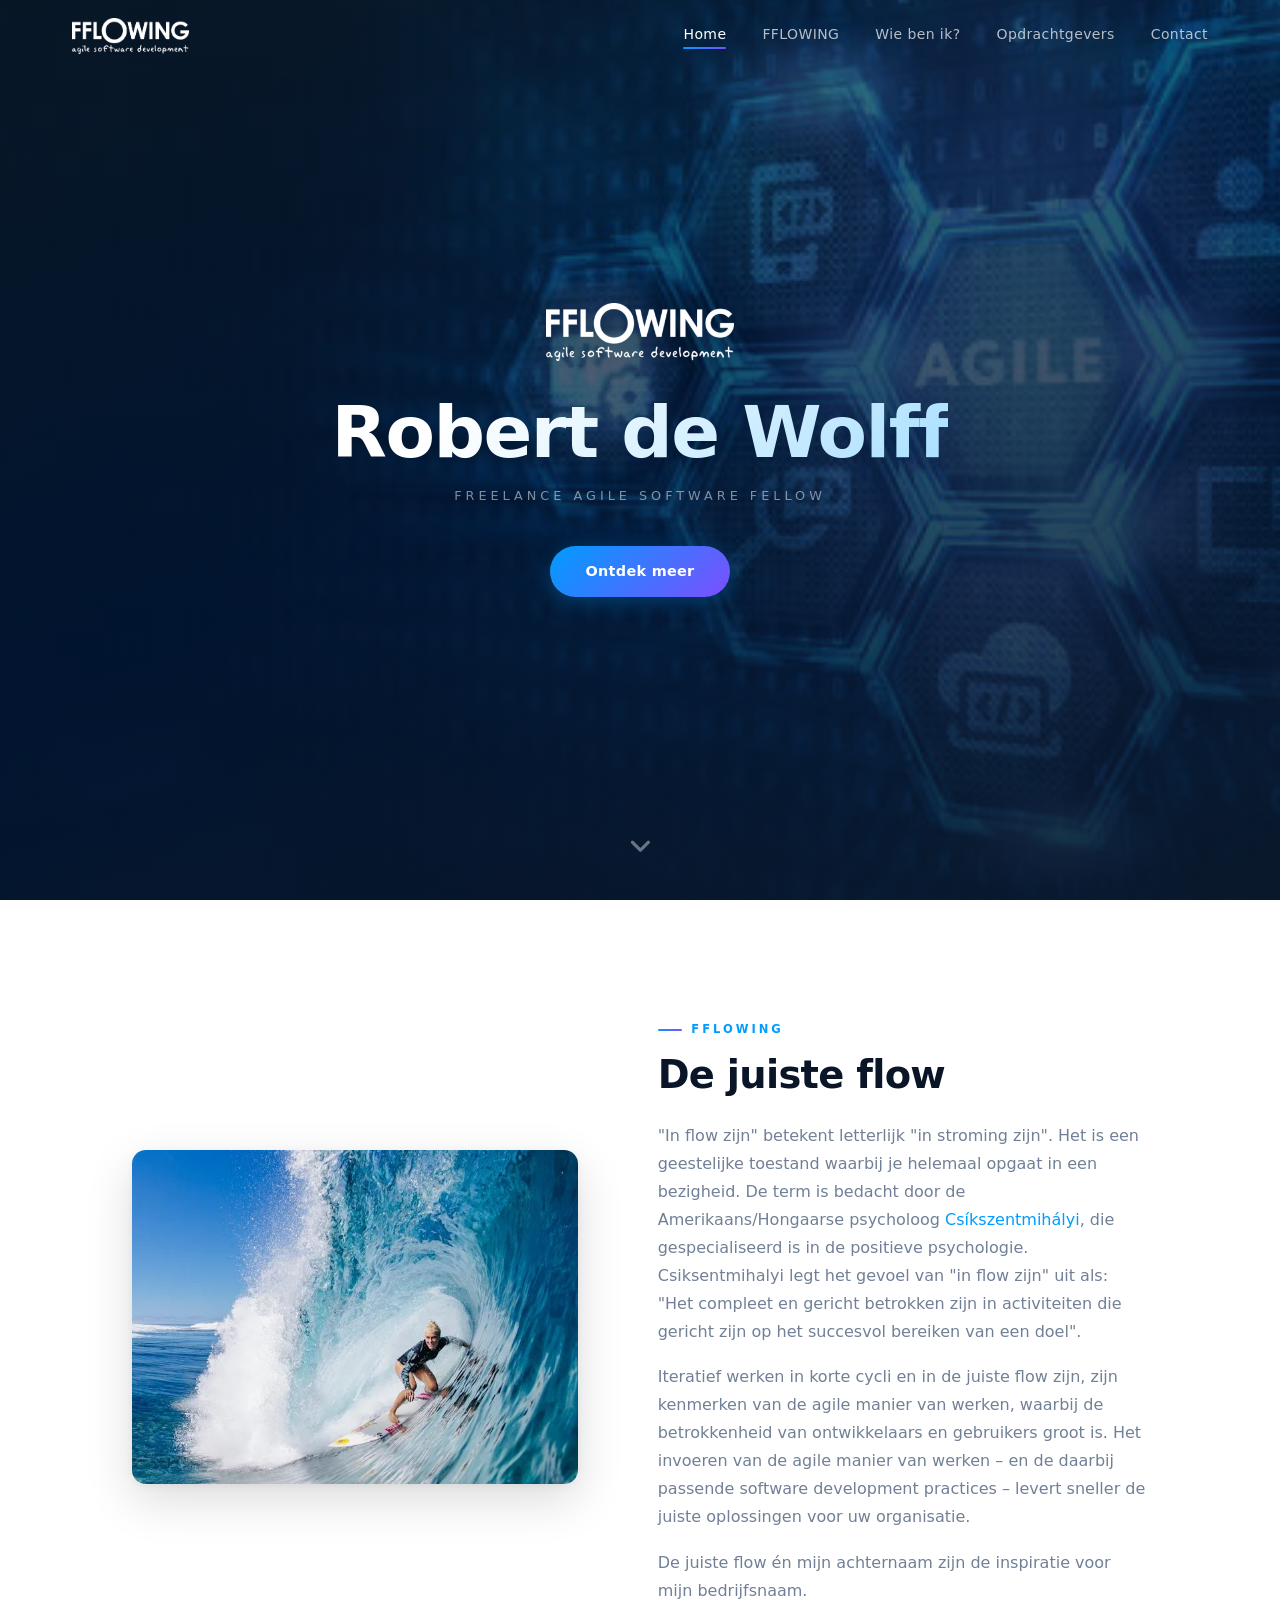
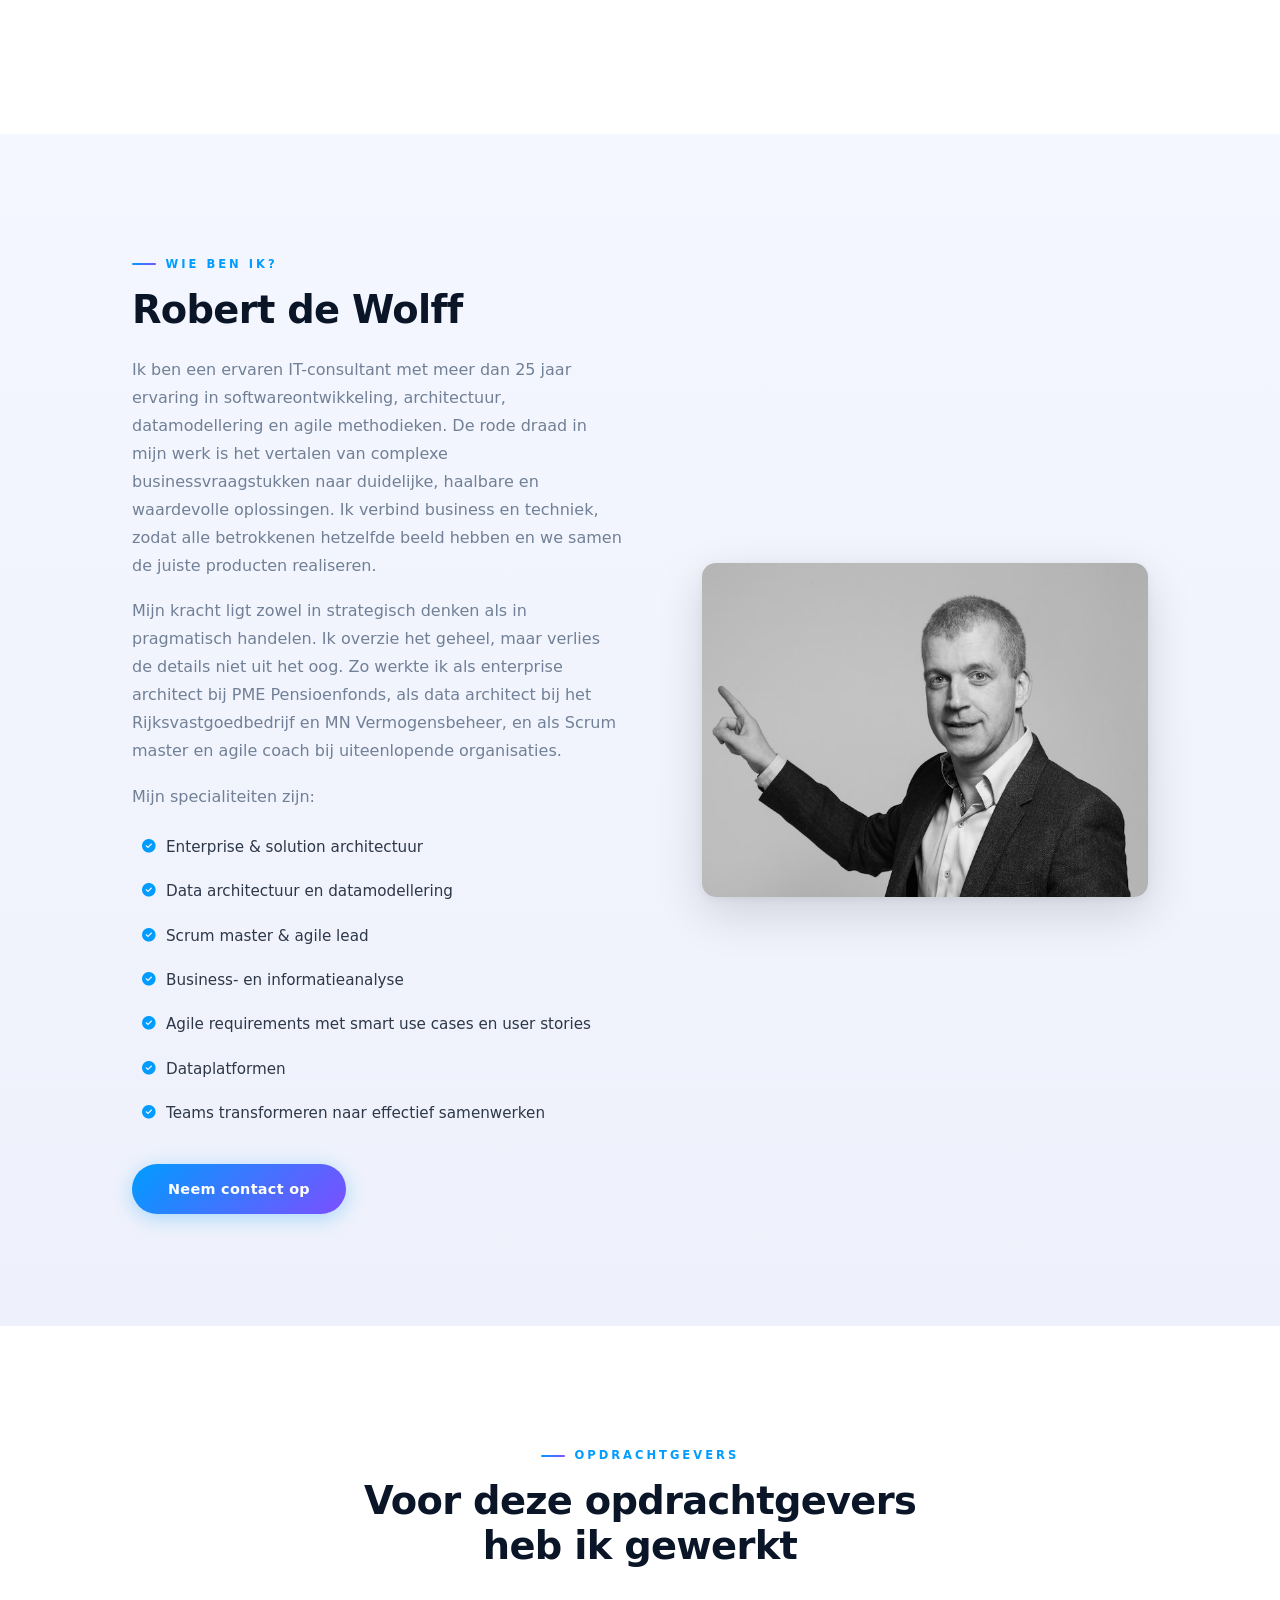
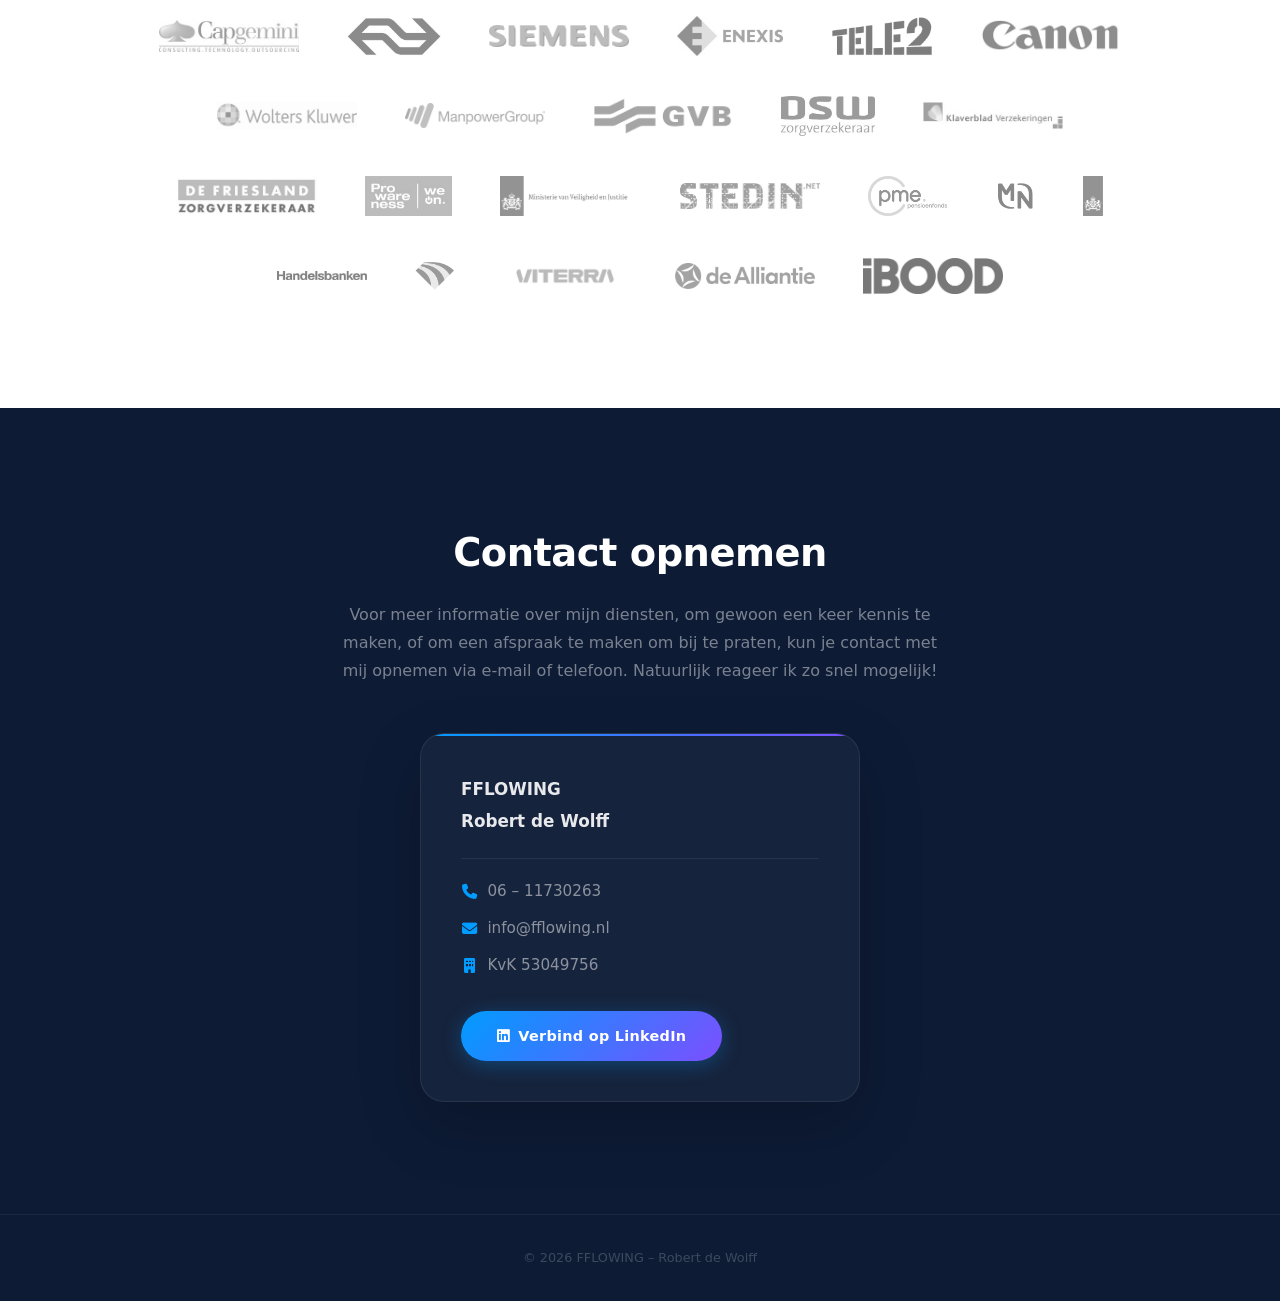
==== commit 76224e41: "Add opdrachtgevers logo strip, optimize images, rename hero background - New "Opdrachtgevers" sectio" ====
--- a/index.html
+++ b/index.html
@@ -7,12 +7,13 @@
     <meta name="viewport" content="width=device-width, initial-scale=1.0">
     <meta name="description" content="FFLOWING – Robert de Wolff. Freelance Agile coach, Scrum master en software architect met meer dan 25 jaar ervaring. Ik help teams beter software bouwen.">
     <meta name="author" content="Robert de Wolff">
+    <link rel="canonical" href="https://www.de-wolff.net/">
     <!-- Open Graph -->
     <meta property="og:type" content="website">
-    <meta property="og:url" content="https://www.fflowing.nl/">
+    <meta property="og:url" content="https://www.de-wolff.net/">
     <meta property="og:title" content="FFLOWING – Robert de Wolff">
     <meta property="og:description" content="Freelance Agile coach, Scrum master en software architect met meer dan 25 jaar ervaring.">
-    <meta property="og:image" content="https://www.fflowing.nl/img/robert.jpg">
+    <meta property="og:image" content="https://www.de-wolff.net/img/robert.jpg">
     <link href="img/favicon.ico" rel="icon">
     <!-- Icons -->
     <link href="https://cdnjs.cloudflare.com/ajax/libs/font-awesome/6.5.0/css/all.min.css" rel="stylesheet">
@@ -37,6 +38,7 @@
                 <a href="#home" class="nav-link active">Home</a>
                 <a href="#fflowing" class="nav-link">FFLOWING</a>
                 <a href="#about" class="nav-link">Wie ben ik?</a>
+                <a href="#opdrachtgevers" class="nav-link">Opdrachtgevers</a>
                 <a href="#contact" class="nav-link">Contact</a>
             </div>
         </div>
@@ -44,7 +46,7 @@
 
     <!-- Hero -->
     <section class="hero" id="home">
-        <div class="hero-bg" style="background-image: url('img/carousel-1.jpg');"></div>
+        <div class="hero-bg" style="background-image: url('img/background.jpg');"></div>
         <div class="hero-overlay"></div>
         <div class="hero-content">
             <img src="img/logo-white.png" alt="FFLOWING" class="hero-logo">
@@ -117,6 +119,41 @@
             </div>
         </div>
     </section>
+    <!-- Opdrachtgevers -->
+    <section class="section" id="opdrachtgevers">
+        <div class="container">
+            <div class="clients-header reveal">
+                <span class="eyebrow">Opdrachtgevers</span>
+                <h2>Voor deze opdrachtgevers heb ik gewerkt</h2>
+            </div>
+            <div class="clients-grid reveal reveal-delay-1">
+                <img src="img/opdrachtgevers/capgemini.jpg" alt="Capgemini" loading="lazy">
+                <img src="img/opdrachtgevers/ns.jpg" alt="NS" loading="lazy">
+                <img src="img/opdrachtgevers/siemens.png" alt="Siemens" loading="lazy">
+                <img src="img/opdrachtgevers/enexis.jpeg" alt="Enexis" loading="lazy">
+                <img src="img/opdrachtgevers/tele2.png" alt="Tele2" loading="lazy">
+                <img src="img/opdrachtgevers/canon.png" alt="Canon" loading="lazy">
+                <img src="img/opdrachtgevers/wolters-kluwer.gif" alt="Wolters Kluwer" loading="lazy">
+                <img src="img/opdrachtgevers/manpowergroup.png" alt="ManpowerGroup" loading="lazy">
+                <img src="img/opdrachtgevers/gvb.png" alt="GVB" loading="lazy">
+                <img src="img/opdrachtgevers/dsw.jpg" alt="DSW" loading="lazy">
+                <img src="img/opdrachtgevers/klaverblad.jpg" alt="Klaverblad" loading="lazy">
+                <img src="img/opdrachtgevers/defriesland.jpg" alt="De Friesland" loading="lazy">
+                <img src="img/opdrachtgevers/prowareness.jpg" alt="Prowareness" loading="lazy">
+                <img src="img/opdrachtgevers/ministerie-van-veiligheid-en-justitie.png" alt="Ministerie van Veiligheid en Justitie" loading="lazy">
+                <img src="img/opdrachtgevers/stedin.png" alt="Stedin" loading="lazy">
+                <img src="img/opdrachtgevers/pme-pensioen.png" alt="PME Pensioenfonds" loading="lazy">
+                <img src="img/opdrachtgevers/mn.png" alt="MN" loading="lazy">
+                <img src="img/opdrachtgevers/rijksvastgoedbedrijf.png" alt="Rijksvastgoedbedrijf" loading="lazy">
+                <img src="img/opdrachtgevers/handelsbanken.png" alt="Handelsbanken" loading="lazy">
+                <img src="img/opdrachtgevers/duravermeer.png" alt="Dura Vermeer" loading="lazy">
+                <img src="img/opdrachtgevers/viterra.png" alt="Viterra" loading="lazy">
+                <img src="img/opdrachtgevers/de-alliantie.png" alt="de Alliantie" loading="lazy">
+                <img src="img/opdrachtgevers/ibood.png" alt="iBOOD.com" loading="lazy">
+            </div>
+        </div>
+    </section>
+
     <!-- Contact -->
     <section class="section" id="contact">
         <div class="container">
--- a/css/modern.css
+++ b/css/modern.css
@@ -385,6 +385,49 @@
     flex-shrink: 0;
 }
 
+/* === Clients / Opdrachtgevers === */
+.clients-header {
+    text-align: center;
+    max-width: 620px;
+    margin: 0 auto 3rem;
+}
+
+.clients-header h2 {
+    font-family: system-ui, -apple-system, BlinkMacSystemFont, 'Segoe UI', sans-serif;
+    font-size: clamp(1.85rem, 3vw, 2.6rem);
+    font-weight: 700;
+    color: var(--dark);
+    letter-spacing: -0.7px;
+    line-height: 1.15;
+}
+
+.clients-grid {
+    display: flex;
+    flex-wrap: wrap;
+    justify-content: center;
+    align-items: center;
+    gap: 2.5rem 3rem;
+}
+
+.clients-grid img {
+    height: 40px;
+    width: auto;
+    max-width: 140px;
+    object-fit: contain;
+    filter: grayscale(1);
+    opacity: 0.55;
+    transition: filter 0.25s, opacity 0.25s;
+}
+
+.clients-grid img[src*="handelsbanken"] {
+    max-width: 90px;
+}
+
+.clients-grid img:hover {
+    filter: grayscale(0);
+    opacity: 1;
+}
+
 /* === Contact === */
 #contact {
     background: var(--dark-2);
@@ -560,4 +603,8 @@
     .hero-bg { background-attachment: scroll; }
 
     .contact-card { padding: 2rem 1.5rem; }
-}
+
+    .clients-grid { gap: 1.75rem 2rem; }
+
+    .clients-grid img { height: 32px; }
+}
